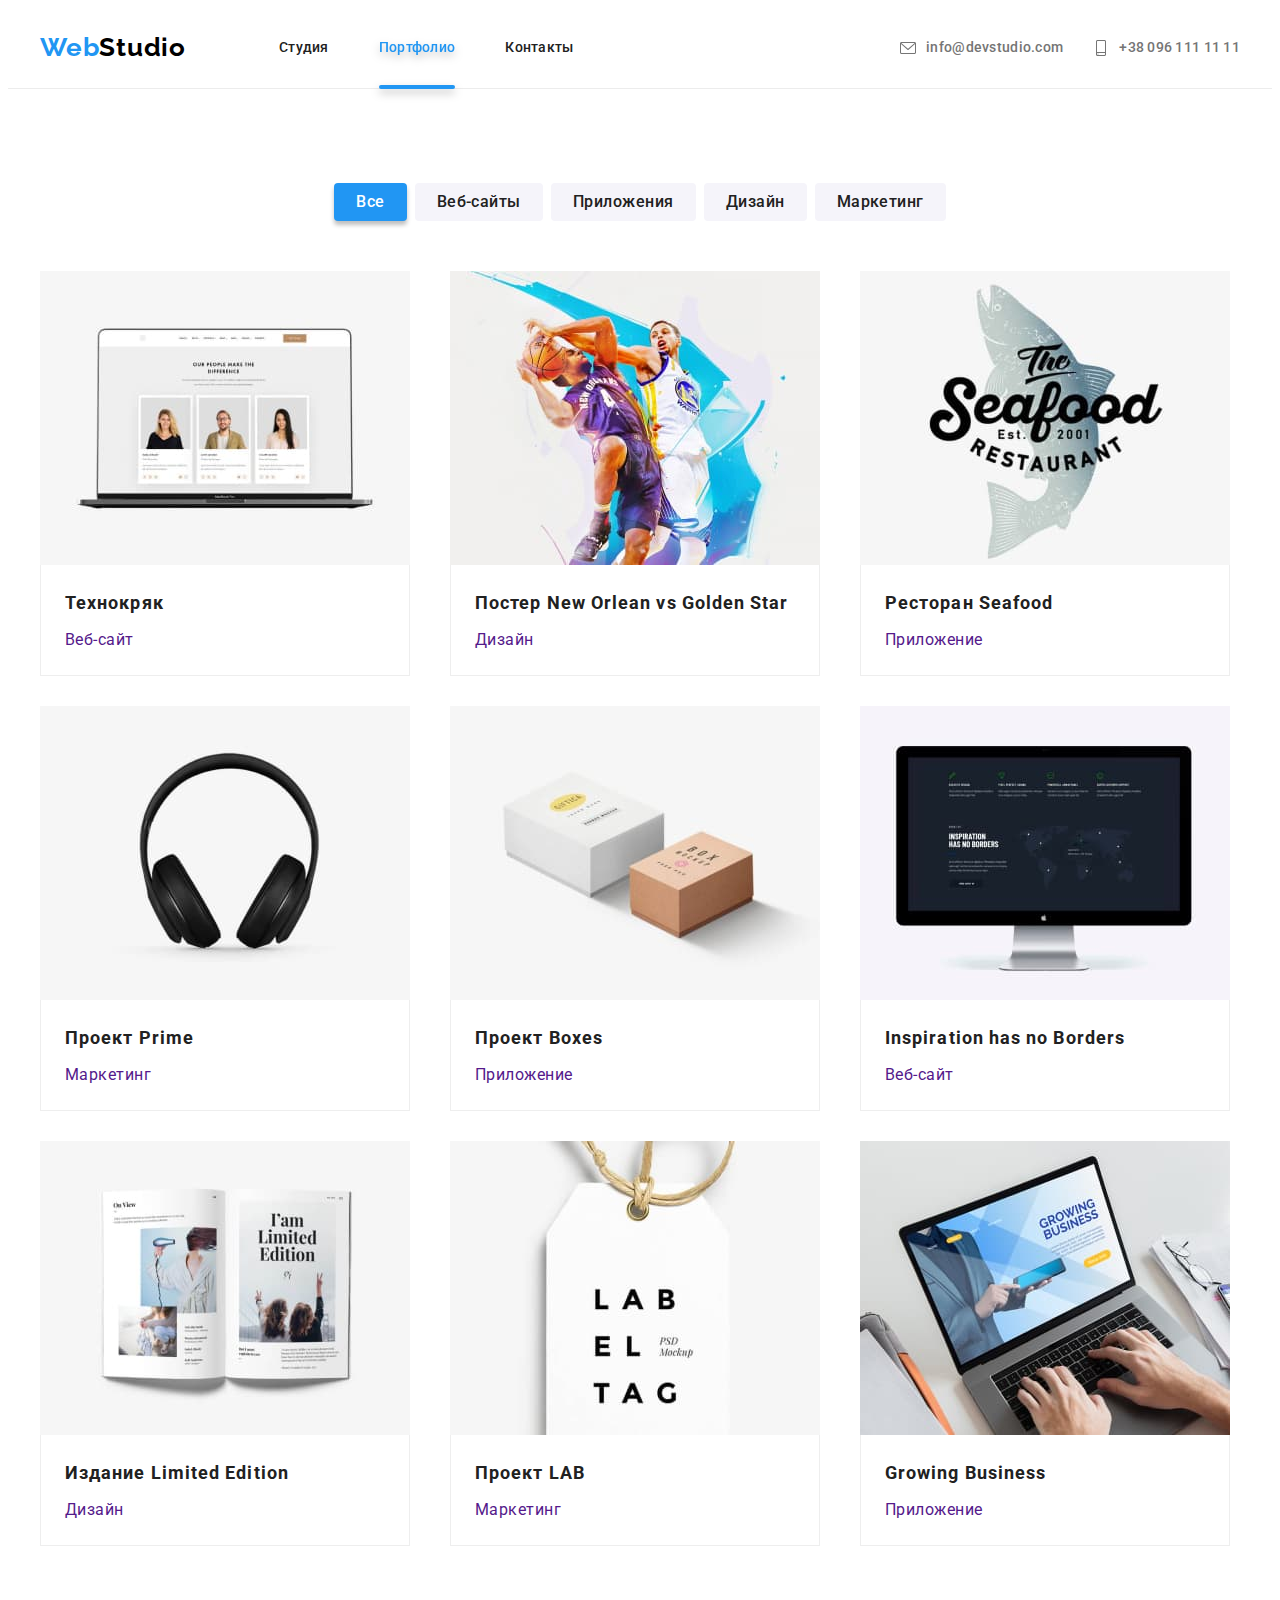
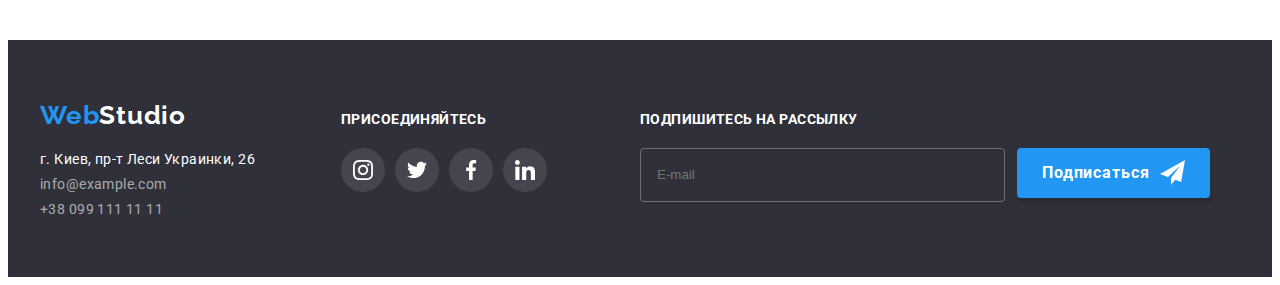
==== portfolio.html @ d012c8f7 "hw8 ver2" ====
<!DOCTYPE html>
<html lang="ru">
  <head>
    <meta charset="UTF-8" />
    <meta name="viewport" content="width=device-width,initial-scale=1.0" />
    <title>Portfolio</title>
    <link rel="preconnect" href="https://fonts.googleapis.com" />
    <link rel="preconnect" href="https://fonts.gstatic.com" crossorigin />
    <link
      href="https://fonts.googleapis.com/css2?family=Raleway:wght@700&family=Roboto:wght@400;500;700;900&display=swap"
      rel="stylesheet"
    />

    <link
      rel="stylesheet"
      href="https://cdnjs.cloudflare.com/ajax/libs/modern-normalize/1.1.0/modern-normalize.min.css"
      integrity="sha512-wpPYUAdjBVSE4KJnH1VR1HeZfpl1ub8YT/NKx4PuQ5NmX2tKuGu6U/JRp5y+Y8XG2tV+wKQpNHVUX03MfMFn9Q=="
      crossorigin="anonymous"
      referrerpolicy="no-referrer"
    />
    <link rel="stylesheet" href="./css/main.min.css" />
  </head>
  <body>
    <!--Шапка-->
    <header class="header">
      <div class="container header__container">
        <nav class="header__nav">
          <a class="logo-name logo-name__header" href="./index.html">
            <span class="logo-web">Web</span>Studio</a
          >
          <ul class="header__nav list">
            <li class="header-menu__item">
              <a href="./index.html" class="link connect-item__all">Студия </a>
            </li>
            <li class="header-menu__item">
              <a href="./portfolio.html" class="link connect-item__all current"
                >Портфолио</a
              >
            </li>
            <li class="header-menu__item">
              <a href="" class="link connect-item__all">Контакты</a>
            </li>
          </ul>
        </nav>
        <ul class="header-contact__link list">
          <li class="connect-item">
            <a href="mailto:info@devstudio.com" class="link connect-item__all"
              ><svg width="16px" height="16px" class="icon-picture">
                <use href="./images/icons.svg#icon-cont_envelope"></use>
              </svg>
              info@devstudio.com</a
            >
          </li>
          <li class="connect-item">
            <a href="tel:+380961111111" class="link connect-item__all">
              <svg width="16px" height="16px" class="icon-picture">
                <use href="./images/icons.svg#icon-cont_smartphone"></use>
              </svg>
              +38 096 111 11 11</a
            >
          </li>
        </ul>
      </div>
    </header>
    <main>
      <!-- Секция портфолио -->
      <section class="section-portfolio">
        <div class="container">
          <h1 class="visually-hidden">Портфолио</h1>
          <ul class="list menu-partfolio">
            <li class="item-filtr">
              <button type="button" class="button button-filtr active">
                Все
              </button>
            </li>
            <li class="item-filtr">
              <button type="button" class="button button-filtr">
                Веб-сайты
              </button>
            </li>
            <li class="item-filtr">
              <button type="button" class="button button-filtr">
                Приложения
              </button>
            </li>
            <li class="item-filtr">
              <button type="button" class="button button-filtr">Дизайн</button>
            </li>
            <li class="item-filtr">
              <button type="button" class="button button-filtr">
                Маркетинг
              </button>
            </li>
          </ul>
          <ul class="portfolio-list list">
            <li class="item-portfolio">
              <a href="" class="portfolio-project-item link">
                <div class="image-portfolio">
                  <div class="overlay-box">
                    <p class="overlay-box-text">
                      Технокряк это современная площадка распространения
                      коронавируса. Компании используют эту платформу для
                      цифрового шпионажа и атак на защищённые сервера
                      конкурентов.
                    </p>
                  </div>
                  <img
                    class="image-item"
                    src="./images/port-01.jpg"
                    alt="Ноутбук"
                    width="370"
                  />
                </div>
                <div class="portfolio-item-descrip">
                  <h2 class="title">Технокряк</h2>
                  <p class="portfolio-list-text">Веб-сайт</p>
                </div>
              </a>
            </li>
            <li class="item-portfolio">
              <a href="" class="portfolio-project-item link">
                <div class="image-portfolio">
                  <div class="overlay-box">
                    <p class="overlay-box-text">
                      Технокряк это современная площадка распространения
                      коронавируса. Компании используют эту платформу для
                      цифрового шпионажа и атак на защищённые сервера
                      конкурентов.
                    </p>
                  </div>
                  <img
                    class="image-item"
                    src="./images/port-02.jpg"
                    alt="Баскетболисты"
                    width="370"
                  />
                </div>
                <div class="portfolio-item-descrip">
                  <h2 class="title">Постер New Orlean vs Golden Star</h2>
                  <p class="portfolio-list-text">Дизайн</p>
                </div></a
              >
            </li>

            <li class="item-portfolio">
              <a href="" class="portfolio-project-item link"
                ><div class="image-portfolio">
                  <div class="overlay-box">
                    <p class="overlay-box-text">
                      Технокряк это современная площадка распространения
                      коронавируса. Компании используют эту платформу для
                      цифрового шпионажа и атак на защищённые сервера
                      конкурентов.
                    </p>
                  </div>
                  <img
                    class="image-item"
                    src="./images/port-03.jpg"
                    alt="Лого ресторана"
                    width="370"
                  />
                </div>
                <div class="portfolio-item-descrip">
                  <h2 class="title">Ресторан Seafood</h2>
                  <p class="portfolio-list-text">Приложение</p>
                </div></a
              >
            </li>
            <li class="item-portfolio">
              <a href="" class="portfolio-project-item link"
                ><div class="image-portfolio">
                  <div class="overlay-box">
                    <p class="overlay-box-text">
                      Технокряк это современная площадка распространения
                      коронавируса. Компании используют эту платформу для
                      цифрового шпионажа и атак на защищённые сервера
                      конкурентов.
                    </p>
                  </div>
                  <img
                    class="image-item"
                    src="./images/port-04.jpg"
                    alt="Наушники"
                    width="370"
                  />
                </div>
                <div class="portfolio-item-descrip">
                  <h2 class="title">Проект Prime</h2>
                  <p class="portfolio-list-text">Маркетинг</p>
                </div></a
              >
            </li>
            <li class="item-portfolio">
              <a href="" class="portfolio-project-item link">
                <div class="image-portfolio">
                  <div class="overlay-box">
                    <p class="overlay-box-text">
                      Технокряк это современная площадка распространения
                      коронавируса. Компании используют эту платформу для
                      цифрового шпионажа и атак на защищённые сервера
                      конкурентов.
                    </p>
                  </div>
                  <img
                    class="image-item"
                    src="./images/port-05.jpg"
                    alt="Коробки"
                    width="370"
                  />
                </div>
                <div class="portfolio-item-descrip">
                  <h2 class="title">Проект Boxes</h2>
                  <p class="portfolio-list-text">Приложение</p>
                </div></a
              >
            </li>
            <li class="item-portfolio">
              <a href="" class="portfolio-project-item link">
                <div class="image-portfolio">
                  <div class="overlay-box">
                    <p class="overlay-box-text">
                      Технокряк это современная площадка распространения
                      коронавируса. Компании используют эту платформу для
                      цифрового шпионажа и атак на защищённые сервера
                      конкурентов.
                    </p>
                  </div>
                  <img
                    class="image-item"
                    src="./images/port-06.jpg"
                    alt="Монитор"
                    width="370"
                  />
                </div>
                <div class="portfolio-item-descrip">
                  <h2 class="title">Inspiration has no Borders</h2>
                  <p class="portfolio-list-text">Веб-сайт</p>
                </div></a
              >
            </li>
            <li class="item-portfolio">
              <a href="" class="portfolio-project-item link">
                <div class="image-portfolio">
                  <div class="overlay-box">
                    <p class="overlay-box-text">
                      Технокряк это современная площадка распространения
                      коронавируса. Компании используют эту платформу для
                      цифрового шпионажа и атак на защищённые сервера
                      конкурентов.
                    </p>
                  </div>
                  <img
                    class="image-item"
                    src="./images/port-07.jpg"
                    alt="Развернутая книга"
                    width="370"
                  />
                </div>
                <div class="portfolio-item-descrip">
                  <h2 class="title">Издание Limited Edition</h2>
                  <p class="portfolio-list-text">Дизайн</p>
                </div></a
              >
            </li>
            <li class="item-portfolio">
              <a href="" class="portfolio-project-item link">
                <div class="image-portfolio">
                  <div class="overlay-box">
                    <p class="overlay-box-text">
                      Технокряк это современная площадка распространения
                      коронавируса. Компании используют эту платформу для
                      цифрового шпионажа и атак на защищённые сервера
                      конкурентов.
                    </p>
                  </div>
                  <img
                    class="image-item"
                    src="./images/port-08.jpg"
                    alt="Бирка"
                    width="370"
                  />
                </div>
                <div class="portfolio-item-descrip">
                  <h2 class="title">Проект LAB</h2>
                  <p class="portfolio-list-text">Маркетинг</p>
                </div></a
              >
            </li>
            <li class="item-portfolio">
              <a href="" class="portfolio-project-item link">
                <div class="image-portfolio">
                  <div class="overlay-box">
                    <p class="overlay-box-text">
                      Технокряк это современная площадка распространения
                      коронавируса. Компании используют эту платформу для
                      цифрового шпионажа и атак на защищённые сервера
                      конкурентов.
                    </p>
                  </div>
                  <img
                    class="image-item"
                    src="./images/port-09.jpg"
                    alt="Открытый ноутбук"
                    width="370"
                  />
                </div>
                <div class="portfolio-item-descrip">
                  <h2 class="title">Growing Business</h2>
                  <p class="portfolio-list-text">Приложение</p>
                </div></a
              >
            </li>
          </ul>
        </div>
      </section>
    </main>
    <!--Футер-->
    <footer class="footer">
      <div class="container container-bottom">
        <div class="bottom-left">
          <a class="logo-name logo-name__footer link" href="./index.html">
            <span class="logo-web">Web</span>Studio</a
          >
          <address class="footer-adress">
            <ul class="footer-list">
              <li class="item-contacts">г. Киев, пр-т Леси Украинки, 26</li>
              <li class="item-contacts">
                <a href="mailto:info@example.com" class="footer-link"
                  >info@example.com</a
                >
              </li>
              <li class="item-contacts">
                <a href="tel:+380991111111" class="footer-link"
                  >+38 099 111 11 11</a
                >
              </li>
            </ul>
          </address>
        </div>
        <div class="links">
          <p class="bottom-title">Присоединяйтесь</p>
          <ul class="bottom-icon-list">
            <li class="bottom-icon-list-item list">
              <a class="icon-link link" href="">
                <svg class="item-bottom icon" width="20px" height="20px">
                  <use href="./images/icons.svg#icon-s_instagram"></use>
                </svg>
              </a>
            </li>
            <li class="bottom-icon-list-item list">
              <a class="icon-link link" href="">
                <svg class="item-bottom icon" width="20px" height="20px">
                  <use href="./images/icons.svg#icon-s_twitter"></use>
                </svg>
              </a>
            </li>
            <li class="bottom-icon-list-item list">
              <a class="icon-link link" href="">
                <svg class="item-bottom icon" width="20px" height="20px">
                  <use href="./images/icons.svg#icon-s_facebook"></use>
                </svg>
              </a>
            </li>
            <li class="bottom-icon-list-item list">
              <a class="icon-link link" href="">
                <svg class="item-bottom icon" width="20px" height="20px">
                  <use href="./images/icons.svg#icon-s_linkedin"></use>
                </svg>
              </a>
            </li>
          </ul>
        </div>
        <div class="form-footer">
          <p class="bottom-title">Подпишитесь на рассылку</p>
          <form class="form-subscribe" action="#">
            <input
              type="email"
              class="input-subscribe"
              name="mail"
              placeholder="E-mail"
              required
            />
            <button type="submit" class="btn-subscribe">
              <span class="btn-name">Подписаться</span>
              <svg class="btn-subscribe-icon" width="25px" height="25px">
                <use
                  class="btn-svg-icon"
                  href="./images/icons.svg#icon-send"
                ></use>
              </svg>
            </button>
          </form>
        </div>
      </div>
    </footer>
  </body>
</html>
---- css/main.min.css ----
:root{--primary-text-color: #757575;--title-text-color: #212121;--accent-color: #2196f3;--primary-white-color: #ffffff;--primary-black-color: #000000;--footer-bcg-color: #2f303a;--footer-adr-color: rgba(255, 255, 255, 0.6);--secondary-bcg-color: #f5f4fa;--time-func: cubic-bezier(0.4, 0, 0.2, 1);--maine-font: 'Roboto', sans-serif;--secondary-font: 'Raleway', sans-serif}.visually-hidden{position:absolute;white-space:nowrap;width:1px;height:1px;overflow:hidden;border:0;padding:0;clip:rect(0 0 0 0);clip-path:inset(50%);margin:-1px}body{background-color:var(--primary-white-color);color:var(--primary-text-color);font-family:var(--maine-font)}p,h1,h2,h3,h4,h5,h6{margin:0}ul{margin:0;padding:0}.container{width:1200px;padding-left:15px;padding-right:15px;margin:0 auto}.list{list-style:none}.link{text-decoration:none}.section-title{color:var(--title-text-color);font-weight:700;font-size:36px;line-height:1.17;text-align:center;letter-spacing:0.03em;margin-bottom:50px}.social-list{display:flex;justify-content:center}.social-item{width:44px;height:44px;margin-right:10px}.social-item:last-child{margin-right:0}.social-link{width:100%;height:100%;border-radius:50%;display:flex;align-items:center;justify-content:center;transition:color 250ms var(--time-func),background-color 250ms var(--time-func)}.social-link:hover,.social-link:focus{background:var(--accent-color)}.social-icon{fill:#afb1b8}.social-link:hover .social-icon,.social-link:focus .social-icon{fill:var(--primary-white-color)}footer{background-color:var(--footer-bcg-color)}.footer{padding-top:60px;padding-bottom:60px}.container-bottom{display:flex;align-items:baseline}.item-contacts:not(:last-child){margin-bottom:9px}.item-contacts{transition:color 250ms var(--time-func)}.bottom-left{width:231px;margin-right:70px}.footer-list{list-style:none;color:var(--primary-white-color)}.footer-list .footer-link{color:var(--footer-adr-color);text-decoration:none;transition:color 250ms var(--time-func)}.footer-list :hover,.footer-list :focus{color:var(--accent-color)}.footer-adress{font-style:inherit;font-size:14px;letter-spacing:0.03em}.bottom-title{margin-top:0;margin-bottom:20px;font-weight:700;font-size:14px;line-height:1.14;letter-spacing:0.03em;text-transform:uppercase;color:var(--primary-white-color)}.bottom-icon-list{display:flex}.item-bottom{fill:var(--primary-white-color)}.bottom-icon-list-item{width:44px;height:44px}.bottom-icon-list-item .link:hover,.bottom-icon-list-item .link:focus{background-color:var(--accent-color)}.bottom-icon-list-item .link{fill:currentColor}.bottom-icon-list-item:not(:last-child){margin-right:10px}.icon-link{width:100%;height:100%;background-color:rgba(255,255,255,0.1);border-radius:50%;display:flex;align-items:center;justify-content:center;transition:color 250ms var(--time-func),background-color 250ms var(--time-func)}.form-footer{width:570px;height:86px;margin-left:93px}.form-subscribe{display:flex}.input-subscribe{padding-left:16px;position:relative;width:358px;height:50px;background-color:transparent;border:1px solid rgba(255,255,255,0.3);border-radius:4px;color:rgba(255,255,255,0.6)}.btn-subscribe{display:flex;align-items:center;justify-content:center;width:200px;height:50px;border:none;border-radius:4px;background-color:var(--accent-color);cursor:pointer;color:var(--primary-white-color);margin-left:12px;box-shadow:0px 4px 4px 0px #00000026}.btn-name{font-family:var(--maine-font);font-style:normal;font-weight:700;font-size:16px;line-height:1.87;letter-spacing:0.06em;margin-right:10px}.btn-svg-icon{fill:var(--primary-white-color)}.modal{position:absolute;padding:40px;top:50%;left:50%;transform:translate(-50%, -50%);transition:transform 250ms var(--time-func);width:528px;height:581px;background:var(--primary-white-color);box-shadow:0px 1px 3px rgba(0,0,0,0.12),0px 1px 1px rgba(0,0,0,0.14),0px 2px 1px rgba(0,0,0,0.2);border-radius:4px}.text-modal-form{font-family:var(--maine-font);font-style:normal;font-weight:700;font-size:20px;line-height:1.15;text-align:center;letter-spacing:0.03em;color:var(--title-text-color)}.form-modal{margin-top:12px;display:flex;flex-direction:column}.label-modal{margin-bottom:4px;font-family:var(--maine-font);font-style:normal;font-weight:normal;font-size:12px;line-height:1.166;letter-spacing:0.01em;color:var(--primary-text-color)}.input-modal{display:inline-grid;position:relative;margin-bottom:10px}.input-form{height:40px;padding-left:42px}.svg-modal{position:absolute;margin-left:12px;top:50%;transform:translateY(-50%);height:18px;width:18px;transition:fill 250ms var(--time-func)}.textarea-form{padding:12px 16px;height:120px;width:100%;font-family:var(--maine-font);margin-bottom:20px;font-style:normal;font-weight:normal;font-size:12px;line-height:1.166;letter-spacing:0.01em}.link-conditions{color:var(--accent-color)}.policy{margin-bottom:30px;text-align:center}.label-policy{font-family:var(--maine-font);font-style:normal;font-weight:normal;font-size:14px;line-height:1.71;letter-spacing:0.03em;color:var(--primary-text-color)}.label-policy::before{display:inline-block;content:'';vertical-align:middle;margin-right:8px;border:1px solid var(--primary-text-color);border-radius:4px;height:16px;width:15px;transition:background-color 250ms linear var(--time-func) transrorm 250ms linear var(--time-func)}.input-policy:focus+.label-policy::before{border:2px solid var(--accent-color)}.input-policy:checked+.label-policy::before{border:1px solid var(--accent-color);background-color:var(--accent-color);background-image:url(../images/icon_check.svg);background-size:cover;background-position:center;background-repeat:no-repeat}.input-form:placeholder-shown{border:1px solid rgba(33,33,33,0.2);border-radius:4px;transition:border-color 250ms var(--time-func)}.input-form:placeholder-shown:focus,.textarea-form:placeholder-shown:focus{outline:none;border:1px solid var(--accent-color);border-radius:4px}.textarea-form:placeholder-shown{border:1px solid rgba(33,33,33,0.2);border-radius:4px;resize:none;transition:border-color 250ms var(--time-func)}.input-form:focus+.svg-modal{fill:var(--accent-color)}.btn-form-link{color:var(--primary-white-color);border:none;padding:0;width:200px;height:50px;background:#188ce8;box-shadow:0px 4px 4px rgba(0,0,0,0.15);border-radius:4px;font-family:var(--maine-font);font-style:normal;font-weight:700;font-size:16px;line-height:1.88;letter-spacing:0.06em;cursor:pointer;display:block;margin:0 auto;transition:color 250ms var(--time-func),background-color 250ms var(--time-func),box-shadow 250ms var(--time-func)}.btn-close{position:absolute;top:8px;right:8px;display:flex;justify-content:center;align-items:center;padding:0;width:30px;height:30px;border-radius:50%;cursor:pointer;color:var(--title-text-color);background:var(--primary-white-color);border:1px solid rgba(0,0,0,0.1)}.btn-close:hover,.btn-close:focus>.close-icon{fill:var(--accent-color);transition:color 250ms linear var(--time-func) transrorm 250ms linear var(--time-func)}.backdrop{position:fixed;width:100vw;height:100vh;left:0;top:0;background-color:rgba(0,0,0,0.2);opacity:1;transition:opacity 250ms var(--time-func);z-index:2}.backdrop.is-hidden{opacity:0;pointer-events:none}.backdrop.is-hidden .modal{transform:translate(-50%, -50%) scale(1.1)}.header{border-bottom:1px solid #ececec}.header__nav{display:flex;align-items:center}.header__container{display:flex;align-items:center}.header-menu__item:not(:last-child){margin-right:50px}.header__nav{display:flex}.header__nav .link{color:var(--title-text-color);font-weight:500;font-size:14px;line-height:1.14;letter-spacing:0.02em;transition:color 250ms var(--time-func)}.header__nav .link:hover,.header__nav .link:focus{color:var(--accent-color)}.header__nav .link.current{color:var(--accent-color);transition:filter 250ms var(--time-func);filter:drop-shadow(0px 4px 4px rgba(0,0,0,0.25))}.current.link::after{position:absolute;content:'';width:100%;height:4px;bottom:-1px;left:0;background:var(--accent-color);border-radius:2px}.header-contact__link{list-style:none;display:flex;margin-left:auto}.header-contact__link .link{color:var(--title-text-color);font-weight:500;font-size:14px;line-height:1.14;letter-spacing:0.02em;color:var(--primary-text-color);transition:color 250ms var(--time-func)}.header-contact__link .link:hover,.header-contact__link .link:focus{color:var(--accent-color)}.connect-item:not(:last-child){margin-right:30px}.connect-item__all{display:block;align-items:center;padding-top:32px;padding-bottom:32px;display:flex;fill:currentColor}.icon-picture{margin-right:10px}.logo-name__header{text-decoration:none;color:var(--primary-black-color);margin-right:93px;padding-top:24px;padding-bottom:25px}.logo-name__footer{color:var(--primary-white-color);display:inline-block;margin-bottom:20px}.logo-name{font-family:var(--secondary-font);font-weight:700;font-size:26px;line-height:1.19;letter-spacing:0.03em;transition:color 250ms var(--time-func)}.logo-name:hover{color:var(--accent-color)}.logo-web{color:var(--accent-color)}.button-hero{display:block;margin:0 auto;padding:10px 32px}.button{cursor:pointer;border:none;border-radius:4px;color:var(--title-text-color);background-color:var(--secondary-bcg-color);font-family:inherit;font-weight:700;font-size:16px;line-height:1.87;letter-spacing:0.06em}.button:hover,.button:focus{background-color:var(--primary-white-color);color:var(--accent-color)}button.primary{background-color:var(--accent-color);color:var(--primary-white-color);transition:color 250ms var(--time-func),background-color 250ms var(--time-func)}button.secondery{background-color:var(--primary-white-color);color:var(--accent-color);transition:color 250ms var(--time-func),background-color 250ms var(--time-func)}.button-filtr{font-weight:500;font-size:16px;line-height:1.62;text-align:center;letter-spacing:0.03em;transition:color 250ms var(--time-func),background-color 250ms var(--time-func),box-shadow 250ms var(--time-func)}.button-filtr:hover,.button-filtr:focus{background-color:var(--accent-color);color:var(--primary-white-color);box-shadow:0px 4px 4px 0px #00000040}.button-filtr.active{background-color:var(--accent-color);color:var(--primary-white-color);box-shadow:0px 4px 4px 0px #00000040}.hero{background:var(--footer-bcg-color);padding-top:200px;padding-bottom:200px;max-width:1600px;height:600px;margin-left:auto;margin-right:auto;background-image:linear-gradient(rgba(47,48,58,0.4), rgba(47,48,58,0.4)),url(../images/hero.jpg);background-position:center;background-repeat:no-repeat;background-size:cover}.hero-title{color:var(--primary-white-color);font-weight:900;font-size:44px;line-height:1.36;text-align:center;letter-spacing:0.06em;text-transform:uppercase;width:696px;margin:0 auto;margin-bottom:30px}.list-team{display:flex;flex-wrap:wrap;margin-left:-30px;margin-bottom:-30px}.team-icon{background-color:var(--primary-white-color);width:calc(100% / 4 - 30px);margin-left:30px;margin-bottom:30px;box-shadow:0px 4px 4px 0px #00000040}.section-team{background-color:var(--secondary-bcg-color);padding-top:94px;padding-bottom:94px}.section-team .team-title{color:var(--title-text-color);font-weight:500;font-size:16px;line-height:1.19;text-align:center;letter-spacing:0.03em;margin-bottom:10px}.team-list-text{font-size:16px;line-height:1.19;text-align:center;letter-spacing:0.03em;margin-bottom:16px}.team-item-descrip{padding-top:30px;padding-bottom:30px}.section-clients{background-color:var(--primary-white-color);padding-top:94px;padding-bottom:94px}.clients-icon{fill:currentColor;transition:fill 250ms var(--time-func)}.list-clients{display:flex}.clients-icon-background{margin-right:30px}.clients-icon-background:last-child{margin-right:0pc}.item-box{color:#afb1b8;display:flex;height:92px;width:170px;border:1px solid #afb1b8;border-radius:4px;align-items:center;justify-content:center;transition:border-color 250ms var(--time-func)}.item-box:hover,.item-box:focus{border-color:var(--accent-color)}.item-box:focus .clients-icon,.item-box:hover .clients-icon{fill:var(--accent-color)}.thumb{position:relative}.text-doing{position:absolute;display:flex;justify-content:center;height:70px;width:100%;bottom:0;left:0;margin:auto;align-items:center;font-style:normal;font-weight:700;font-size:14px;line-height:1.14;text-align:center;letter-spacing:0.03em;text-transform:uppercase;background:rgba(47,48,58,0.8);color:var(--primary-white-color)}.section-doing{padding-bottom:94px}.list-doing{display:flex;flex-wrap:wrap;margin-left:-30px;margin-bottom:-30px}.list-doing-item{width:calc(100% / 3 - 30px);margin-left:30px;margin-bottom:30px}.section-features .features-title{color:var(--title-text-color);font-weight:700;font-size:14px;line-height:1.14;letter-spacing:0.03em;text-transform:uppercase;margin-bottom:10px}.features-text{font-size:14px;line-height:1.71;letter-spacing:0.03em}.section-features{padding-top:94px;padding-bottom:94px}.list-features{display:flex}.features-item{width:270px}.features-item:not(:last-child){margin-right:30px}.features-icon-background{display:flex;align-items:center;justify-content:center;height:120px;width:270px;margin-bottom:30px;background-color:var(--secondary-bcg-color);border-radius:4px}.portfolio-list .title{color:var(--title-text-color);font-weight:700;font-size:18px;line-height:2;letter-spacing:0.06em;margin-bottom:4px}.portfolio-list-text{font-size:16px;line-height:1.87;letter-spacing:0.03em}.menu-partfolio{display:flex;justify-content:center;margin-bottom:50px}.item-filtr:not(:last-child){margin-right:8px}.section-portfolio{padding-top:94px;padding-bottom:94px}.portfolio-item-descrip{padding-top:20px;padding-bottom:20px;padding-left:24px;padding-right:24px;border-bottom:1px solid #eeeeee;border-left:1px solid #eeeeee;border-right:1px solid #eeeeee}.portfolio-list{display:flex;flex-wrap:wrap;margin-left:-30px;margin-bottom:-30px}.item-portfolio{width:calc(100% / 3 - 30px);margin-left:30px;margin-bottom:30px}.item-portfolio:hover .overlay-box{transform:translateY(0%)}.portfolio-project-item:focus .overlay-box{transform:translateY(0%)}.portfolio-project-item{display:inline-block;transition:box-shadow 1000ms var(--time-func)}.portfolio-project-item:focus,.portfolio-project-item:hover{box-shadow:0px 4px 4px 0px #00000040}.image-portfolio{position:relative;overflow:hidden}.overlay-box{position:absolute;top:0;left:0;width:100%;height:100%;background:rgba(33,150,243,0.9);transform:translateY(101%);transition:transform 250ms var(--time-func)}.overlay-box-text{padding:63px 24px 63px 24px;margin:0;color:var(--primary-white-color);font-weight:400;font-size:18px;line-height:1.56}.image-item{display:block;max-width:100%;height:auto}.button-filtr{padding:6px 22px}
/*# sourceMappingURL=main.min.css.map */
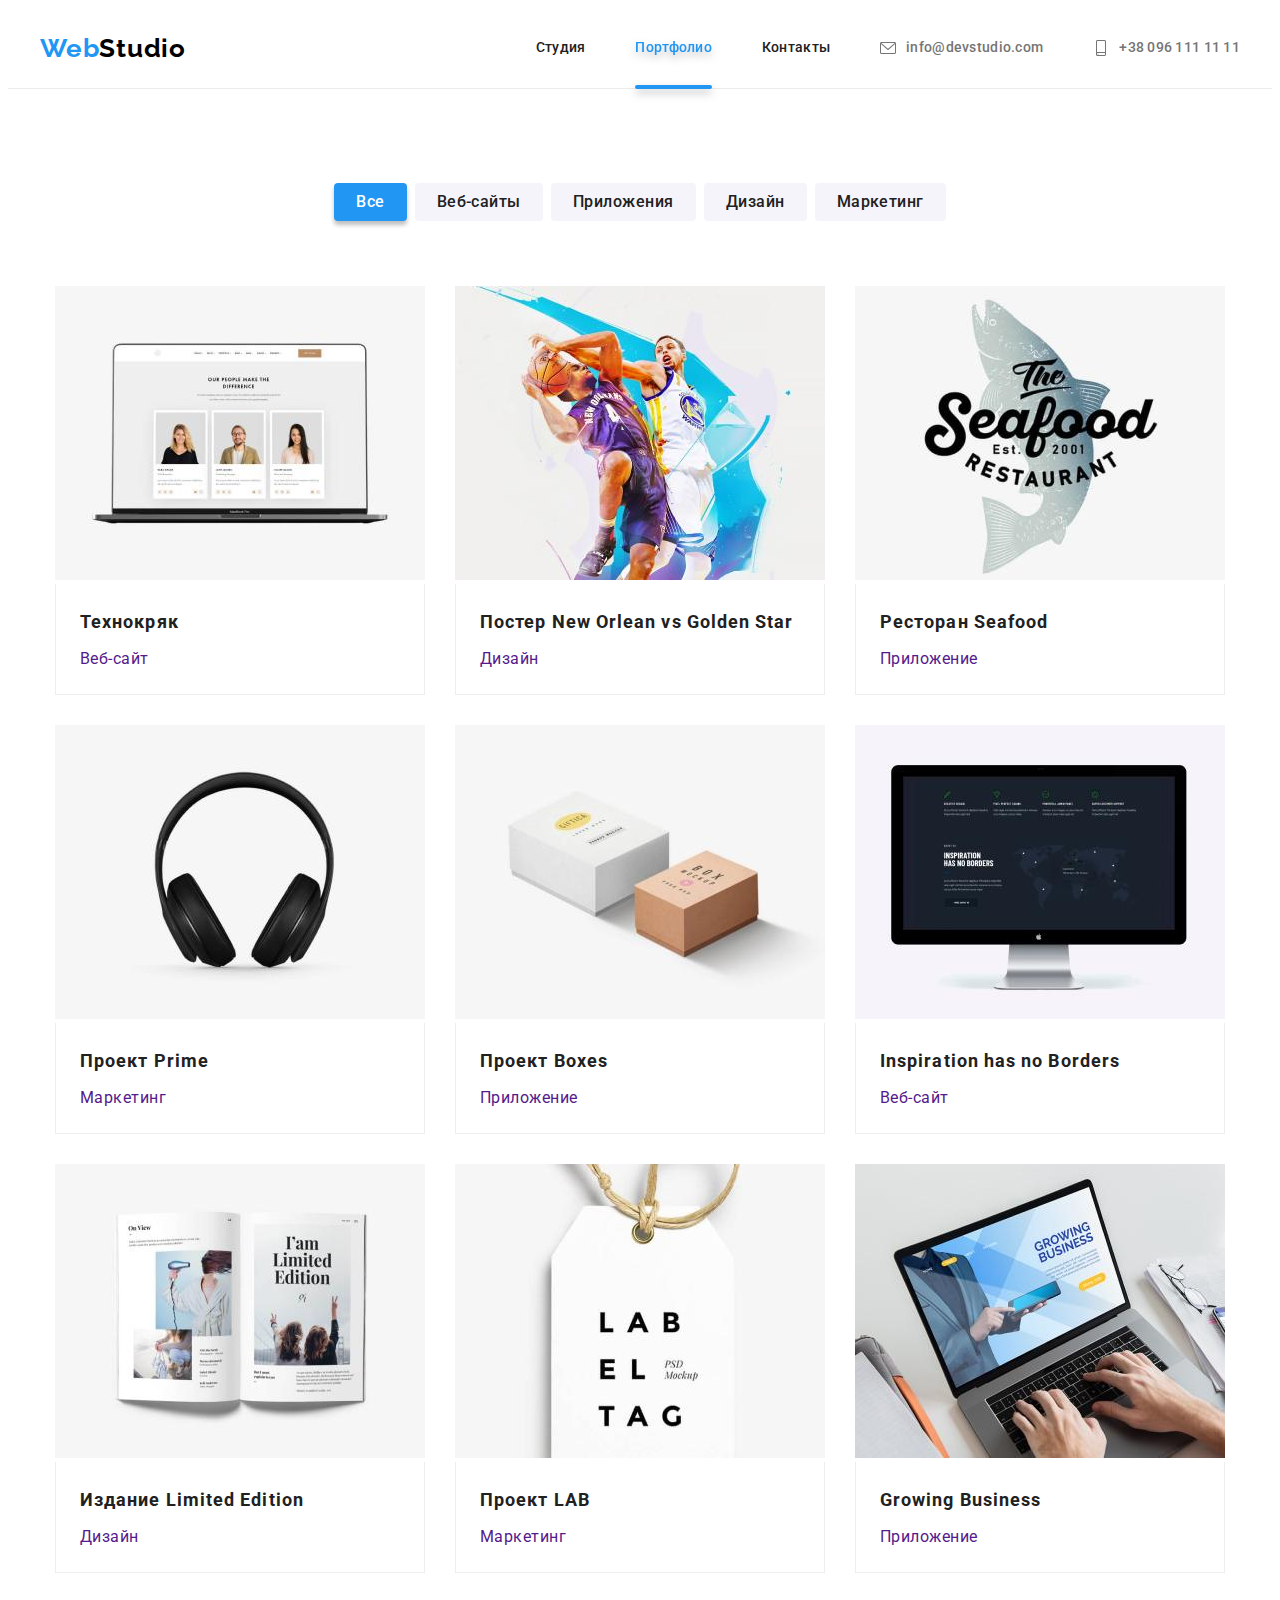
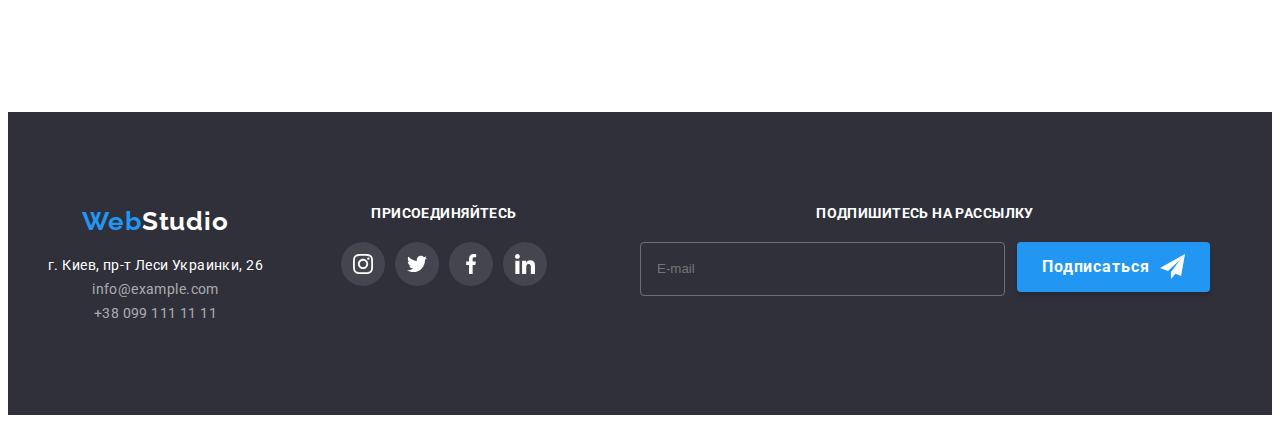
==== commit 7e169523: "hw8 ver 1" ====
--- a/portfolio.html
+++ b/portfolio.html
@@ -24,42 +24,89 @@
     <!--Шапка-->
     <header class="header">
       <div class="container header__container">
-        <nav class="header__nav">
-          <a class="logo-name logo-name__header" href="./index.html">
+        <div class="logo-mobmenu-block">
+          <a class="logo-name__header logo-name" href="./index.html">
             <span class="logo-web">Web</span>Studio</a
           >
-          <ul class="header__nav list">
-            <li class="header-menu__item">
-              <a href="./index.html" class="link connect-item__all">Студия </a>
-            </li>
-            <li class="header-menu__item">
-              <a href="./portfolio.html" class="link connect-item__all current"
-                >Портфолио</a
-              >
-            </li>
-            <li class="header-menu__item">
-              <a href="" class="link connect-item__all">Контакты</a>
+          <button
+            type="button"
+            class="menu"
+            aria-expanded="false"
+            aria-controls="menu-container"
+            data-menu-button
+          >
+            <svg
+              height="40"
+              width="40"
+              aria-label="Переключатель мобильного меню"
+            >
+              <use
+                class="icon-menu"
+                href="./images/icons.svg#icon-menu_40px-1"
+              ></use>
+              <use
+                class="icon-close"
+                href="./images/icons.svg#icon-close_40px"
+              ></use>
+            </svg>
+          </button>
+        </div>
+        <div class="navigation-menu" data-menu>
+          <nav class="header-nav__cont">
+            <ul class="header__nav list">
+              <li class="header-menu__item">
+                <a href="./index.html" class="link connect-item__all nav-link"
+                  >Студия
+                </a>
+              </li>
+              <li class="header-menu__item">
+                <a
+                  href="./portfolio.html"
+                  class="link connect-item__all nav-link current"
+                  >Портфолио</a
+                >
+              </li>
+              <li class="header-menu__item">
+                <a href="" class="link connect-item__all nav-link">Контакты</a>
+              </li>
+            </ul>
+          </nav>
+          <ul class="header-contact__link list">
+            <li class="connect-item">
+              <a href="mailto:info@devstudio.com" class="link connect-item__all"
+                ><svg width="16px" height="16px" class="icon-picture">
+                  <use href="./images/icons.svg#icon-cont_envelope"></use>
+                </svg>
+                info@devstudio.com</a
+              >
+            </li>
+            <li class="connect-item">
+              <a
+                href="tel:+380961111111"
+                class="connect-item-phone link connect-item__all"
+              >
+                <svg width="16px" height="16px" class="icon-picture">
+                  <use href="./images/icons.svg#icon-cont_smartphone"></use>
+                </svg>
+                +38 096 111 11 11</a
+              >
             </li>
           </ul>
-        </nav>
-        <ul class="header-contact__link list">
-          <li class="connect-item">
-            <a href="mailto:info@devstudio.com" class="link connect-item__all"
-              ><svg width="16px" height="16px" class="icon-picture">
-                <use href="./images/icons.svg#icon-cont_envelope"></use>
-              </svg>
-              info@devstudio.com</a
-            >
-          </li>
-          <li class="connect-item">
-            <a href="tel:+380961111111" class="link connect-item__all">
-              <svg width="16px" height="16px" class="icon-picture">
-                <use href="./images/icons.svg#icon-cont_smartphone"></use>
-              </svg>
-              +38 096 111 11 11</a
-            >
-          </li>
-        </ul>
+          <ul class="social-mobile-list list">
+            <li class="social-mobile-item">
+              <a class="social-mobile-link link" href="">Instagram</a>
+            </li>
+            <li class="social-mobile-item">
+              <a class="social-mobile-link link" href="">Twiter</a>
+            </li>
+            <li class="social-mobile-item">
+              <a class="social-mobile-link link" href="">Facebook</a>
+            </li>
+            <li class="social-mobile-item">
+              <a class="social-mobile-link link" href="">LinkedIn</a>
+            </li>
+          </ul>
+        </div>
       </div>
     </header>
     <main>
@@ -104,12 +151,45 @@
                       конкурентов.
                     </p>
                   </div>
-                  <img
+                  <picture>
+                    <source
+                      srcset="
+                        ./images/sample1/portfolio_sample1_d.jpg    1x,
+                        ./images/sample1/portfolio_sample1_d@2x.jpg 2x,
+                        ./images/sample1/portfolio_sample1_d.webp   1x
+                      "
+                      media="(min-width:1200px)"
+                      type="image/webp"
+                    />
+                    <source
+                      srcset="
+                        ./images/sample1/portfolio_sample1_t.jpg    1x,
+                        ./images/sample1/portfolio_sample1_t@2x.jpg 2x,
+                        ./images/sample1/portfolio_sample1_t.webp   1x
+                      "
+                      media="(min-width:768px)"
+                      type="image/webp"
+                    />
+                    <source
+                      srcset="
+                        ./images/sample1/portfolio_sample1_m.jpg    1x,
+                        ./images/sample1/portfolio_sample1_m@2x.jpg 2x,
+                        ./images/sample1/portfolio_sample1_m.webp   1x
+                      "
+                      media="(min-width:480px)"
+                      type="image/webp"
+                    />
+                    <img
+                      src="./images/sample1/portfolio_sample1_m.jpg"
+                      alt="ноутбук"
+                    />
+                  </picture>
+                  <!-- <img
                     class="image-item"
                     src="./images/port-01.jpg"
                     alt="Ноутбук"
                     width="370"
-                  />
+                  /> -->
                 </div>
                 <div class="portfolio-item-descrip">
                   <h2 class="title">Технокряк</h2>
@@ -128,12 +208,45 @@
                       конкурентов.
                     </p>
                   </div>
-                  <img
+                  <picture>
+                    <source
+                      srcset="
+                        ./images/sample2/portfolio_sample2_d.jpg    1x,
+                        ./images/sample2/portfolio_sample2_d@2x.jpg 2x,
+                        ./images/sample2/portfolio_sample2_d.webp   1x
+                      "
+                      media="(min-width:1200px)"
+                      type="image/webp"
+                    />
+                    <source
+                      srcset="
+                        ./images/sample2/portfolio_sample2_t.jpg    1x,
+                        ./images/sample2/portfolio_sample2_t@2x.jpg 2x,
+                        ./images/sample2/portfolio_sample2_t.webp   1x
+                      "
+                      media="(min-width:768px)"
+                      type="image/webp"
+                    />
+                    <source
+                      srcset="
+                        ./images/sample2/portfolio_sample2_m.jpg    1x,
+                        ./images/sample2/portfolio_sample2_m@2x.jpg 2x,
+                        ./images/sample2/portfolio_sample2_m.webp   1x
+                      "
+                      media="(min-width:480px)"
+                      type="image/webp"
+                    />
+                    <img
+                      src="./images/sample2/portfolio_sample2_m.jpg"
+                      alt="ноутбук"
+                    />
+                  </picture>
+                  <!-- <img
                     class="image-item"
                     src="./images/port-02.jpg"
                     alt="Баскетболисты"
                     width="370"
-                  />
+                  /> -->
                 </div>
                 <div class="portfolio-item-descrip">
                   <h2 class="title">Постер New Orlean vs Golden Star</h2>
@@ -153,12 +266,45 @@
                       конкурентов.
                     </p>
                   </div>
-                  <img
+                  <picture>
+                    <source
+                      srcset="
+                        ./images/sample3/portfolio_sample3_d.jpg    1x,
+                        ./images/sample3/portfolio_sample3_d@2x.jpg 2x,
+                        ./images/sample3/portfolio_sample3_d.webp   1x
+                      "
+                      media="(min-width:1200px)"
+                      type="image/webp"
+                    />
+                    <source
+                      srcset="
+                        ./images/sample3/portfolio_sample3_t.jpg    1x,
+                        ./images/sample3/portfolio_sample3_t@2x.jpg 2x,
+                        ./images/sample3/portfolio_sample3_t.webp   1x
+                      "
+                      media="(min-width:768px)"
+                      type="image/webp"
+                    />
+                    <source
+                      srcset="
+                        ./images/sample3/portfolio_sample3_m.jpg    1x,
+                        ./images/sample3/portfolio_sample3_m@2x.jpg 2x,
+                        ./images/sample3/portfolio_sample3_m.webp   1x
+                      "
+                      media="(min-width:480px)"
+                      type="image/webp"
+                    />
+                    <img
+                      src="./images/sample3/portfolio_sample3_m.jpg"
+                      alt="ноутбук"
+                    />
+                  </picture>
+                  <!-- <img
                     class="image-item"
                     src="./images/port-03.jpg"
                     alt="Лого ресторана"
                     width="370"
-                  />
+                  /> -->
                 </div>
                 <div class="portfolio-item-descrip">
                   <h2 class="title">Ресторан Seafood</h2>
@@ -177,12 +323,45 @@
                       конкурентов.
                     </p>
                   </div>
-                  <img
+                  <picture>
+                    <source
+                      srcset="
+                        ./images/sample4/portfolio_sample4_d.jpg    1x,
+                        ./images/sample4/portfolio_sample4_d@2x.jpg 2x,
+                        ./images/sample4/portfolio_sample4_d.webp   1x
+                      "
+                      media="(min-width:1200px)"
+                      type="image/webp"
+                    />
+                    <source
+                      srcset="
+                        ./images/sample4/portfolio_sample4_t.jpg    1x,
+                        ./images/sample4/portfolio_sample4_t@2x.jpg 2x,
+                        ./images/sample4/portfolio_sample4_t.webp   1x
+                      "
+                      media="(min-width:768px)"
+                      type="image/webp"
+                    />
+                    <source
+                      srcset="
+                        ./images/sample4/portfolio_sample4_m.jpg    1x,
+                        ./images/sample4/portfolio_sample4_m@2x.jpg 2x,
+                        ./images/sample4/portfolio_sample4_m.webp   1x
+                      "
+                      media="(min-width:480px)"
+                      type="image/webp"
+                    />
+                    <img
+                      src="./images/sample4/portfolio_sample4_m.jpg"
+                      alt="ноутбук"
+                    />
+                  </picture>
+                  <!-- <img
                     class="image-item"
                     src="./images/port-04.jpg"
                     alt="Наушники"
                     width="370"
-                  />
+                  /> -->
                 </div>
                 <div class="portfolio-item-descrip">
                   <h2 class="title">Проект Prime</h2>
@@ -201,12 +380,45 @@
                       конкурентов.
                     </p>
                   </div>
-                  <img
+                  <picture>
+                    <source
+                      srcset="
+                        ./images/sample5/portfolio_sample5_d.jpg    1x,
+                        ./images/sample5/portfolio_sample5_d@2x.jpg 2x,
+                        ./images/sample5/portfolio_sample5_d.webp   1x
+                      "
+                      media="(min-width:1200px)"
+                      type="image/webp"
+                    />
+                    <source
+                      srcset="
+                        ./images/sample5/portfolio_sample5_t.jpg    1x,
+                        ./images/sample5/portfolio_sample5_t@2x.jpg 2x,
+                        ./images/sample5/portfolio_sample5_t.webp   1x
+                      "
+                      media="(min-width:768px)"
+                      type="image/webp"
+                    />
+                    <source
+                      srcset="
+                        ./images/sample5/portfolio_sample5_m.jpg    1x,
+                        ./images/sample5/portfolio_sample5_m@2x.jpg 2x,
+                        ./images/sample5/portfolio_sample5_m.webp   1x
+                      "
+                      media="(min-width:480px)"
+                      type="image/webp"
+                    />
+                    <img
+                      src="./images/sample5/portfolio_sample5_m.jpg"
+                      alt="ноутбук"
+                    />
+                  </picture>
+                  <!-- <img
                     class="image-item"
                     src="./images/port-05.jpg"
                     alt="Коробки"
                     width="370"
-                  />
+                  /> -->
                 </div>
                 <div class="portfolio-item-descrip">
                   <h2 class="title">Проект Boxes</h2>
@@ -225,12 +437,45 @@
                       конкурентов.
                     </p>
                   </div>
-                  <img
+                  <picture>
+                    <source
+                      srcset="
+                        ./images/sample6/portfolio_sample6_d.jpg    1x,
+                        ./images/sample6/portfolio_sample6_d@2x.jpg 2x,
+                        ./images/sample6/portfolio_sample6_d.webp   1x
+                      "
+                      media="(min-width:1200px)"
+                      type="image/webp"
+                    />
+                    <source
+                      srcset="
+                        ./images/sample6/portfolio_sample6_t.jpg    1x,
+                        ./images/sample6/portfolio_sample6_t@2x.jpg 2x,
+                        ./images/sample6/portfolio_sample6_t.webp   1x
+                      "
+                      media="(min-width:768px)"
+                      type="image/webp"
+                    />
+                    <source
+                      srcset="
+                        ./images/sample6/portfolio_sample6_m.jpg    1x,
+                        ./images/sample6/portfolio_sample6_m@2x.jpg 2x,
+                        ./images/sample6/portfolio_sample6_m.webp   1x
+                      "
+                      media="(min-width:480px)"
+                      type="image/webp"
+                    />
+                    <img
+                      src="./images/sample6/portfolio_sample6_m.jpg"
+                      alt="ноутбук"
+                    />
+                  </picture>
+                  <!-- <img
                     class="image-item"
                     src="./images/port-06.jpg"
                     alt="Монитор"
                     width="370"
-                  />
+                  /> -->
                 </div>
                 <div class="portfolio-item-descrip">
                   <h2 class="title">Inspiration has no Borders</h2>
@@ -249,12 +494,45 @@
                       конкурентов.
                     </p>
                   </div>
-                  <img
+                  <picture>
+                    <source
+                      srcset="
+                        ./images/sample7/portfolio_sample7_d.jpg    1x,
+                        ./images/sample7/portfolio_sample7_d@2x.jpg 2x,
+                        ./images/sample7/portfolio_sample7_d.webp   1x
+                      "
+                      media="(min-width:1200px)"
+                      type="image/webp"
+                    />
+                    <source
+                      srcset="
+                        ./images/sample7/portfolio_sample7_t.jpg    1x,
+                        ./images/sample7/portfolio_sample7_t@2x.jpg 2x,
+                        ./images/sample7/portfolio_sample7_t.webp   1x
+                      "
+                      media="(min-width:768px)"
+                      type="image/webp"
+                    />
+                    <source
+                      srcset="
+                        ./images/sample7/portfolio_sample7_m.jpg    1x,
+                        ./images/sample7/portfolio_sample7_m@2x.jpg 2x,
+                        ./images/sample7/portfolio_sample7_m.webp   1x
+                      "
+                      media="(min-width:480px)"
+                      type="image/webp"
+                    />
+                    <img
+                      src="./images/sample7/portfolio_sample7_m.jpg"
+                      alt="ноутбук"
+                    />
+                  </picture>
+                  <!-- <img
                     class="image-item"
                     src="./images/port-07.jpg"
                     alt="Развернутая книга"
                     width="370"
-                  />
+                  /> -->
                 </div>
                 <div class="portfolio-item-descrip">
                   <h2 class="title">Издание Limited Edition</h2>
@@ -273,12 +551,45 @@
                       конкурентов.
                     </p>
                   </div>
-                  <img
+                  <picture>
+                    <source
+                      srcset="
+                        ./images/sample8/portfolio_sample8_d.jpg    1x,
+                        ./images/sample8/portfolio_sample8_d@2x.jpg 2x,
+                        ./images/sample8/portfolio_sample8_d.webp   1x
+                      "
+                      media="(min-width:1200px)"
+                      type="image/webp"
+                    />
+                    <source
+                      srcset="
+                        ./images/sample8/portfolio_sample8_t.jpg    1x,
+                        ./images/sample8/portfolio_sample8_t@2x.jpg 2x,
+                        ./images/sample8/portfolio_sample8_t.webp   1x
+                      "
+                      media="(min-width:768px)"
+                      type="image/webp"
+                    />
+                    <source
+                      srcset="
+                        ./images/sample8/portfolio_sample8_m.jpg    1x,
+                        ./images/sample8/portfolio_sample8_m@2x.jpg 2x,
+                        ./images/sample8/portfolio_sample8_m.webp   1x
+                      "
+                      media="(min-width:480px)"
+                      type="image/webp"
+                    />
+                    <img
+                      src="./images/sample8/portfolio_sample8_m.jpg"
+                      alt="ноутбук"
+                    />
+                  </picture>
+                  <!-- <img
                     class="image-item"
                     src="./images/port-08.jpg"
                     alt="Бирка"
                     width="370"
-                  />
+                  /> -->
                 </div>
                 <div class="portfolio-item-descrip">
                   <h2 class="title">Проект LAB</h2>
@@ -297,12 +608,45 @@
                       конкурентов.
                     </p>
                   </div>
-                  <img
+                  <picture>
+                    <source
+                      srcset="
+                        ./images/sample9/portfolio_sample9_d.jpg    1x,
+                        ./images/sample9/portfolio_sample9_d@2x.jpg 2x,
+                        ./images/sample9/portfolio_sample9_d.webp   1x
+                      "
+                      media="(min-width:1200px)"
+                      type="image/webp"
+                    />
+                    <source
+                      srcset="
+                        ./images/sample9/portfolio_sample9_t.jpg    1x,
+                        ./images/sample9/portfolio_sample9_t@2x.jpg 2x,
+                        ./images/sample9/portfolio_sample9_t.webp   1x
+                      "
+                      media="(min-width:768px)"
+                      type="image/webp"
+                    />
+                    <source
+                      srcset="
+                        ./images/sample9/portfolio_sample9_m.jpg    1x,
+                        ./images/sample9/portfolio_sample9_m@2x.jpg 2x,
+                        ./images/sample9/portfolio_sample9_m.webp   1x
+                      "
+                      media="(min-width:480px)"
+                      type="image/webp"
+                    />
+                    <img
+                      src="./images/sample9/portfolio_sample9_m.jpg"
+                      alt="ноутбук"
+                    />
+                  </picture>
+                  <!-- <img
                     class="image-item"
                     src="./images/port-09.jpg"
                     alt="Открытый ноутбук"
                     width="370"
-                  />
+                  /> -->
                 </div>
                 <div class="portfolio-item-descrip">
                   <h2 class="title">Growing Business</h2>
@@ -317,59 +661,62 @@
     <!--Футер-->
     <footer class="footer">
       <div class="container container-bottom">
-        <div class="bottom-left">
-          <a class="logo-name logo-name__footer link" href="./index.html">
-            <span class="logo-web">Web</span>Studio</a
-          >
-          <address class="footer-adress">
-            <ul class="footer-list">
-              <li class="item-contacts">г. Киев, пр-т Леси Украинки, 26</li>
-              <li class="item-contacts">
-                <a href="mailto:info@example.com" class="footer-link"
-                  >info@example.com</a
-                >
+        <div class="contact-social-wraper">
+          <div class="bottom-left">
+            <a class="logo-name__footer link logo-name" href="./index.html">
+              <span class="logo-web">Web</span>Studio</a
+            >
+            <address class="footer-adress">
+              <ul class="footer-list">
+                <li class="item-contacts">г. Киев, пр-т Леси Украинки, 26</li>
+                <li class="item-contacts">
+                  <a href="mailto:info@example.com" class="footer-link"
+                    >info@example.com</a
+                  >
+                </li>
+                <li class="item-contacts">
+                  <a href="tel:+380991111111" class="footer-link"
+                    >+38 099 111 11 11</a
+                  >
+                </li>
+              </ul>
+            </address>
+          </div>
+          <div class="links">
+            <p class="bottom-title">Присоединяйтесь</p>
+            <ul class="bottom-icon-list">
+              <li class="bottom-icon-list-item list">
+                <a class="icon-link link" href="">
+                  <svg class="item-bottom icon" width="20px" height="20px">
+                    <use href="./images/icons.svg#icon-s_instagram"></use>
+                  </svg>
+                </a>
               </li>
-              <li class="item-contacts">
-                <a href="tel:+380991111111" class="footer-link"
-                  >+38 099 111 11 11</a
-                >
+              <li class="bottom-icon-list-item list">
+                <a class="icon-link link" href="">
+                  <svg class="item-bottom icon" width="20px" height="20px">
+                    <use href="./images/icons.svg#icon-s_twitter"></use>
+                  </svg>
+                </a>
+              </li>
+              <li class="bottom-icon-list-item list">
+                <a class="icon-link link" href="">
+                  <svg class="item-bottom icon" width="20px" height="20px">
+                    <use href="./images/icons.svg#icon-s_facebook"></use>
+                  </svg>
+                </a>
+              </li>
+              <li class="bottom-icon-list-item list">
+                <a class="icon-link link" href="">
+                  <svg class="item-bottom icon" width="20px" height="20px">
+                    <use href="./images/icons.svg#icon-s_linkedin"></use>
+                  </svg>
+                </a>
               </li>
             </ul>
-          </address>
+          </div>
         </div>
-        <div class="links">
-          <p class="bottom-title">Присоединяйтесь</p>
-          <ul class="bottom-icon-list">
-            <li class="bottom-icon-list-item list">
-              <a class="icon-link link" href="">
-                <svg class="item-bottom icon" width="20px" height="20px">
-                  <use href="./images/icons.svg#icon-s_instagram"></use>
-                </svg>
-              </a>
-            </li>
-            <li class="bottom-icon-list-item list">
-              <a class="icon-link link" href="">
-                <svg class="item-bottom icon" width="20px" height="20px">
-                  <use href="./images/icons.svg#icon-s_twitter"></use>
-                </svg>
-              </a>
-            </li>
-            <li class="bottom-icon-list-item list">
-              <a class="icon-link link" href="">
-                <svg class="item-bottom icon" width="20px" height="20px">
-                  <use href="./images/icons.svg#icon-s_facebook"></use>
-                </svg>
-              </a>
-            </li>
-            <li class="bottom-icon-list-item list">
-              <a class="icon-link link" href="">
-                <svg class="item-bottom icon" width="20px" height="20px">
-                  <use href="./images/icons.svg#icon-s_linkedin"></use>
-                </svg>
-              </a>
-            </li>
-          </ul>
-        </div>
+
         <div class="form-footer">
           <p class="bottom-title">Подпишитесь на рассылку</p>
           <form class="form-subscribe" action="#">
@@ -393,5 +740,6 @@
         </div>
       </div>
     </footer>
+    <script src="./js/mobile-menu.js"></script>
   </body>
 </html>
--- a/css/main.min.css
+++ b/css/main.min.css
@@ -1,2 +1,2 @@
-:root{--primary-text-color: #757575;--title-text-color: #212121;--accent-color: #2196f3;--primary-white-color: #ffffff;--primary-black-color: #000000;--footer-bcg-color: #2f303a;--footer-adr-color: rgba(255, 255, 255, 0.6);--secondary-bcg-color: #f5f4fa;--time-func: cubic-bezier(0.4, 0, 0.2, 1);--maine-font: 'Roboto', sans-serif;--secondary-font: 'Raleway', sans-serif}.visually-hidden{position:absolute;white-space:nowrap;width:1px;height:1px;overflow:hidden;border:0;padding:0;clip:rect(0 0 0 0);clip-path:inset(50%);margin:-1px}body{background-color:var(--primary-white-color);color:var(--primary-text-color);font-family:var(--maine-font)}p,h1,h2,h3,h4,h5,h6{margin:0}ul{margin:0;padding:0}.container{width:1200px;padding-left:15px;padding-right:15px;margin:0 auto}.list{list-style:none}.link{text-decoration:none}.section-title{color:var(--title-text-color);font-weight:700;font-size:36px;line-height:1.17;text-align:center;letter-spacing:0.03em;margin-bottom:50px}.social-list{display:flex;justify-content:center}.social-item{width:44px;height:44px;margin-right:10px}.social-item:last-child{margin-right:0}.social-link{width:100%;height:100%;border-radius:50%;display:flex;align-items:center;justify-content:center;transition:color 250ms var(--time-func),background-color 250ms var(--time-func)}.social-link:hover,.social-link:focus{background:var(--accent-color)}.social-icon{fill:#afb1b8}.social-link:hover .social-icon,.social-link:focus .social-icon{fill:var(--primary-white-color)}footer{background-color:var(--footer-bcg-color)}.footer{padding-top:60px;padding-bottom:60px}.container-bottom{display:flex;align-items:baseline}.item-contacts:not(:last-child){margin-bottom:9px}.item-contacts{transition:color 250ms var(--time-func)}.bottom-left{width:231px;margin-right:70px}.footer-list{list-style:none;color:var(--primary-white-color)}.footer-list .footer-link{color:var(--footer-adr-color);text-decoration:none;transition:color 250ms var(--time-func)}.footer-list :hover,.footer-list :focus{color:var(--accent-color)}.footer-adress{font-style:inherit;font-size:14px;letter-spacing:0.03em}.bottom-title{margin-top:0;margin-bottom:20px;font-weight:700;font-size:14px;line-height:1.14;letter-spacing:0.03em;text-transform:uppercase;color:var(--primary-white-color)}.bottom-icon-list{display:flex}.item-bottom{fill:var(--primary-white-color)}.bottom-icon-list-item{width:44px;height:44px}.bottom-icon-list-item .link:hover,.bottom-icon-list-item .link:focus{background-color:var(--accent-color)}.bottom-icon-list-item .link{fill:currentColor}.bottom-icon-list-item:not(:last-child){margin-right:10px}.icon-link{width:100%;height:100%;background-color:rgba(255,255,255,0.1);border-radius:50%;display:flex;align-items:center;justify-content:center;transition:color 250ms var(--time-func),background-color 250ms var(--time-func)}.form-footer{width:570px;height:86px;margin-left:93px}.form-subscribe{display:flex}.input-subscribe{padding-left:16px;position:relative;width:358px;height:50px;background-color:transparent;border:1px solid rgba(255,255,255,0.3);border-radius:4px;color:rgba(255,255,255,0.6)}.btn-subscribe{display:flex;align-items:center;justify-content:center;width:200px;height:50px;border:none;border-radius:4px;background-color:var(--accent-color);cursor:pointer;color:var(--primary-white-color);margin-left:12px;box-shadow:0px 4px 4px 0px #00000026}.btn-name{font-family:var(--maine-font);font-style:normal;font-weight:700;font-size:16px;line-height:1.87;letter-spacing:0.06em;margin-right:10px}.btn-svg-icon{fill:var(--primary-white-color)}.modal{position:absolute;padding:40px;top:50%;left:50%;transform:translate(-50%, -50%);transition:transform 250ms var(--time-func);width:528px;height:581px;background:var(--primary-white-color);box-shadow:0px 1px 3px rgba(0,0,0,0.12),0px 1px 1px rgba(0,0,0,0.14),0px 2px 1px rgba(0,0,0,0.2);border-radius:4px}.text-modal-form{font-family:var(--maine-font);font-style:normal;font-weight:700;font-size:20px;line-height:1.15;text-align:center;letter-spacing:0.03em;color:var(--title-text-color)}.form-modal{margin-top:12px;display:flex;flex-direction:column}.label-modal{margin-bottom:4px;font-family:var(--maine-font);font-style:normal;font-weight:normal;font-size:12px;line-height:1.166;letter-spacing:0.01em;color:var(--primary-text-color)}.input-modal{display:inline-grid;position:relative;margin-bottom:10px}.input-form{height:40px;padding-left:42px}.svg-modal{position:absolute;margin-left:12px;top:50%;transform:translateY(-50%);height:18px;width:18px;transition:fill 250ms var(--time-func)}.textarea-form{padding:12px 16px;height:120px;width:100%;font-family:var(--maine-font);margin-bottom:20px;font-style:normal;font-weight:normal;font-size:12px;line-height:1.166;letter-spacing:0.01em}.link-conditions{color:var(--accent-color)}.policy{margin-bottom:30px;text-align:center}.label-policy{font-family:var(--maine-font);font-style:normal;font-weight:normal;font-size:14px;line-height:1.71;letter-spacing:0.03em;color:var(--primary-text-color)}.label-policy::before{display:inline-block;content:'';vertical-align:middle;margin-right:8px;border:1px solid var(--primary-text-color);border-radius:4px;height:16px;width:15px;transition:background-color 250ms linear var(--time-func) transrorm 250ms linear var(--time-func)}.input-policy:focus+.label-policy::before{border:2px solid var(--accent-color)}.input-policy:checked+.label-policy::before{border:1px solid var(--accent-color);background-color:var(--accent-color);background-image:url(../images/icon_check.svg);background-size:cover;background-position:center;background-repeat:no-repeat}.input-form:placeholder-shown{border:1px solid rgba(33,33,33,0.2);border-radius:4px;transition:border-color 250ms var(--time-func)}.input-form:placeholder-shown:focus,.textarea-form:placeholder-shown:focus{outline:none;border:1px solid var(--accent-color);border-radius:4px}.textarea-form:placeholder-shown{border:1px solid rgba(33,33,33,0.2);border-radius:4px;resize:none;transition:border-color 250ms var(--time-func)}.input-form:focus+.svg-modal{fill:var(--accent-color)}.btn-form-link{color:var(--primary-white-color);border:none;padding:0;width:200px;height:50px;background:#188ce8;box-shadow:0px 4px 4px rgba(0,0,0,0.15);border-radius:4px;font-family:var(--maine-font);font-style:normal;font-weight:700;font-size:16px;line-height:1.88;letter-spacing:0.06em;cursor:pointer;display:block;margin:0 auto;transition:color 250ms var(--time-func),background-color 250ms var(--time-func),box-shadow 250ms var(--time-func)}.btn-close{position:absolute;top:8px;right:8px;display:flex;justify-content:center;align-items:center;padding:0;width:30px;height:30px;border-radius:50%;cursor:pointer;color:var(--title-text-color);background:var(--primary-white-color);border:1px solid rgba(0,0,0,0.1)}.btn-close:hover,.btn-close:focus>.close-icon{fill:var(--accent-color);transition:color 250ms linear var(--time-func) transrorm 250ms linear var(--time-func)}.backdrop{position:fixed;width:100vw;height:100vh;left:0;top:0;background-color:rgba(0,0,0,0.2);opacity:1;transition:opacity 250ms var(--time-func);z-index:2}.backdrop.is-hidden{opacity:0;pointer-events:none}.backdrop.is-hidden .modal{transform:translate(-50%, -50%) scale(1.1)}.header{border-bottom:1px solid #ececec}.header__nav{display:flex;align-items:center}.header__container{display:flex;align-items:center}.header-menu__item:not(:last-child){margin-right:50px}.header__nav{display:flex}.header__nav .link{color:var(--title-text-color);font-weight:500;font-size:14px;line-height:1.14;letter-spacing:0.02em;transition:color 250ms var(--time-func)}.header__nav .link:hover,.header__nav .link:focus{color:var(--accent-color)}.header__nav .link.current{color:var(--accent-color);transition:filter 250ms var(--time-func);filter:drop-shadow(0px 4px 4px rgba(0,0,0,0.25))}.current.link::after{position:absolute;content:'';width:100%;height:4px;bottom:-1px;left:0;background:var(--accent-color);border-radius:2px}.header-contact__link{list-style:none;display:flex;margin-left:auto}.header-contact__link .link{color:var(--title-text-color);font-weight:500;font-size:14px;line-height:1.14;letter-spacing:0.02em;color:var(--primary-text-color);transition:color 250ms var(--time-func)}.header-contact__link .link:hover,.header-contact__link .link:focus{color:var(--accent-color)}.connect-item:not(:last-child){margin-right:30px}.connect-item__all{display:block;align-items:center;padding-top:32px;padding-bottom:32px;display:flex;fill:currentColor}.icon-picture{margin-right:10px}.logo-name__header{text-decoration:none;color:var(--primary-black-color);margin-right:93px;padding-top:24px;padding-bottom:25px}.logo-name__footer{color:var(--primary-white-color);display:inline-block;margin-bottom:20px}.logo-name{font-family:var(--secondary-font);font-weight:700;font-size:26px;line-height:1.19;letter-spacing:0.03em;transition:color 250ms var(--time-func)}.logo-name:hover{color:var(--accent-color)}.logo-web{color:var(--accent-color)}.button-hero{display:block;margin:0 auto;padding:10px 32px}.button{cursor:pointer;border:none;border-radius:4px;color:var(--title-text-color);background-color:var(--secondary-bcg-color);font-family:inherit;font-weight:700;font-size:16px;line-height:1.87;letter-spacing:0.06em}.button:hover,.button:focus{background-color:var(--primary-white-color);color:var(--accent-color)}button.primary{background-color:var(--accent-color);color:var(--primary-white-color);transition:color 250ms var(--time-func),background-color 250ms var(--time-func)}button.secondery{background-color:var(--primary-white-color);color:var(--accent-color);transition:color 250ms var(--time-func),background-color 250ms var(--time-func)}.button-filtr{font-weight:500;font-size:16px;line-height:1.62;text-align:center;letter-spacing:0.03em;transition:color 250ms var(--time-func),background-color 250ms var(--time-func),box-shadow 250ms var(--time-func)}.button-filtr:hover,.button-filtr:focus{background-color:var(--accent-color);color:var(--primary-white-color);box-shadow:0px 4px 4px 0px #00000040}.button-filtr.active{background-color:var(--accent-color);color:var(--primary-white-color);box-shadow:0px 4px 4px 0px #00000040}.hero{background:var(--footer-bcg-color);padding-top:200px;padding-bottom:200px;max-width:1600px;height:600px;margin-left:auto;margin-right:auto;background-image:linear-gradient(rgba(47,48,58,0.4), rgba(47,48,58,0.4)),url(../images/hero.jpg);background-position:center;background-repeat:no-repeat;background-size:cover}.hero-title{color:var(--primary-white-color);font-weight:900;font-size:44px;line-height:1.36;text-align:center;letter-spacing:0.06em;text-transform:uppercase;width:696px;margin:0 auto;margin-bottom:30px}.list-team{display:flex;flex-wrap:wrap;margin-left:-30px;margin-bottom:-30px}.team-icon{background-color:var(--primary-white-color);width:calc(100% / 4 - 30px);margin-left:30px;margin-bottom:30px;box-shadow:0px 4px 4px 0px #00000040}.section-team{background-color:var(--secondary-bcg-color);padding-top:94px;padding-bottom:94px}.section-team .team-title{color:var(--title-text-color);font-weight:500;font-size:16px;line-height:1.19;text-align:center;letter-spacing:0.03em;margin-bottom:10px}.team-list-text{font-size:16px;line-height:1.19;text-align:center;letter-spacing:0.03em;margin-bottom:16px}.team-item-descrip{padding-top:30px;padding-bottom:30px}.section-clients{background-color:var(--primary-white-color);padding-top:94px;padding-bottom:94px}.clients-icon{fill:currentColor;transition:fill 250ms var(--time-func)}.list-clients{display:flex}.clients-icon-background{margin-right:30px}.clients-icon-background:last-child{margin-right:0pc}.item-box{color:#afb1b8;display:flex;height:92px;width:170px;border:1px solid #afb1b8;border-radius:4px;align-items:center;justify-content:center;transition:border-color 250ms var(--time-func)}.item-box:hover,.item-box:focus{border-color:var(--accent-color)}.item-box:focus .clients-icon,.item-box:hover .clients-icon{fill:var(--accent-color)}.thumb{position:relative}.text-doing{position:absolute;display:flex;justify-content:center;height:70px;width:100%;bottom:0;left:0;margin:auto;align-items:center;font-style:normal;font-weight:700;font-size:14px;line-height:1.14;text-align:center;letter-spacing:0.03em;text-transform:uppercase;background:rgba(47,48,58,0.8);color:var(--primary-white-color)}.section-doing{padding-bottom:94px}.list-doing{display:flex;flex-wrap:wrap;margin-left:-30px;margin-bottom:-30px}.list-doing-item{width:calc(100% / 3 - 30px);margin-left:30px;margin-bottom:30px}.section-features .features-title{color:var(--title-text-color);font-weight:700;font-size:14px;line-height:1.14;letter-spacing:0.03em;text-transform:uppercase;margin-bottom:10px}.features-text{font-size:14px;line-height:1.71;letter-spacing:0.03em}.section-features{padding-top:94px;padding-bottom:94px}.list-features{display:flex}.features-item{width:270px}.features-item:not(:last-child){margin-right:30px}.features-icon-background{display:flex;align-items:center;justify-content:center;height:120px;width:270px;margin-bottom:30px;background-color:var(--secondary-bcg-color);border-radius:4px}.portfolio-list .title{color:var(--title-text-color);font-weight:700;font-size:18px;line-height:2;letter-spacing:0.06em;margin-bottom:4px}.portfolio-list-text{font-size:16px;line-height:1.87;letter-spacing:0.03em}.menu-partfolio{display:flex;justify-content:center;margin-bottom:50px}.item-filtr:not(:last-child){margin-right:8px}.section-portfolio{padding-top:94px;padding-bottom:94px}.portfolio-item-descrip{padding-top:20px;padding-bottom:20px;padding-left:24px;padding-right:24px;border-bottom:1px solid #eeeeee;border-left:1px solid #eeeeee;border-right:1px solid #eeeeee}.portfolio-list{display:flex;flex-wrap:wrap;margin-left:-30px;margin-bottom:-30px}.item-portfolio{width:calc(100% / 3 - 30px);margin-left:30px;margin-bottom:30px}.item-portfolio:hover .overlay-box{transform:translateY(0%)}.portfolio-project-item:focus .overlay-box{transform:translateY(0%)}.portfolio-project-item{display:inline-block;transition:box-shadow 1000ms var(--time-func)}.portfolio-project-item:focus,.portfolio-project-item:hover{box-shadow:0px 4px 4px 0px #00000040}.image-portfolio{position:relative;overflow:hidden}.overlay-box{position:absolute;top:0;left:0;width:100%;height:100%;background:rgba(33,150,243,0.9);transform:translateY(101%);transition:transform 250ms var(--time-func)}.overlay-box-text{padding:63px 24px 63px 24px;margin:0;color:var(--primary-white-color);font-weight:400;font-size:18px;line-height:1.56}.image-item{display:block;max-width:100%;height:auto}.button-filtr{padding:6px 22px}
+:root{--primary-text-color: #757575;--title-text-color: #212121;--accent-color: #2196f3;--primary-white-color: #ffffff;--primary-black-color: #000000;--footer-bcg-color: #2f303a;--footer-adr-color: rgba(255, 255, 255, 0.6);--secondary-bcg-color: #f5f4fa;--time-func: cubic-bezier(0.4, 0, 0.2, 1);--maine-font: 'Roboto', sans-serif;--secondary-font: 'Raleway', sans-serif}.visually-hidden{position:absolute;white-space:nowrap;width:1px;height:1px;overflow:hidden;border:0;padding:0;clip:rect(0 0 0 0);clip-path:inset(50%);margin:-1px}.social-list{display:flex;justify-content:center}.social-item{width:44px;height:44px;margin-right:10px}.social-item:last-child{margin-right:0}.social-link{width:100%;height:100%;border-radius:50%;display:flex;align-items:center;justify-content:center;transition:color 250ms var(--time-func),background-color 250ms var(--time-func)}.social-link:hover,.social-link:focus{background:var(--accent-color)}.social-icon{fill:#afb1b8}.social-link:hover .social-icon,.social-link:focus .social-icon{fill:var(--primary-white-color)}body{background-color:var(--primary-white-color);color:var(--primary-text-color);font-family:var(--maine-font)}p,h1,h2,h3,h4,h5,h6{margin:0}ul{margin:0;padding:0}.container{padding:0 15px;margin:0 auto}@media screen and (min-width: 480px){.container{width:480px}}@media screen and (min-width: 768px){.container{width:768px}}@media screen and (min-width: 1200px){.container{width:1200px}}.list{list-style:none}.link{text-decoration:none}.section-title{color:var(--title-text-color);font-weight:700;font-size:28px;line-height:1.18;text-align:center;letter-spacing:0.03em;margin-bottom:30px}@media screen and (min-width: 1200px){.section-title{margin-bottom:50px;font-size:36px;line-height:1.17}}.footer{flex-direction:column;padding:60px 0;background-color:var(--footer-bcg-color);margin:0 auto;text-align:center}@media screen and (min-width: 1200px){.footer{padding:94px 0}}@media screen and (min-width: 1200px){.container-bottom{display:flex}}.item-contacts:not(:last-child){margin-bottom:9px}.item-contacts{transition:color 250ms var(--time-func)}.bottom-left{text-align:center}@media screen and (min-width: 768px){.bottom-left{margin-right:165px}}@media screen and (min-width: 1200px){.bottom-left{width:231px;margin-right:70px}}.footer-list{list-style:none;color:var(--primary-white-color)}.footer-list .footer-link{color:var(--footer-adr-color);text-decoration:none;transition:color 250ms var(--time-func)}.footer-list :hover,.footer-list :focus{color:var(--accent-color)}.footer-adress{margin-top:20px;margin-bottom:60px;font-style:inherit;font-size:14px;letter-spacing:0.03em}.footer-adress :not(:last-child){margin-bottom:8px}@media screen and (min-width: 1200px){.footer-adress{margin-top:0;margin-bottom:0}}@media screen and (max-width: 767px){.links{margin-top:20px;margin-bottom:60px;text-align:center}}@media screen and (min-width: 768px){.contact-social-wraper{display:flex;justify-content:center}}.bottom-title{margin-top:0;margin-bottom:20px;font-weight:700;font-size:14px;line-height:1.14;letter-spacing:0.03em;text-transform:uppercase;color:var(--primary-white-color)}.bottom-icon-list{display:flex;justify-content:center}.item-bottom{fill:var(--primary-white-color)}.bottom-icon-list-item{width:44px;height:44px}.bottom-icon-list-item .link:hover,.bottom-icon-list-item .link:focus{background-color:var(--accent-color)}.bottom-icon-list-item .link{fill:currentColor}.bottom-icon-list-item:not(:last-child){margin-right:10px}.icon-link{width:100%;height:100%;background-color:rgba(255,255,255,0.1);border-radius:50%;display:flex;align-items:center;justify-content:center;transition:color 250ms var(--time-func),background-color 250ms var(--time-func)}.form-footer{text-align:center}@media screen and (min-width: 1200px){.form-footer{width:570px;height:86px;margin-left:93px}}@media screen and (max-width: 1199px){.form-subscribe{display:flex;flex-direction:column;align-items:center}}@media screen and (min-width: 1200px){.form-subscribe{display:flex}}.input-subscribe{margin-bottom:20px;padding-left:16px;position:relative;width:358px;height:50px;background-color:transparent;border:1px solid rgba(255,255,255,0.3);border-radius:4px;color:rgba(255,255,255,0.6)}.btn-subscribe{display:flex;align-items:center;justify-content:center;width:200px;height:50px;border:none;border-radius:4px;background-color:var(--accent-color);cursor:pointer;color:var(--primary-white-color);margin-left:12px;box-shadow:0px 4px 4px 0px #00000026}.btn-name{font-family:var(--maine-font);font-style:normal;font-weight:700;font-size:16px;line-height:1.87;letter-spacing:0.06em;margin-right:10px}.btn-svg-icon{fill:var(--primary-white-color)}.modal{position:absolute;padding:40px;z-index:102;top:67%;left:50%;transform:translate(-50%, -50%);transition:transform 250ms var(--time-func);width:450px;height:609px;background:var(--primary-white-color);box-shadow:0px 1px 3px rgba(0,0,0,0.12),0px 1px 1px rgba(0,0,0,0.14),0px 2px 1px rgba(0,0,0,0.2);border-radius:4px}@media screen and (min-width: 1200px){.modal{width:528px;height:581px;top:50%}}.text-modal-form{font-family:var(--maine-font);font-style:normal;font-weight:700;font-size:20px;line-height:1.15;text-align:center;letter-spacing:0.03em;color:var(--title-text-color)}.form-modal{margin-top:12px;display:flex;flex-direction:column}.label-modal{margin-bottom:4px;font-family:var(--maine-font);font-style:normal;font-weight:normal;font-size:12px;line-height:1.166;letter-spacing:0.01em;color:var(--primary-text-color)}.input-modal{display:inline-grid;position:relative;margin-bottom:10px}.input-form{height:40px;padding-left:42px}.svg-modal{position:absolute;margin-left:12px;top:50%;transform:translateY(-50%);height:18px;width:18px;transition:fill 250ms var(--time-func)}.textarea-form{padding:12px 16px;height:120px;width:100%;font-family:var(--maine-font);margin-bottom:20px;font-style:normal;font-weight:normal;font-size:12px;line-height:1.166;letter-spacing:0.01em}.link-conditions{color:var(--accent-color)}.policy{margin-bottom:30px;text-align:center}.label-policy{font-family:var(--maine-font);font-style:normal;font-weight:normal;font-size:14px;line-height:1.71;letter-spacing:0.03em;color:var(--primary-text-color)}.label-policy::before{display:inline-block;content:'';vertical-align:middle;margin-right:8px;border:1px solid var(--primary-text-color);border-radius:4px;height:16px;width:15px;transition:background-color 250ms linear var(--time-func) transrorm 250ms linear var(--time-func)}.input-policy:focus+.label-policy::before{border:2px solid var(--accent-color)}.input-policy:checked+.label-policy::before{border:1px solid var(--accent-color);background-color:var(--accent-color);background-image:url(../images/icon_check.svg);background-size:cover;background-position:center;background-repeat:no-repeat}.input-form:placeholder-shown{border:1px solid rgba(33,33,33,0.2);border-radius:4px;transition:border-color 250ms var(--time-func)}.input-form:placeholder-shown:focus,.textarea-form:placeholder-shown:focus{outline:none;border:1px solid var(--accent-color);border-radius:4px}.textarea-form:placeholder-shown{border:1px solid rgba(33,33,33,0.2);border-radius:4px;resize:none;transition:border-color 250ms var(--time-func)}.input-form:focus+.svg-modal{fill:var(--accent-color)}.btn-form-link{color:var(--primary-white-color);border:none;padding:0;width:200px;height:50px;background:#188ce8;box-shadow:0px 4px 4px rgba(0,0,0,0.15);border-radius:4px;font-family:var(--maine-font);font-style:normal;font-weight:700;font-size:16px;line-height:1.88;letter-spacing:0.06em;cursor:pointer;display:block;margin:0 auto;transition:color 250ms var(--time-func),background-color 250ms var(--time-func),box-shadow 250ms var(--time-func)}.btn-close{position:absolute;top:8px;right:8px;display:flex;justify-content:center;align-items:center;padding:0;width:30px;height:30px;border-radius:50%;cursor:pointer;color:var(--title-text-color);background:var(--primary-white-color);border:1px solid rgba(0,0,0,0.1)}.btn-close:hover,.btn-close:focus>.close-icon{fill:var(--accent-color);transition:color 250ms linear var(--time-func) transrorm 250ms linear var(--time-func)}.backdrop{position:fixed;width:100vw;height:100vh;overflow-y:scroll;left:0;top:0;background-color:rgba(0,0,0,0.2);opacity:1;transition:opacity 250ms var(--time-func);z-index:2}.backdrop.is-hidden{opacity:0;pointer-events:none}.backdrop.is-hidden .modal{transform:translate(-50%, -50%) scale(1.1)}.logo-name__header{text-decoration:none;color:var(--primary-black-color)}@media screen and (min-width: 768px) and (max-width: 1199px){.logo-name__header{margin-right:88px}}.logo-name__footer{color:var(--primary-white-color);display:inline-block}@media screen and (min-width: 1200px){.logo-name__footer{margin-bottom:20px}}.logo-name{font-family:var(--secondary-font);font-weight:700;font-size:24px;line-height:1.17;letter-spacing:0.03em;transition:color 250ms var(--time-func)}.logo-name:hover{color:var(--accent-color)}@media screen and (min-width: 1200px){.logo-name{font-size:26px;line-height:1.19}}.logo-web{color:var(--accent-color)}.logo-mobmenu-block{position:relative;display:flex;align-items:center;justify-content:space-between}.menu{position:absolute;right:0;z-index:100;display:inline-flex;margin:0;padding:0;border:none;background-color:transparent;cursor:pointer;outline:none}.menu:hover .icon-close,.menu:hover .icon-menu .menu:focus .icon-close,.menu:focus .icon-menu{fill:var(--accent-color)}@media screen and (min-width: 768px){.menu{display:none}}.menu .icon-close{display:none}.menu.is-open .icon-close{display:block}.menu.is-open .icon-menu{display:none}@media screen and (max-width: 767px){.navigation-menu{display:none;z-index:10;padding:48px 40px;background-color:#fff;position:absolute;content:'';text-align:center;display:none;width:100%;top:0;left:0}.navigation-menu.navigation-menu.is-open{display:block}}@media screen and (min-width: 768px){.navigation-menu{display:flex;align-items:center}}.button-hero{display:block;margin:0 auto;padding:10px 32px}.button{cursor:pointer;border:none;border-radius:4px;color:var(--title-text-color);background-color:var(--secondary-bcg-color);font-family:inherit;font-weight:700;font-size:16px;line-height:1.87;letter-spacing:0.06em}.button:hover,.button:focus{background-color:var(--primary-white-color);color:var(--accent-color)}button.primary{background-color:var(--accent-color);color:var(--primary-white-color);transition:color 250ms var(--time-func),background-color 250ms var(--time-func)}button.secondery{background-color:var(--primary-white-color);color:var(--accent-color);transition:color 250ms var(--time-func),background-color 250ms var(--time-func)}.button-filtr{font-weight:500;font-size:16px;line-height:1.62;text-align:center;letter-spacing:0.03em;transition:color 250ms var(--time-func),background-color 250ms var(--time-func),box-shadow 250ms var(--time-func)}.button-filtr:hover,.button-filtr:focus{background-color:var(--accent-color);color:var(--primary-white-color);box-shadow:0px 4px 4px 0px #00000040}.button-filtr.active{background-color:var(--accent-color);color:var(--primary-white-color);box-shadow:0px 4px 4px 0px #00000040}.hero{background:var(--footer-bcg-color);padding:118px 0;max-width:480px;height:400px;margin-left:auto;margin-right:auto;background-image:linear-gradient(rgba(47,48,58,0.4), rgba(47,48,58,0.4)),url("../../images/hero/hero_img_m.jpg");background-position:center;background-repeat:no-repeat;background-size:cover}@media (min-device-pixel-ratio: 2), (min-resolution: 192dpi), (min-resolution: 2dppx){.hero{background-image:linear-gradient(rgba(47,48,58,0.4), rgba(47,48,58,0.4)),url("../../images/hero/hero_img_m@2x.jpg")}}@media screen and (min-width: 768px){.hero{background-image:linear-gradient(rgba(47,48,58,0.4), rgba(47,48,58,0.4)),url("../../images/hero/hero_img_t.jpg");max-width:768px;height:400px}}@media screen and (min-width: 768px) and (min-device-pixel-ratio: 2), screen and (min-width: 768px) and (min-resolution: 192dpi), screen and (min-width: 768px) and (min-resolution: 2dppx){.hero{background-image:linear-gradient(rgba(47,48,58,0.4), rgba(47,48,58,0.4)),url("../../images/hero/hero_img_t@2x.jpg")}}@media screen and (min-width: 1200px){.hero{background-image:linear-gradient(rgba(47,48,58,0.4), rgba(47,48,58,0.4)),url("../../images/hero/hero_img_d.jpg");max-width:1600px;height:600px;padding:200px 0}}@media screen and (min-width: 1200px) and (min-device-pixel-ratio: 2), screen and (min-width: 1200px) and (min-resolution: 192dpi), screen and (min-width: 1200px) and (min-resolution: 2dppx){.hero{background-image:linear-gradient(rgba(47,48,58,0.4), rgba(47,48,58,0.4)),url("../../images/hero/hero_img_d@2x.jpg")}}.hero-title{text-transform:uppercase;text-align:center;color:var(--primary-white-color);font-style:normal;font-weight:900;font-size:26px;line-height:1.6153;margin-bottom:30px;letter-spacing:0.06em}@media screen and (min-width: 1200px){.hero-title{font-size:44px;line-height:1.364}}.list-team{display:flex;flex-direction:column;align-items:center}@media screen and (min-width: 768px){.list-team{flex-direction:row;flex-wrap:wrap;margin:-15px}}@media screen and (min-width: 1200px){.list-team{flex-wrap:wrap;margin-left:-30px;margin-bottom:-30px}}.team-icon{display:flex;flex-direction:column;margin:15px;background-color:var(--primary-white-color);width:450px;box-shadow:0px 4px 4px 0px #00000040}@media screen and (min-width: 768px){.team-icon{width:354px}}@media screen and (min-width: 1200px){.team-icon{width:calc(100% / 4 - 30px);margin:0;margin-left:30px;margin-bottom:30px}}.section-team{background-color:var(--secondary-bcg-color);padding:60px 0}.section-team .team-title{color:var(--title-text-color);font-weight:500;font-size:16px;line-height:1.19;text-align:center;letter-spacing:0.03em;margin-bottom:10px}.team-list-text{font-size:16px;line-height:1.19;text-align:center;letter-spacing:0.03em;margin-bottom:16px}.team-item-descrip{padding-top:30px;padding-bottom:30px}.section-clients{background-color:var(--primary-white-color);padding:60px 0}@media screen and (min-width: 1200px){.section-clients{padding-top:94px;padding-bottom:94px}}.clients-icon{fill:currentColor;transition:fill 250ms var(--time-func)}.list-clients{display:flex;flex-wrap:wrap;justify-content:center;margin:-15px}.clients-icon-background{margin:15px;width:calc((100% - 2 * 30px) / 2)}@media screen and (min-width: 768px){.clients-icon-background{width:calc((100% - 3 * 30px) / 3)}}@media screen and (min-width: 768px){.clients-icon-background{margin-right:30px}}@media screen and (min-width: 1200px){.clients-icon-background{width:calc((100% - 6 * 30px) / 6);margin-right:15px}}.item-box{color:#afb1b8;display:flex;height:92px;width:100%;border:1px solid #afb1b8;border-radius:4px;align-items:center;justify-content:center;transition:border-color 250ms var(--time-func)}.item-box:hover,.item-box:focus{border-color:var(--accent-color)}@media screen and (min-width: 768px){.item-box{width:100%}}@media screen and (min-width: 1200px){.item-box{height:92px;width:170px}}.item-box:focus .clients-icon,.item-box:hover .clients-icon{fill:var(--accent-color)}.thumb{position:relative}.text-doing{position:absolute;display:flex;justify-content:center;height:70px;width:100%;bottom:0;left:0;margin:auto;align-items:center;font-style:normal;font-weight:700;font-size:14px;line-height:1.14;text-align:center;letter-spacing:0.03em;text-transform:uppercase;background:rgba(47,48,58,0.8);color:var(--primary-white-color)}.section-doing{padding-bottom:94px;display:none}@media screen and (min-width: 1200px){.section-doing{display:block}}.list-doing{display:flex;flex-wrap:wrap;margin-left:-30px;margin-bottom:-30px}.list-doing-item{width:calc(100% / 3 - 30px);margin-left:30px;margin-bottom:30px}.section-features .features-title{color:var(--title-text-color);font-weight:700;font-size:14px;line-height:1.14;letter-spacing:0.03em;text-transform:uppercase;margin-bottom:10px}.features-text{font-size:14px;line-height:1.71;letter-spacing:0.03em}.section-features{padding:60px 0;min-width:320px;margin:0 auto}.list-features{display:flex;flex-direction:column;align-items:center}@media screen and (min-width: 768px){.list-features{flex-direction:row;flex-wrap:wrap}}.features-item{margin-bottom:30px}@media screen and (min-width: 768px){.features-item{width:354px}.features-item:nth-child(odd){margin-right:30px}}@media screen and (min-width: 1200px){.features-item{width:270px}.features-item:not(:last-child){margin-right:30px}}.features-icon-background{display:flex;align-items:center;justify-content:center;height:120px;width:100%;margin-bottom:30px;background-color:var(--secondary-bcg-color);border-radius:4px}.portfolio-list .title{color:var(--title-text-color);font-weight:700;font-size:18px;line-height:2;letter-spacing:0.06em;margin-bottom:4px}.portfolio-list-text{font-size:16px;line-height:1.87;letter-spacing:0.03em}.menu-partfolio{display:flex;flex-wrap:wrap;margin-bottom:25px}@media screen and (min-width: 768px){.menu-partfolio{justify-content:center;margin-bottom:30px}}@media screen and (min-width: 1200px){.menu-partfolio{margin-bottom:50px}}.item-filtr:not(:last-child){margin-right:8px}.item-filtr:not(:last-child) :nth-child(-n+3){margin-bottom:15 px}.section-portfolio{padding-top:60px}@media screen and (min-width: 1200px){.section-portfolio{padding-top:94px;padding-bottom:94px}}.portfolio-item-descrip{padding-top:20px;padding-bottom:20px;padding-left:24px;padding-right:24px;border-bottom:1px solid #eeeeee;border-left:1px solid #eeeeee;border-right:1px solid #eeeeee}@media screen and (min-width: 768px){.portfolio-list{display:flex;flex-wrap:wrap}}@media screen and (min-width: 1200px){.portfolio-list{margin-bottom:-30px;padding-bottom:60px}}.item-portfolio{width:calc(100% / 1 - 30px);margin-bottom:30px}.item-portfolio:hover .overlay-box{transform:translateY(0%)}@media screen and (min-width: 768px){.item-portfolio{width:calc(100% / 2 - 30px);margin:15px}}@media screen and (min-width: 1200px){.item-portfolio{width:calc(100% / 3 - 30px)}}.portfolio-project-item:focus .overlay-box{transform:translateY(0%)}.portfolio-project-item{display:inline-block;transition:box-shadow 1000ms var(--time-func)}.portfolio-project-item:focus,.portfolio-project-item:hover{box-shadow:0px 4px 4px 0px #00000040}.image-portfolio{position:relative;overflow:hidden}.overlay-box{position:absolute;top:0;left:0;width:100%;height:100%;background:rgba(33,150,243,0.9);transform:translateY(101%);transition:transform 250ms var(--time-func)}.overlay-box-text{padding:63px 24px 63px 24px;margin:0;color:var(--primary-white-color);font-weight:400;font-size:18px;line-height:1.56}.image-item{display:block;max-width:100%;height:auto}.button-filtr{padding:6px 22px;margin-bottom:15px}@media screen and (min-width: 768px){.button-filtr{margin-bottom:0}}.header{border-bottom:1px solid #ececec;position:relative}@media screen and (max-width: 767px){.header{padding:16px 0}}.header-nav__cont{display:flex;align-items:center}.header-menu__item:not(:last-child){margin-bottom:32px}@media screen and (min-width: 768px){.header-menu__item:not(:last-child){margin-right:50px;margin-bottom:0px}}@media screen and (min-width: 768px){.header__container{display:flex;align-items:center}}@media screen and (min-width: 1200px){.header__container{display:flex;justify-content:space-between}}.connect-item{margin-bottom:32px}@media screen and (min-width: 768px){.connect-item{margin-bottom:0px}}@media screen and (min-width: 768px){.nav-link{padding-top:32px;padding-bottom:32px}}@media screen and (min-width: 768px){.connect-item:not(:last-child){margin-bottom:10px}}@media screen and (min-width: 1200px){.connect-item:not(:last-child){margin-right:50px;margin-bottom:0}}@media screen and (min-width: 768px){.header__nav{display:flex}}.header__nav .link{font-size:40px;color:var(--title-text-color);font-weight:500;line-height:1.18;letter-spacing:0.02em;transition:color 250ms var(--time-func)}@media screen and (min-width: 768px){.header__nav .link{font-size:14px;line-height:1.14}}.header__nav .link:hover,.header__nav .link:focus{color:var(--accent-color)}.header__nav .link.current{color:var(--accent-color);transition:filter 250ms var(--time-func)}@media screen and (min-width: 768px){.header__nav .link.current{filter:drop-shadow(0px 4px 4px rgba(0,0,0,0.25))}}@media screen and (min-width: 768px){.current.link::after{position:absolute;content:'';width:100%;height:4px;bottom:-1px;left:0;background:var(--accent-color);border-radius:2px}}.header-contact__link{list-style:none;display:flex;flex-direction:column-reverse;margin-left:auto;margin-top:306px}@media screen and (min-width: 768px){.header-contact__link{flex-direction:column;font-size:14px;line-height:1.14;margin-top:0px;margin-left:50px}}@media screen and (min-width: 1200px){.header-contact__link{display:flex;flex-direction:row}}.header-contact__link .link{color:var(--title-text-color);font-weight:500;font-size:28px;line-height:1.18;letter-spacing:0.02em;color:var(--primary-text-color);transition:color 250ms var(--time-func)}@media screen and (min-width: 768px){.header-contact__link .link{font-size:14px;line-height:1.14}}.header-contact__link .link:hover,.header-contact__link .link:focus{color:var(--accent-color);font-size:40px}@media screen and (min-width: 768px){.header-contact__link .link:hover,.header-contact__link .link:focus{font-size:14px;line-height:1.14}}.connect-item__all{display:block;align-items:center;display:flex;fill:currentColor}.icon-picture{display:none;margin-right:10px}@media screen and (min-width: 768px){.icon-picture{display:block}}.social-mobile-list{margin-top:32px;display:flex}@media screen and (min-width: 768px){.social-mobile-list{display:none}}.social-mobile-link{font-family:Roboto;font-style:normal;font-weight:500;font-size:18px;line-height:1.22;letter-spacing:0.02em;color:var(--accent-color)}.social-mobile-item:not(:last-child){margin-right:10px;padding-right:10px;border-right:1px solid rgba(33,33,33,0.2)}
 /*# sourceMappingURL=main.min.css.map */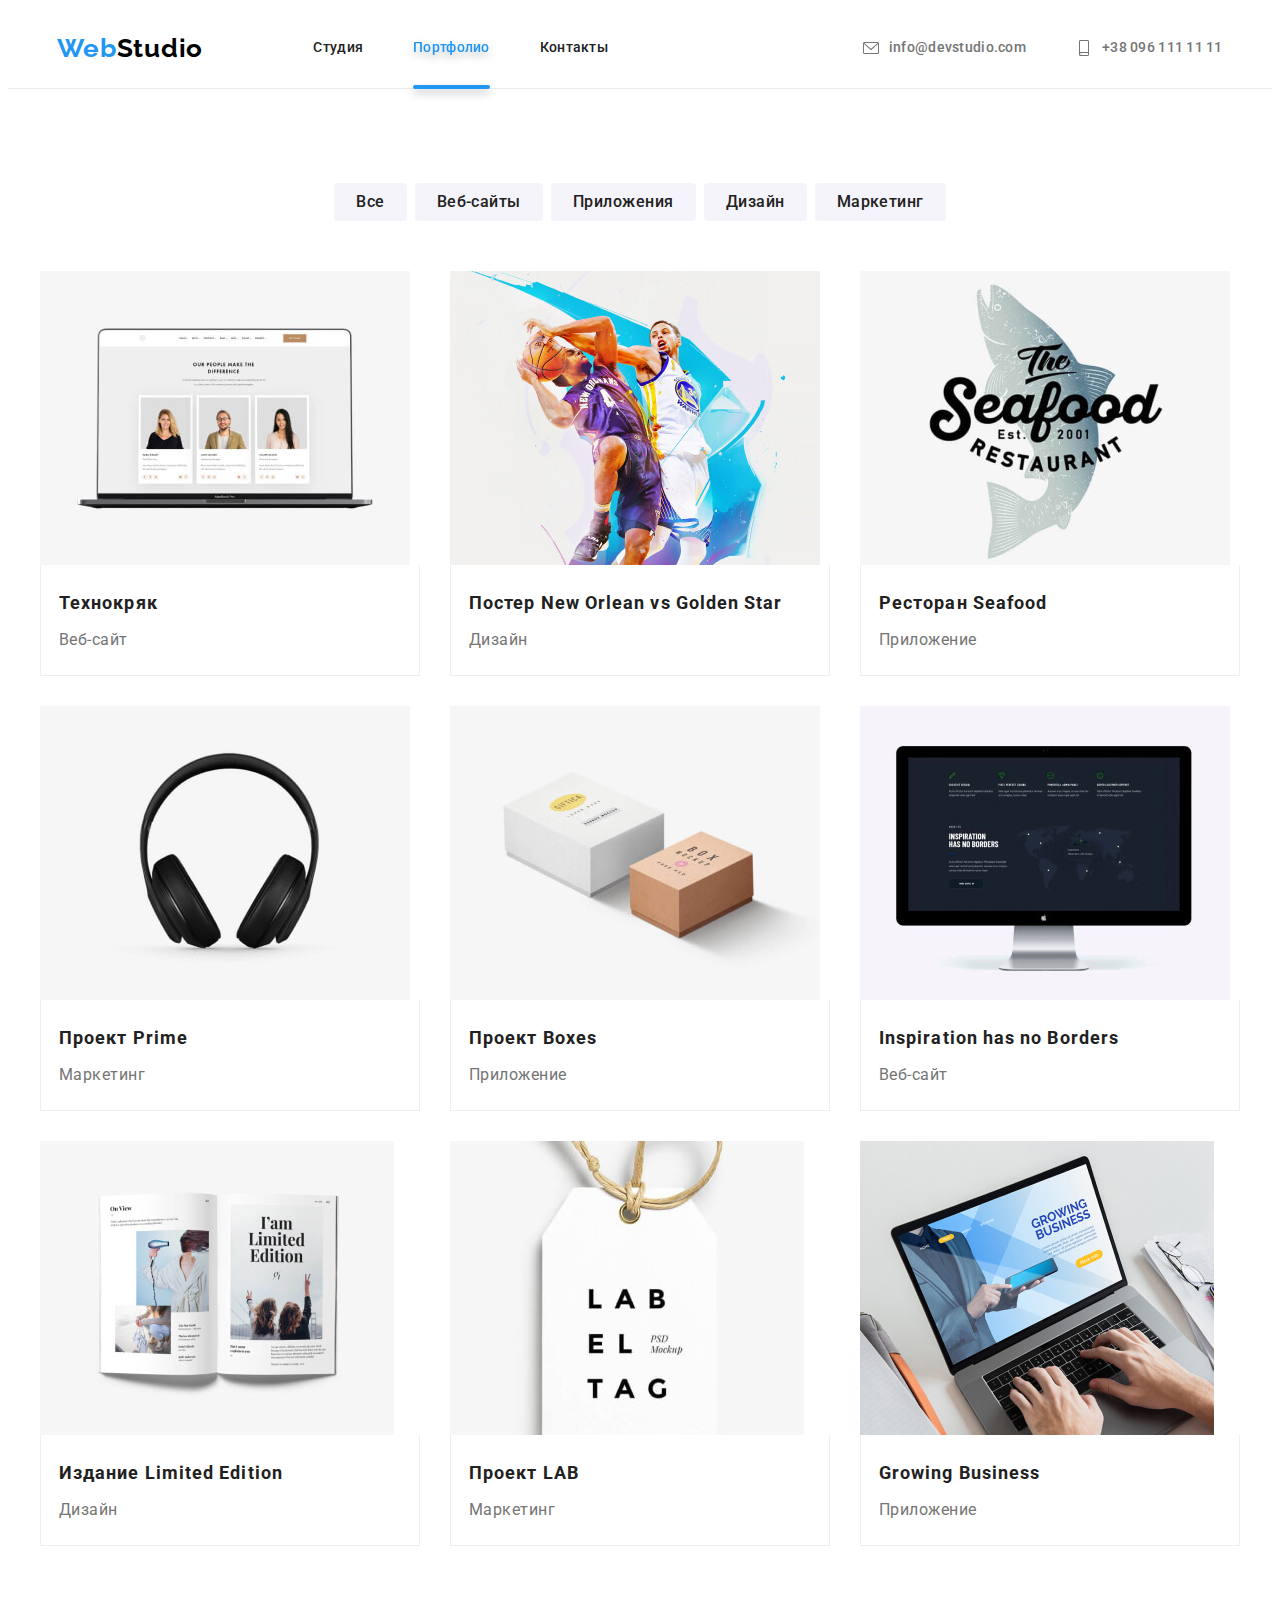
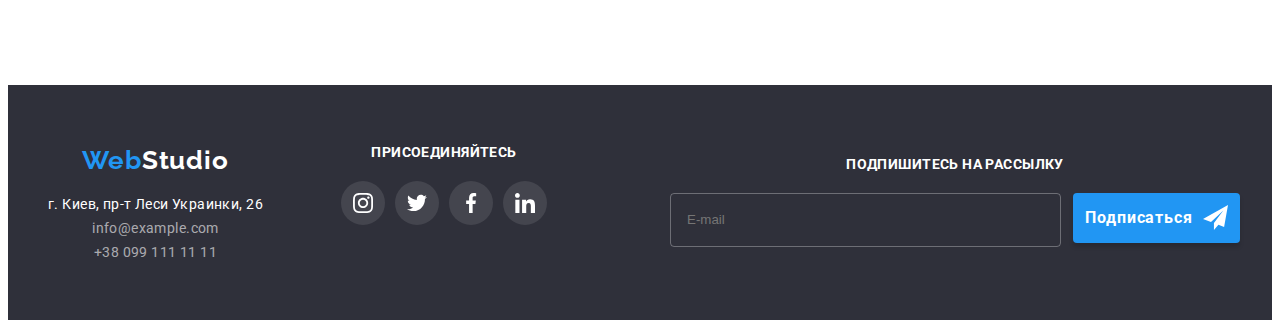
==== commit 3e2c5cdc: "добавляет финальный результат" ====
--- a/portfolio.html
+++ b/portfolio.html
@@ -116,9 +116,7 @@
           <h1 class="visually-hidden">Портфолио</h1>
           <ul class="list menu-partfolio">
             <li class="item-filtr">
-              <button type="button" class="button button-filtr active">
-                Все
-              </button>
+              <button type="button" class="button button-filtr">Все</button>
             </li>
             <li class="item-filtr">
               <button type="button" class="button button-filtr">
@@ -148,48 +146,42 @@
                       Технокряк это современная площадка распространения
                       коронавируса. Компании используют эту платформу для
                       цифрового шпионажа и атак на защищённые сервера
-                      конкурентов.
-                    </p>
-                  </div>
-                  <picture>
-                    <source
-                      srcset="
-                        ./images/sample1/portfolio_sample1_d.jpg    1x,
-                        ./images/sample1/portfolio_sample1_d@2x.jpg 2x,
-                        ./images/sample1/portfolio_sample1_d.webp   1x
+                      конкурентов. Технокряк это современная площадка
+                      распространения коронавируса. Компании используют эту
+                      платформу для цифрового шпионажа и атак на защищённые
+                      сервера конкурентов.
+                    </p>
+                  </div>
+                  <picture>
+                    <source
+                      srcset="
+                        ./images/works/works-1-desktop.jpg    1x,
+                        ./images/works/works-1-desktop@2x.jpg 2x,
+                        ./images/works/works-1-desktop.webp   1x
                       "
                       media="(min-width:1200px)"
                       type="image/webp"
                     />
                     <source
                       srcset="
-                        ./images/sample1/portfolio_sample1_t.jpg    1x,
-                        ./images/sample1/portfolio_sample1_t@2x.jpg 2x,
-                        ./images/sample1/portfolio_sample1_t.webp   1x
-                      "
-                      media="(min-width:768px)"
-                      type="image/webp"
-                    />
-                    <source
-                      srcset="
-                        ./images/sample1/portfolio_sample1_m.jpg    1x,
-                        ./images/sample1/portfolio_sample1_m@2x.jpg 2x,
-                        ./images/sample1/portfolio_sample1_m.webp   1x
-                      "
-                      media="(min-width:480px)"
-                      type="image/webp"
-                    />
-                    <img
-                      src="./images/sample1/portfolio_sample1_m.jpg"
-                      alt="ноутбук"
-                    />
-                  </picture>
-                  <!-- <img
-                    class="image-item"
-                    src="./images/port-01.jpg"
-                    alt="Ноутбук"
-                    width="370"
-                  /> -->
+                        ./images/works/works-1-tablet.jpg    1x,
+                        ./images/works/works-1-tablet@2x.jpg 2x,
+                        ./images/works/works-1-tablet.webp   1x
+                      "
+                      media="(min-width:768px)"
+                      type="image/webp"
+                    />
+                    <source
+                      srcset="
+                        ./images/works/works-1.jpg    1x,
+                        ./images/works/works-1@2x.jpg 2x,
+                        ./images/works/works-1.webp   1x
+                      "
+                      media="(min-width:480px)"
+                      type="image/webp"
+                    />
+                    <img src="./images/works/works-1.jpg" alt="ноутбук" />
+                  </picture>
                 </div>
                 <div class="portfolio-item-descrip">
                   <h2 class="title">Технокряк</h2>
@@ -211,42 +203,33 @@
                   <picture>
                     <source
                       srcset="
-                        ./images/sample2/portfolio_sample2_d.jpg    1x,
-                        ./images/sample2/portfolio_sample2_d@2x.jpg 2x,
-                        ./images/sample2/portfolio_sample2_d.webp   1x
+                        ./images/works/works-2-desktop.jpg    1x,
+                        ./images/works/works-2-desktop@2x.jpg 2x,
+                        ./images/works/works-2-desktop.webp   1x
                       "
                       media="(min-width:1200px)"
                       type="image/webp"
                     />
                     <source
                       srcset="
-                        ./images/sample2/portfolio_sample2_t.jpg    1x,
-                        ./images/sample2/portfolio_sample2_t@2x.jpg 2x,
-                        ./images/sample2/portfolio_sample2_t.webp   1x
-                      "
-                      media="(min-width:768px)"
-                      type="image/webp"
-                    />
-                    <source
-                      srcset="
-                        ./images/sample2/portfolio_sample2_m.jpg    1x,
-                        ./images/sample2/portfolio_sample2_m@2x.jpg 2x,
-                        ./images/sample2/portfolio_sample2_m.webp   1x
-                      "
-                      media="(min-width:480px)"
-                      type="image/webp"
-                    />
-                    <img
-                      src="./images/sample2/portfolio_sample2_m.jpg"
-                      alt="ноутбук"
-                    />
-                  </picture>
-                  <!-- <img
-                    class="image-item"
-                    src="./images/port-02.jpg"
-                    alt="Баскетболисты"
-                    width="370"
-                  /> -->
+                        ./images/works/works-2-tablet.jpg    1x,
+                        ./images/works/works-2-tablet@2x.jpg 2x,
+                        ./images/works/works-2-tablet.webp   1x
+                      "
+                      media="(min-width:768px)"
+                      type="image/webp"
+                    />
+                    <source
+                      srcset="
+                        ./images/works/works-2.jpg    1x,
+                        ./images/works/works-2@2x.jpg 2x,
+                        ./images/works/works-2.webp   1x
+                      "
+                      media="(min-width:480px)"
+                      type="image/webp"
+                    />
+                    <img src="./images/works/works-2.jpg" alt="ноутбук" />
+                  </picture>
                 </div>
                 <div class="portfolio-item-descrip">
                   <h2 class="title">Постер New Orlean vs Golden Star</h2>
@@ -269,42 +252,33 @@
                   <picture>
                     <source
                       srcset="
-                        ./images/sample3/portfolio_sample3_d.jpg    1x,
-                        ./images/sample3/portfolio_sample3_d@2x.jpg 2x,
-                        ./images/sample3/portfolio_sample3_d.webp   1x
+                        ./images/works/works-3-desktop.jpg    1x,
+                        ./images/works/works-3-desktop@2x.jpg 2x,
+                        ./images/works/works-3-desktop.webp   1x
                       "
                       media="(min-width:1200px)"
                       type="image/webp"
                     />
                     <source
                       srcset="
-                        ./images/sample3/portfolio_sample3_t.jpg    1x,
-                        ./images/sample3/portfolio_sample3_t@2x.jpg 2x,
-                        ./images/sample3/portfolio_sample3_t.webp   1x
-                      "
-                      media="(min-width:768px)"
-                      type="image/webp"
-                    />
-                    <source
-                      srcset="
-                        ./images/sample3/portfolio_sample3_m.jpg    1x,
-                        ./images/sample3/portfolio_sample3_m@2x.jpg 2x,
-                        ./images/sample3/portfolio_sample3_m.webp   1x
-                      "
-                      media="(min-width:480px)"
-                      type="image/webp"
-                    />
-                    <img
-                      src="./images/sample3/portfolio_sample3_m.jpg"
-                      alt="ноутбук"
-                    />
-                  </picture>
-                  <!-- <img
-                    class="image-item"
-                    src="./images/port-03.jpg"
-                    alt="Лого ресторана"
-                    width="370"
-                  /> -->
+                        ./images/works/works-3-tablet.jpg    1x,
+                        ./images/works/works-3-tablet@2x.jpg 2x,
+                        ./images/works/works-3-tablet.webp   1x
+                      "
+                      media="(min-width:768px)"
+                      type="image/webp"
+                    />
+                    <source
+                      srcset="
+                        ./images/works/works-3.jpg    1x,
+                        ./images/works/works-3@2x.jpg 2x,
+                        ./images/works/works-3.webp   1x
+                      "
+                      media="(min-width:480px)"
+                      type="image/webp"
+                    />
+                    <img src="./images/works/works-3.jpg" alt="ноутбук" />
+                  </picture>
                 </div>
                 <div class="portfolio-item-descrip">
                   <h2 class="title">Ресторан Seafood</h2>
@@ -326,42 +300,33 @@
                   <picture>
                     <source
                       srcset="
-                        ./images/sample4/portfolio_sample4_d.jpg    1x,
-                        ./images/sample4/portfolio_sample4_d@2x.jpg 2x,
-                        ./images/sample4/portfolio_sample4_d.webp   1x
+                        ./images/works/works-4-desktop.jpg    1x,
+                        ./images/works/works-4-desktop@2x.jpg 2x,
+                        ./images/works/works-4-desktop.webp   1x
                       "
                       media="(min-width:1200px)"
                       type="image/webp"
                     />
                     <source
                       srcset="
-                        ./images/sample4/portfolio_sample4_t.jpg    1x,
-                        ./images/sample4/portfolio_sample4_t@2x.jpg 2x,
-                        ./images/sample4/portfolio_sample4_t.webp   1x
-                      "
-                      media="(min-width:768px)"
-                      type="image/webp"
-                    />
-                    <source
-                      srcset="
-                        ./images/sample4/portfolio_sample4_m.jpg    1x,
-                        ./images/sample4/portfolio_sample4_m@2x.jpg 2x,
-                        ./images/sample4/portfolio_sample4_m.webp   1x
-                      "
-                      media="(min-width:480px)"
-                      type="image/webp"
-                    />
-                    <img
-                      src="./images/sample4/portfolio_sample4_m.jpg"
-                      alt="ноутбук"
-                    />
-                  </picture>
-                  <!-- <img
-                    class="image-item"
-                    src="./images/port-04.jpg"
-                    alt="Наушники"
-                    width="370"
-                  /> -->
+                        ./images/works/works-4-tablet.jpg    1x,
+                        ./images/works/works-4-tablet@2x.jpg 2x,
+                        ./images/works/works-4-tablet.webp   1x
+                      "
+                      media="(min-width:768px)"
+                      type="image/webp"
+                    />
+                    <source
+                      srcset="
+                        ./images/works/works-4.jpg    1x,
+                        ./images/works/works-4@2x.jpg 2x,
+                        ./images/works/works-4.webp   1x
+                      "
+                      media="(min-width:480px)"
+                      type="image/webp"
+                    />
+                    <img src="./images/works/works-4.jpg" alt="ноутбук" />
+                  </picture>
                 </div>
                 <div class="portfolio-item-descrip">
                   <h2 class="title">Проект Prime</h2>
@@ -383,42 +348,33 @@
                   <picture>
                     <source
                       srcset="
-                        ./images/sample5/portfolio_sample5_d.jpg    1x,
-                        ./images/sample5/portfolio_sample5_d@2x.jpg 2x,
-                        ./images/sample5/portfolio_sample5_d.webp   1x
+                        ./images/works/works-5-desktop.jpg    1x,
+                        ./images/works/works-5-desktop@2x.jpg 2x,
+                        ./images/works/works-5-desktop.webp   1x
                       "
                       media="(min-width:1200px)"
                       type="image/webp"
                     />
                     <source
                       srcset="
-                        ./images/sample5/portfolio_sample5_t.jpg    1x,
-                        ./images/sample5/portfolio_sample5_t@2x.jpg 2x,
-                        ./images/sample5/portfolio_sample5_t.webp   1x
-                      "
-                      media="(min-width:768px)"
-                      type="image/webp"
-                    />
-                    <source
-                      srcset="
-                        ./images/sample5/portfolio_sample5_m.jpg    1x,
-                        ./images/sample5/portfolio_sample5_m@2x.jpg 2x,
-                        ./images/sample5/portfolio_sample5_m.webp   1x
-                      "
-                      media="(min-width:480px)"
-                      type="image/webp"
-                    />
-                    <img
-                      src="./images/sample5/portfolio_sample5_m.jpg"
-                      alt="ноутбук"
-                    />
-                  </picture>
-                  <!-- <img
-                    class="image-item"
-                    src="./images/port-05.jpg"
-                    alt="Коробки"
-                    width="370"
-                  /> -->
+                        ./images/works/works-5-tablet.jpg    1x,
+                        ./images/works/works-5-tablet@2x.jpg 2x,
+                        ./images/works/works-5-tablet.webp   1x
+                      "
+                      media="(min-width:768px)"
+                      type="image/webp"
+                    />
+                    <source
+                      srcset="
+                        ./images/works/works-5.jpg    1x,
+                        ./images/works/works-5@2x.jpg 2x,
+                        ./images/works/works-5.webp   1x
+                      "
+                      media="(min-width:480px)"
+                      type="image/webp"
+                    />
+                    <img src="./images/works/works-5.jpg" alt="ноутбук" />
+                  </picture>
                 </div>
                 <div class="portfolio-item-descrip">
                   <h2 class="title">Проект Boxes</h2>
@@ -440,42 +396,33 @@
                   <picture>
                     <source
                       srcset="
-                        ./images/sample6/portfolio_sample6_d.jpg    1x,
-                        ./images/sample6/portfolio_sample6_d@2x.jpg 2x,
-                        ./images/sample6/portfolio_sample6_d.webp   1x
+                        ./images/works/works-6-desktop.jpg    1x,
+                        ./images/works/works-6-desktop@2x.jpg 2x,
+                        ./images/works/works-6-desktop.webp   1x
                       "
                       media="(min-width:1200px)"
                       type="image/webp"
                     />
                     <source
                       srcset="
-                        ./images/sample6/portfolio_sample6_t.jpg    1x,
-                        ./images/sample6/portfolio_sample6_t@2x.jpg 2x,
-                        ./images/sample6/portfolio_sample6_t.webp   1x
-                      "
-                      media="(min-width:768px)"
-                      type="image/webp"
-                    />
-                    <source
-                      srcset="
-                        ./images/sample6/portfolio_sample6_m.jpg    1x,
-                        ./images/sample6/portfolio_sample6_m@2x.jpg 2x,
-                        ./images/sample6/portfolio_sample6_m.webp   1x
-                      "
-                      media="(min-width:480px)"
-                      type="image/webp"
-                    />
-                    <img
-                      src="./images/sample6/portfolio_sample6_m.jpg"
-                      alt="ноутбук"
-                    />
-                  </picture>
-                  <!-- <img
-                    class="image-item"
-                    src="./images/port-06.jpg"
-                    alt="Монитор"
-                    width="370"
-                  /> -->
+                        ./images/works/works-6-tablet.jpg    1x,
+                        ./images/works/works-6-tablet@2x.jpg 2x,
+                        ./images/works/works-6-tablet.webp   1x
+                      "
+                      media="(min-width:768px)"
+                      type="image/webp"
+                    />
+                    <source
+                      srcset="
+                        ./images/works/works-6.jpg    1x,
+                        ./images/works/works-6@2x.jpg 2x,
+                        ./images/works/works-6.webp   1x
+                      "
+                      media="(min-width:480px)"
+                      type="image/webp"
+                    />
+                    <img src="./images/works/works-6.jpg" alt="Монитор" />
+                  </picture>
                 </div>
                 <div class="portfolio-item-descrip">
                   <h2 class="title">Inspiration has no Borders</h2>
@@ -497,42 +444,27 @@
                   <picture>
                     <source
                       srcset="
-                        ./images/sample7/portfolio_sample7_d.jpg    1x,
-                        ./images/sample7/portfolio_sample7_d@2x.jpg 2x,
-                        ./images/sample7/portfolio_sample7_d.webp   1x
-                      "
-                      media="(min-width:1200px)"
-                      type="image/webp"
-                    />
-                    <source
-                      srcset="
-                        ./images/sample7/portfolio_sample7_t.jpg    1x,
-                        ./images/sample7/portfolio_sample7_t@2x.jpg 2x,
-                        ./images/sample7/portfolio_sample7_t.webp   1x
-                      "
-                      media="(min-width:768px)"
-                      type="image/webp"
-                    />
-                    <source
-                      srcset="
-                        ./images/sample7/portfolio_sample7_m.jpg    1x,
-                        ./images/sample7/portfolio_sample7_m@2x.jpg 2x,
-                        ./images/sample7/portfolio_sample7_m.webp   1x
+                        ./images/works/works-7-tablet.jpg    1x,
+                        ./images/works/works-7-tablet@2x.jpg 2x,
+                        ./images/works/works-7-tablet.webp   1x
+                      "
+                      media="(min-width:768px)"
+                      type="image/webp"
+                    />
+                    <source
+                      srcset="
+                        ./images/works/works-7.jpg    1x,
+                        ./images/works/works-7@2x.jpg 2x,
+                        ./images/works/works-7.webp   1x
                       "
                       media="(min-width:480px)"
                       type="image/webp"
                     />
                     <img
-                      src="./images/sample7/portfolio_sample7_m.jpg"
-                      alt="ноутбук"
-                    />
-                  </picture>
-                  <!-- <img
-                    class="image-item"
-                    src="./images/port-07.jpg"
-                    alt="Развернутая книга"
-                    width="370"
-                  /> -->
+                      src="./images/works/works-7.jpg"
+                      alt="Развернутая книга"
+                    />
+                  </picture>
                 </div>
                 <div class="portfolio-item-descrip">
                   <h2 class="title">Издание Limited Edition</h2>
@@ -554,42 +486,24 @@
                   <picture>
                     <source
                       srcset="
-                        ./images/sample8/portfolio_sample8_d.jpg    1x,
-                        ./images/sample8/portfolio_sample8_d@2x.jpg 2x,
-                        ./images/sample8/portfolio_sample8_d.webp   1x
-                      "
-                      media="(min-width:1200px)"
-                      type="image/webp"
-                    />
-                    <source
-                      srcset="
-                        ./images/sample8/portfolio_sample8_t.jpg    1x,
-                        ./images/sample8/portfolio_sample8_t@2x.jpg 2x,
-                        ./images/sample8/portfolio_sample8_t.webp   1x
-                      "
-                      media="(min-width:768px)"
-                      type="image/webp"
-                    />
-                    <source
-                      srcset="
-                        ./images/sample8/portfolio_sample8_m.jpg    1x,
-                        ./images/sample8/portfolio_sample8_m@2x.jpg 2x,
-                        ./images/sample8/portfolio_sample8_m.webp   1x
-                      "
-                      media="(min-width:480px)"
-                      type="image/webp"
-                    />
-                    <img
-                      src="./images/sample8/portfolio_sample8_m.jpg"
-                      alt="ноутбук"
-                    />
-                  </picture>
-                  <!-- <img
-                    class="image-item"
-                    src="./images/port-08.jpg"
-                    alt="Бирка"
-                    width="370"
-                  /> -->
+                        ./images/works/works-8-tablet.jpg    1x,
+                        ./images/works/works-8-tablet@2x.jpg 2x,
+                        ./images/works/works-8-tablet.webp   1x
+                      "
+                      media="(min-width:768px)"
+                      type="image/webp"
+                    />
+                    <source
+                      srcset="
+                        ./images/works/works-8.jpg    1x,
+                        ./images/works/works-8@2x.jpg 2x,
+                        ./images/works/works-8.webp   1x
+                      "
+                      media="(min-width:480px)"
+                      type="image/webp"
+                    />
+                    <img src="./images/works/works-8.jpg" alt="Бирка" />
+                  </picture>
                 </div>
                 <div class="portfolio-item-descrip">
                   <h2 class="title">Проект LAB</h2>
@@ -611,42 +525,27 @@
                   <picture>
                     <source
                       srcset="
-                        ./images/sample9/portfolio_sample9_d.jpg    1x,
-                        ./images/sample9/portfolio_sample9_d@2x.jpg 2x,
-                        ./images/sample9/portfolio_sample9_d.webp   1x
-                      "
-                      media="(min-width:1200px)"
-                      type="image/webp"
-                    />
-                    <source
-                      srcset="
-                        ./images/sample9/portfolio_sample9_t.jpg    1x,
-                        ./images/sample9/portfolio_sample9_t@2x.jpg 2x,
-                        ./images/sample9/portfolio_sample9_t.webp   1x
-                      "
-                      media="(min-width:768px)"
-                      type="image/webp"
-                    />
-                    <source
-                      srcset="
-                        ./images/sample9/portfolio_sample9_m.jpg    1x,
-                        ./images/sample9/portfolio_sample9_m@2x.jpg 2x,
-                        ./images/sample9/portfolio_sample9_m.webp   1x
+                        ./images/works/works-9-tablet.jpg    1x,
+                        ./images/works/works-9-tablet@2x.jpg 2x,
+                        ./images/works/works-9-tablet.webp   1x
+                      "
+                      media="(min-width:768px)"
+                      type="image/webp"
+                    />
+                    <source
+                      srcset="
+                        ./images/works/works-9.jpg    1x,
+                        ./images/works/works-9@2x.jpg 2x,
+                        ./images/works/works-9.webp   1x
                       "
                       media="(min-width:480px)"
                       type="image/webp"
                     />
                     <img
-                      src="./images/sample9/portfolio_sample9_m.jpg"
-                      alt="ноутбук"
-                    />
-                  </picture>
-                  <!-- <img
-                    class="image-item"
-                    src="./images/port-09.jpg"
-                    alt="Открытый ноутбук"
-                    width="370"
-                  /> -->
+                      src="./images/works/works-9.jpg"
+                      alt="Открытый ноутбук"
+                    />
+                  </picture>
                 </div>
                 <div class="portfolio-item-descrip">
                   <h2 class="title">Growing Business</h2>
--- a/css/main.min.css
+++ b/css/main.min.css
@@ -1,2 +1,2 @@
-:root{--primary-text-color: #757575;--title-text-color: #212121;--accent-color: #2196f3;--primary-white-color: #ffffff;--primary-black-color: #000000;--footer-bcg-color: #2f303a;--footer-adr-color: rgba(255, 255, 255, 0.6);--secondary-bcg-color: #f5f4fa;--time-func: cubic-bezier(0.4, 0, 0.2, 1);--maine-font: 'Roboto', sans-serif;--secondary-font: 'Raleway', sans-serif}.visually-hidden{position:absolute;white-space:nowrap;width:1px;height:1px;overflow:hidden;border:0;padding:0;clip:rect(0 0 0 0);clip-path:inset(50%);margin:-1px}.social-list{display:flex;justify-content:center}.social-item{width:44px;height:44px;margin-right:10px}.social-item:last-child{margin-right:0}.social-link{width:100%;height:100%;border-radius:50%;display:flex;align-items:center;justify-content:center;transition:color 250ms var(--time-func),background-color 250ms var(--time-func)}.social-link:hover,.social-link:focus{background:var(--accent-color)}.social-icon{fill:#afb1b8}.social-link:hover .social-icon,.social-link:focus .social-icon{fill:var(--primary-white-color)}body{background-color:var(--primary-white-color);color:var(--primary-text-color);font-family:var(--maine-font)}p,h1,h2,h3,h4,h5,h6{margin:0}ul{margin:0;padding:0}.container{padding:0 15px;margin:0 auto}@media screen and (min-width: 480px){.container{width:480px}}@media screen and (min-width: 768px){.container{width:768px}}@media screen and (min-width: 1200px){.container{width:1200px}}.list{list-style:none}.link{text-decoration:none}.section-title{color:var(--title-text-color);font-weight:700;font-size:28px;line-height:1.18;text-align:center;letter-spacing:0.03em;margin-bottom:30px}@media screen and (min-width: 1200px){.section-title{margin-bottom:50px;font-size:36px;line-height:1.17}}.footer{flex-direction:column;padding:60px 0;background-color:var(--footer-bcg-color);margin:0 auto;text-align:center}@media screen and (min-width: 1200px){.footer{padding:94px 0}}@media screen and (min-width: 1200px){.container-bottom{display:flex}}.item-contacts:not(:last-child){margin-bottom:9px}.item-contacts{transition:color 250ms var(--time-func)}.bottom-left{text-align:center}@media screen and (min-width: 768px){.bottom-left{margin-right:165px}}@media screen and (min-width: 1200px){.bottom-left{width:231px;margin-right:70px}}.footer-list{list-style:none;color:var(--primary-white-color)}.footer-list .footer-link{color:var(--footer-adr-color);text-decoration:none;transition:color 250ms var(--time-func)}.footer-list :hover,.footer-list :focus{color:var(--accent-color)}.footer-adress{margin-top:20px;margin-bottom:60px;font-style:inherit;font-size:14px;letter-spacing:0.03em}.footer-adress :not(:last-child){margin-bottom:8px}@media screen and (min-width: 1200px){.footer-adress{margin-top:0;margin-bottom:0}}@media screen and (max-width: 767px){.links{margin-top:20px;margin-bottom:60px;text-align:center}}@media screen and (min-width: 768px){.contact-social-wraper{display:flex;justify-content:center}}.bottom-title{margin-top:0;margin-bottom:20px;font-weight:700;font-size:14px;line-height:1.14;letter-spacing:0.03em;text-transform:uppercase;color:var(--primary-white-color)}.bottom-icon-list{display:flex;justify-content:center}.item-bottom{fill:var(--primary-white-color)}.bottom-icon-list-item{width:44px;height:44px}.bottom-icon-list-item .link:hover,.bottom-icon-list-item .link:focus{background-color:var(--accent-color)}.bottom-icon-list-item .link{fill:currentColor}.bottom-icon-list-item:not(:last-child){margin-right:10px}.icon-link{width:100%;height:100%;background-color:rgba(255,255,255,0.1);border-radius:50%;display:flex;align-items:center;justify-content:center;transition:color 250ms var(--time-func),background-color 250ms var(--time-func)}.form-footer{text-align:center}@media screen and (min-width: 1200px){.form-footer{width:570px;height:86px;margin-left:93px}}@media screen and (max-width: 1199px){.form-subscribe{display:flex;flex-direction:column;align-items:center}}@media screen and (min-width: 1200px){.form-subscribe{display:flex}}.input-subscribe{margin-bottom:20px;padding-left:16px;position:relative;width:358px;height:50px;background-color:transparent;border:1px solid rgba(255,255,255,0.3);border-radius:4px;color:rgba(255,255,255,0.6)}.btn-subscribe{display:flex;align-items:center;justify-content:center;width:200px;height:50px;border:none;border-radius:4px;background-color:var(--accent-color);cursor:pointer;color:var(--primary-white-color);margin-left:12px;box-shadow:0px 4px 4px 0px #00000026}.btn-name{font-family:var(--maine-font);font-style:normal;font-weight:700;font-size:16px;line-height:1.87;letter-spacing:0.06em;margin-right:10px}.btn-svg-icon{fill:var(--primary-white-color)}.modal{position:absolute;padding:40px;z-index:102;top:67%;left:50%;transform:translate(-50%, -50%);transition:transform 250ms var(--time-func);width:450px;height:609px;background:var(--primary-white-color);box-shadow:0px 1px 3px rgba(0,0,0,0.12),0px 1px 1px rgba(0,0,0,0.14),0px 2px 1px rgba(0,0,0,0.2);border-radius:4px}@media screen and (min-width: 1200px){.modal{width:528px;height:581px;top:50%}}.text-modal-form{font-family:var(--maine-font);font-style:normal;font-weight:700;font-size:20px;line-height:1.15;text-align:center;letter-spacing:0.03em;color:var(--title-text-color)}.form-modal{margin-top:12px;display:flex;flex-direction:column}.label-modal{margin-bottom:4px;font-family:var(--maine-font);font-style:normal;font-weight:normal;font-size:12px;line-height:1.166;letter-spacing:0.01em;color:var(--primary-text-color)}.input-modal{display:inline-grid;position:relative;margin-bottom:10px}.input-form{height:40px;padding-left:42px}.svg-modal{position:absolute;margin-left:12px;top:50%;transform:translateY(-50%);height:18px;width:18px;transition:fill 250ms var(--time-func)}.textarea-form{padding:12px 16px;height:120px;width:100%;font-family:var(--maine-font);margin-bottom:20px;font-style:normal;font-weight:normal;font-size:12px;line-height:1.166;letter-spacing:0.01em}.link-conditions{color:var(--accent-color)}.policy{margin-bottom:30px;text-align:center}.label-policy{font-family:var(--maine-font);font-style:normal;font-weight:normal;font-size:14px;line-height:1.71;letter-spacing:0.03em;color:var(--primary-text-color)}.label-policy::before{display:inline-block;content:'';vertical-align:middle;margin-right:8px;border:1px solid var(--primary-text-color);border-radius:4px;height:16px;width:15px;transition:background-color 250ms linear var(--time-func) transrorm 250ms linear var(--time-func)}.input-policy:focus+.label-policy::before{border:2px solid var(--accent-color)}.input-policy:checked+.label-policy::before{border:1px solid var(--accent-color);background-color:var(--accent-color);background-image:url(../images/icon_check.svg);background-size:cover;background-position:center;background-repeat:no-repeat}.input-form:placeholder-shown{border:1px solid rgba(33,33,33,0.2);border-radius:4px;transition:border-color 250ms var(--time-func)}.input-form:placeholder-shown:focus,.textarea-form:placeholder-shown:focus{outline:none;border:1px solid var(--accent-color);border-radius:4px}.textarea-form:placeholder-shown{border:1px solid rgba(33,33,33,0.2);border-radius:4px;resize:none;transition:border-color 250ms var(--time-func)}.input-form:focus+.svg-modal{fill:var(--accent-color)}.btn-form-link{color:var(--primary-white-color);border:none;padding:0;width:200px;height:50px;background:#188ce8;box-shadow:0px 4px 4px rgba(0,0,0,0.15);border-radius:4px;font-family:var(--maine-font);font-style:normal;font-weight:700;font-size:16px;line-height:1.88;letter-spacing:0.06em;cursor:pointer;display:block;margin:0 auto;transition:color 250ms var(--time-func),background-color 250ms var(--time-func),box-shadow 250ms var(--time-func)}.btn-close{position:absolute;top:8px;right:8px;display:flex;justify-content:center;align-items:center;padding:0;width:30px;height:30px;border-radius:50%;cursor:pointer;color:var(--title-text-color);background:var(--primary-white-color);border:1px solid rgba(0,0,0,0.1)}.btn-close:hover,.btn-close:focus>.close-icon{fill:var(--accent-color);transition:color 250ms linear var(--time-func) transrorm 250ms linear var(--time-func)}.backdrop{position:fixed;width:100vw;height:100vh;overflow-y:scroll;left:0;top:0;background-color:rgba(0,0,0,0.2);opacity:1;transition:opacity 250ms var(--time-func);z-index:2}.backdrop.is-hidden{opacity:0;pointer-events:none}.backdrop.is-hidden .modal{transform:translate(-50%, -50%) scale(1.1)}.logo-name__header{text-decoration:none;color:var(--primary-black-color)}@media screen and (min-width: 768px) and (max-width: 1199px){.logo-name__header{margin-right:88px}}.logo-name__footer{color:var(--primary-white-color);display:inline-block}@media screen and (min-width: 1200px){.logo-name__footer{margin-bottom:20px}}.logo-name{font-family:var(--secondary-font);font-weight:700;font-size:24px;line-height:1.17;letter-spacing:0.03em;transition:color 250ms var(--time-func)}.logo-name:hover{color:var(--accent-color)}@media screen and (min-width: 1200px){.logo-name{font-size:26px;line-height:1.19}}.logo-web{color:var(--accent-color)}.logo-mobmenu-block{position:relative;display:flex;align-items:center;justify-content:space-between}.menu{position:absolute;right:0;z-index:100;display:inline-flex;margin:0;padding:0;border:none;background-color:transparent;cursor:pointer;outline:none}.menu:hover .icon-close,.menu:hover .icon-menu .menu:focus .icon-close,.menu:focus .icon-menu{fill:var(--accent-color)}@media screen and (min-width: 768px){.menu{display:none}}.menu .icon-close{display:none}.menu.is-open .icon-close{display:block}.menu.is-open .icon-menu{display:none}@media screen and (max-width: 767px){.navigation-menu{display:none;z-index:10;padding:48px 40px;background-color:#fff;position:absolute;content:'';text-align:center;display:none;width:100%;top:0;left:0}.navigation-menu.navigation-menu.is-open{display:block}}@media screen and (min-width: 768px){.navigation-menu{display:flex;align-items:center}}.button-hero{display:block;margin:0 auto;padding:10px 32px}.button{cursor:pointer;border:none;border-radius:4px;color:var(--title-text-color);background-color:var(--secondary-bcg-color);font-family:inherit;font-weight:700;font-size:16px;line-height:1.87;letter-spacing:0.06em}.button:hover,.button:focus{background-color:var(--primary-white-color);color:var(--accent-color)}button.primary{background-color:var(--accent-color);color:var(--primary-white-color);transition:color 250ms var(--time-func),background-color 250ms var(--time-func)}button.secondery{background-color:var(--primary-white-color);color:var(--accent-color);transition:color 250ms var(--time-func),background-color 250ms var(--time-func)}.button-filtr{font-weight:500;font-size:16px;line-height:1.62;text-align:center;letter-spacing:0.03em;transition:color 250ms var(--time-func),background-color 250ms var(--time-func),box-shadow 250ms var(--time-func)}.button-filtr:hover,.button-filtr:focus{background-color:var(--accent-color);color:var(--primary-white-color);box-shadow:0px 4px 4px 0px #00000040}.button-filtr.active{background-color:var(--accent-color);color:var(--primary-white-color);box-shadow:0px 4px 4px 0px #00000040}.hero{background:var(--footer-bcg-color);padding:118px 0;max-width:480px;height:400px;margin-left:auto;margin-right:auto;background-image:linear-gradient(rgba(47,48,58,0.4), rgba(47,48,58,0.4)),url("../../images/hero/hero_img_m.jpg");background-position:center;background-repeat:no-repeat;background-size:cover}@media (min-device-pixel-ratio: 2), (min-resolution: 192dpi), (min-resolution: 2dppx){.hero{background-image:linear-gradient(rgba(47,48,58,0.4), rgba(47,48,58,0.4)),url("../../images/hero/hero_img_m@2x.jpg")}}@media screen and (min-width: 768px){.hero{background-image:linear-gradient(rgba(47,48,58,0.4), rgba(47,48,58,0.4)),url("../../images/hero/hero_img_t.jpg");max-width:768px;height:400px}}@media screen and (min-width: 768px) and (min-device-pixel-ratio: 2), screen and (min-width: 768px) and (min-resolution: 192dpi), screen and (min-width: 768px) and (min-resolution: 2dppx){.hero{background-image:linear-gradient(rgba(47,48,58,0.4), rgba(47,48,58,0.4)),url("../../images/hero/hero_img_t@2x.jpg")}}@media screen and (min-width: 1200px){.hero{background-image:linear-gradient(rgba(47,48,58,0.4), rgba(47,48,58,0.4)),url("../../images/hero/hero_img_d.jpg");max-width:1600px;height:600px;padding:200px 0}}@media screen and (min-width: 1200px) and (min-device-pixel-ratio: 2), screen and (min-width: 1200px) and (min-resolution: 192dpi), screen and (min-width: 1200px) and (min-resolution: 2dppx){.hero{background-image:linear-gradient(rgba(47,48,58,0.4), rgba(47,48,58,0.4)),url("../../images/hero/hero_img_d@2x.jpg")}}.hero-title{text-transform:uppercase;text-align:center;color:var(--primary-white-color);font-style:normal;font-weight:900;font-size:26px;line-height:1.6153;margin-bottom:30px;letter-spacing:0.06em}@media screen and (min-width: 1200px){.hero-title{font-size:44px;line-height:1.364}}.list-team{display:flex;flex-direction:column;align-items:center}@media screen and (min-width: 768px){.list-team{flex-direction:row;flex-wrap:wrap;margin:-15px}}@media screen and (min-width: 1200px){.list-team{flex-wrap:wrap;margin-left:-30px;margin-bottom:-30px}}.team-icon{display:flex;flex-direction:column;margin:15px;background-color:var(--primary-white-color);width:450px;box-shadow:0px 4px 4px 0px #00000040}@media screen and (min-width: 768px){.team-icon{width:354px}}@media screen and (min-width: 1200px){.team-icon{width:calc(100% / 4 - 30px);margin:0;margin-left:30px;margin-bottom:30px}}.section-team{background-color:var(--secondary-bcg-color);padding:60px 0}.section-team .team-title{color:var(--title-text-color);font-weight:500;font-size:16px;line-height:1.19;text-align:center;letter-spacing:0.03em;margin-bottom:10px}.team-list-text{font-size:16px;line-height:1.19;text-align:center;letter-spacing:0.03em;margin-bottom:16px}.team-item-descrip{padding-top:30px;padding-bottom:30px}.section-clients{background-color:var(--primary-white-color);padding:60px 0}@media screen and (min-width: 1200px){.section-clients{padding-top:94px;padding-bottom:94px}}.clients-icon{fill:currentColor;transition:fill 250ms var(--time-func)}.list-clients{display:flex;flex-wrap:wrap;justify-content:center;margin:-15px}.clients-icon-background{margin:15px;width:calc((100% - 2 * 30px) / 2)}@media screen and (min-width: 768px){.clients-icon-background{width:calc((100% - 3 * 30px) / 3)}}@media screen and (min-width: 768px){.clients-icon-background{margin-right:30px}}@media screen and (min-width: 1200px){.clients-icon-background{width:calc((100% - 6 * 30px) / 6);margin-right:15px}}.item-box{color:#afb1b8;display:flex;height:92px;width:100%;border:1px solid #afb1b8;border-radius:4px;align-items:center;justify-content:center;transition:border-color 250ms var(--time-func)}.item-box:hover,.item-box:focus{border-color:var(--accent-color)}@media screen and (min-width: 768px){.item-box{width:100%}}@media screen and (min-width: 1200px){.item-box{height:92px;width:170px}}.item-box:focus .clients-icon,.item-box:hover .clients-icon{fill:var(--accent-color)}.thumb{position:relative}.text-doing{position:absolute;display:flex;justify-content:center;height:70px;width:100%;bottom:0;left:0;margin:auto;align-items:center;font-style:normal;font-weight:700;font-size:14px;line-height:1.14;text-align:center;letter-spacing:0.03em;text-transform:uppercase;background:rgba(47,48,58,0.8);color:var(--primary-white-color)}.section-doing{padding-bottom:94px;display:none}@media screen and (min-width: 1200px){.section-doing{display:block}}.list-doing{display:flex;flex-wrap:wrap;margin-left:-30px;margin-bottom:-30px}.list-doing-item{width:calc(100% / 3 - 30px);margin-left:30px;margin-bottom:30px}.section-features .features-title{color:var(--title-text-color);font-weight:700;font-size:14px;line-height:1.14;letter-spacing:0.03em;text-transform:uppercase;margin-bottom:10px}.features-text{font-size:14px;line-height:1.71;letter-spacing:0.03em}.section-features{padding:60px 0;min-width:320px;margin:0 auto}.list-features{display:flex;flex-direction:column;align-items:center}@media screen and (min-width: 768px){.list-features{flex-direction:row;flex-wrap:wrap}}.features-item{margin-bottom:30px}@media screen and (min-width: 768px){.features-item{width:354px}.features-item:nth-child(odd){margin-right:30px}}@media screen and (min-width: 1200px){.features-item{width:270px}.features-item:not(:last-child){margin-right:30px}}.features-icon-background{display:flex;align-items:center;justify-content:center;height:120px;width:100%;margin-bottom:30px;background-color:var(--secondary-bcg-color);border-radius:4px}.portfolio-list .title{color:var(--title-text-color);font-weight:700;font-size:18px;line-height:2;letter-spacing:0.06em;margin-bottom:4px}.portfolio-list-text{font-size:16px;line-height:1.87;letter-spacing:0.03em}.menu-partfolio{display:flex;flex-wrap:wrap;margin-bottom:25px}@media screen and (min-width: 768px){.menu-partfolio{justify-content:center;margin-bottom:30px}}@media screen and (min-width: 1200px){.menu-partfolio{margin-bottom:50px}}.item-filtr:not(:last-child){margin-right:8px}.item-filtr:not(:last-child) :nth-child(-n+3){margin-bottom:15 px}.section-portfolio{padding-top:60px}@media screen and (min-width: 1200px){.section-portfolio{padding-top:94px;padding-bottom:94px}}.portfolio-item-descrip{padding-top:20px;padding-bottom:20px;padding-left:24px;padding-right:24px;border-bottom:1px solid #eeeeee;border-left:1px solid #eeeeee;border-right:1px solid #eeeeee}@media screen and (min-width: 768px){.portfolio-list{display:flex;flex-wrap:wrap}}@media screen and (min-width: 1200px){.portfolio-list{margin-bottom:-30px;padding-bottom:60px}}.item-portfolio{width:calc(100% / 1 - 30px);margin-bottom:30px}.item-portfolio:hover .overlay-box{transform:translateY(0%)}@media screen and (min-width: 768px){.item-portfolio{width:calc(100% / 2 - 30px);margin:15px}}@media screen and (min-width: 1200px){.item-portfolio{width:calc(100% / 3 - 30px)}}.portfolio-project-item:focus .overlay-box{transform:translateY(0%)}.portfolio-project-item{display:inline-block;transition:box-shadow 1000ms var(--time-func)}.portfolio-project-item:focus,.portfolio-project-item:hover{box-shadow:0px 4px 4px 0px #00000040}.image-portfolio{position:relative;overflow:hidden}.overlay-box{position:absolute;top:0;left:0;width:100%;height:100%;background:rgba(33,150,243,0.9);transform:translateY(101%);transition:transform 250ms var(--time-func)}.overlay-box-text{padding:63px 24px 63px 24px;margin:0;color:var(--primary-white-color);font-weight:400;font-size:18px;line-height:1.56}.image-item{display:block;max-width:100%;height:auto}.button-filtr{padding:6px 22px;margin-bottom:15px}@media screen and (min-width: 768px){.button-filtr{margin-bottom:0}}.header{border-bottom:1px solid #ececec;position:relative}@media screen and (max-width: 767px){.header{padding:16px 0}}.header-nav__cont{display:flex;align-items:center}.header-menu__item:not(:last-child){margin-bottom:32px}@media screen and (min-width: 768px){.header-menu__item:not(:last-child){margin-right:50px;margin-bottom:0px}}@media screen and (min-width: 768px){.header__container{display:flex;align-items:center}}@media screen and (min-width: 1200px){.header__container{display:flex;justify-content:space-between}}.connect-item{margin-bottom:32px}@media screen and (min-width: 768px){.connect-item{margin-bottom:0px}}@media screen and (min-width: 768px){.nav-link{padding-top:32px;padding-bottom:32px}}@media screen and (min-width: 768px){.connect-item:not(:last-child){margin-bottom:10px}}@media screen and (min-width: 1200px){.connect-item:not(:last-child){margin-right:50px;margin-bottom:0}}@media screen and (min-width: 768px){.header__nav{display:flex}}.header__nav .link{font-size:40px;color:var(--title-text-color);font-weight:500;line-height:1.18;letter-spacing:0.02em;transition:color 250ms var(--time-func)}@media screen and (min-width: 768px){.header__nav .link{font-size:14px;line-height:1.14}}.header__nav .link:hover,.header__nav .link:focus{color:var(--accent-color)}.header__nav .link.current{color:var(--accent-color);transition:filter 250ms var(--time-func)}@media screen and (min-width: 768px){.header__nav .link.current{filter:drop-shadow(0px 4px 4px rgba(0,0,0,0.25))}}@media screen and (min-width: 768px){.current.link::after{position:absolute;content:'';width:100%;height:4px;bottom:-1px;left:0;background:var(--accent-color);border-radius:2px}}.header-contact__link{list-style:none;display:flex;flex-direction:column-reverse;margin-left:auto;margin-top:306px}@media screen and (min-width: 768px){.header-contact__link{flex-direction:column;font-size:14px;line-height:1.14;margin-top:0px;margin-left:50px}}@media screen and (min-width: 1200px){.header-contact__link{display:flex;flex-direction:row}}.header-contact__link .link{color:var(--title-text-color);font-weight:500;font-size:28px;line-height:1.18;letter-spacing:0.02em;color:var(--primary-text-color);transition:color 250ms var(--time-func)}@media screen and (min-width: 768px){.header-contact__link .link{font-size:14px;line-height:1.14}}.header-contact__link .link:hover,.header-contact__link .link:focus{color:var(--accent-color);font-size:40px}@media screen and (min-width: 768px){.header-contact__link .link:hover,.header-contact__link .link:focus{font-size:14px;line-height:1.14}}.connect-item__all{display:block;align-items:center;display:flex;fill:currentColor}.icon-picture{display:none;margin-right:10px}@media screen and (min-width: 768px){.icon-picture{display:block}}.social-mobile-list{margin-top:32px;display:flex}@media screen and (min-width: 768px){.social-mobile-list{display:none}}.social-mobile-link{font-family:Roboto;font-style:normal;font-weight:500;font-size:18px;line-height:1.22;letter-spacing:0.02em;color:var(--accent-color)}.social-mobile-item:not(:last-child){margin-right:10px;padding-right:10px;border-right:1px solid rgba(33,33,33,0.2)}
+:root{--primary-text-color: #757575;--title-text-color: #212121;--accent-color: #2196f3;--primary-white-color: #ffffff;--primary-black-color: #000000;--footer-bcg-color: #2f303a;--footer-adr-color: rgba(255, 255, 255, 0.6);--secondary-bcg-color: #f5f4fa;--time-func: cubic-bezier(0.4, 0, 0.2, 1);--maine-font: 'Roboto', sans-serif;--secondary-font: 'Raleway', sans-serif}.visually-hidden{position:absolute;white-space:nowrap;width:1px;height:1px;overflow:hidden;border:0;padding:0;clip:rect(0 0 0 0);clip-path:inset(50%);margin:-1px}.social-list{display:flex;justify-content:center}.social-item{width:44px;height:44px;margin-right:10px}.social-item:last-child{margin-right:0}.social-link{width:100%;height:100%;border-radius:50%;display:flex;align-items:center;justify-content:center;transition:color 250ms var(--time-func),background-color 250ms var(--time-func)}.social-link:hover,.social-link:focus{background:var(--accent-color)}.social-icon{fill:#afb1b8}.social-link:hover .social-icon,.social-link:focus .social-icon{fill:var(--primary-white-color)}body{background-color:var(--primary-white-color);color:var(--primary-text-color);font-family:var(--maine-font)}img{display:block;max-width:100%;height:auto}p,h1,h2,h3,h4,h5,h6{margin:0}ul{margin:0;padding:0}.container{padding:0 15px;margin:0 auto;min-width:320px}@media screen and (max-width: 479px){.container{max-width:480px}}@media screen and (min-width: 480px){.container{width:480px}}@media screen and (min-width: 768px){.container{width:768px}}@media screen and (min-width: 1200px){.container{width:1200px}}.list{list-style:none}.link{text-decoration:none}.section-title{color:var(--title-text-color);font-weight:700;font-size:28px;line-height:1.18;text-align:center;letter-spacing:0.03em;margin-bottom:30px}@media screen and (min-width: 1200px){.section-title{margin-bottom:50px;font-size:36px;line-height:1.17}}.footer{flex-direction:column;padding:60px 0;background-color:var(--footer-bcg-color);margin:0 auto;text-align:center}@media screen and (min-width: 1200px){.container-bottom{display:flex;justify-content:space-between;align-items:baseline}}.item-contacts:not(:last-child){margin-bottom:9px}.item-contacts{transition:color 250ms var(--time-func)}.bottom-left{text-align:center}@media screen and (min-width: 768px){.bottom-left{margin-right:165px}}@media screen and (min-width: 1200px){.bottom-left{width:231px;margin-right:70px}}.footer-list{list-style:none;color:var(--primary-white-color)}.footer-list .footer-link{color:var(--footer-adr-color);text-decoration:none;transition:color 250ms var(--time-func)}.footer-list :hover,.footer-list :focus{color:var(--accent-color)}.footer-adress{margin-top:20px;margin-bottom:60px;font-style:inherit;font-size:14px;letter-spacing:0.03em}.footer-adress :not(:last-child){margin-bottom:8px}@media screen and (min-width: 1200px){.footer-adress{margin-top:0;margin-bottom:0}}@media screen and (max-width: 767px){.links{margin-bottom:60px;text-align:center}}@media screen and (min-width: 768px){.contact-social-wraper{display:flex;justify-content:center}}.bottom-title{margin-top:0;margin-bottom:20px;font-weight:700;font-size:14px;line-height:1.14;letter-spacing:0.03em;text-transform:uppercase;color:var(--primary-white-color)}.bottom-icon-list{display:flex;justify-content:center}.item-bottom{fill:var(--primary-white-color)}.bottom-icon-list-item{width:44px;height:44px}.bottom-icon-list-item .link:hover,.bottom-icon-list-item .link:focus{background-color:var(--accent-color)}.bottom-icon-list-item .link{fill:currentColor}.bottom-icon-list-item:not(:last-child){margin-right:10px}.icon-link{width:100%;height:100%;background-color:rgba(255,255,255,0.1);border-radius:50%;display:flex;align-items:center;justify-content:center;transition:color 250ms var(--time-func),background-color 250ms var(--time-func)}.form-footer{text-align:center}@media screen and (min-width: 1200px){.form-footer{width:570px;height:86px;margin-left:93px}}@media screen and (max-width: 1199px){.form-subscribe{display:flex;flex-direction:column;align-items:center}}@media screen and (min-width: 1200px){.form-subscribe{display:flex}}.input-subscribe{margin-bottom:20px;padding-left:16px;position:relative;width:100%;height:50px;background-color:transparent;border:1px solid rgba(255,255,255,0.3);border-radius:4px;color:rgba(255,255,255,0.6)}@media screen and (min-width: 768px){.input-subscribe{width:450px}}@media screen and (min-width: 1200px){.input-subscribe{margin-bottom:0}}.btn-subscribe{display:flex;align-items:center;justify-content:center;width:200px;height:50px;border:none;border-radius:4px;background-color:var(--accent-color);cursor:pointer;color:var(--primary-white-color);margin-left:12px;box-shadow:0px 4px 4px 0px #00000026}.btn-name{font-family:var(--maine-font);font-style:normal;font-weight:700;font-size:16px;line-height:1.87;letter-spacing:0.06em;margin-right:10px}.btn-svg-icon{fill:var(--primary-white-color)}.modal{position:relative;margin:0 auto;padding:40px;width:100%;background-color:var(--primary-white-color);box-shadow:0px 1px 3px rgba(0,0,0,0.12),0px 1px 1px rgba(0,0,0,0.14),0px 2px 1px rgba(0,0,0,0.2);border-radius:4px}@media screen and (min-width: 480px){.modal{max-width:450px}}@media screen and (min-width: 1200px){.modal{position:absolute;z-index:102;max-width:528px;top:50%;left:50%;transform:translate(-50%, -50%) scale(1);transition:transform 250ms var(--time-func)}}.text-modal-form{font-family:var(--maine-font);font-style:normal;font-weight:700;font-size:20px;line-height:1.15;text-align:center;letter-spacing:0.03em;color:var(--title-text-color)}.form-modal{margin-top:12px;display:flex;flex-direction:column}.label-modal{margin-bottom:4px;font-family:var(--maine-font);font-style:normal;font-weight:normal;font-size:12px;line-height:1.166;letter-spacing:0.01em;color:var(--primary-text-color)}.input-modal{display:inline-grid;position:relative;margin-bottom:10px}.input-form{height:40px;padding-left:42px}.svg-modal{position:absolute;margin-left:12px;top:50%;transform:translateY(-50%);height:18px;width:18px;transition:fill 250ms var(--time-func)}.textarea-form{padding:12px 16px;height:120px;width:100%;font-family:var(--maine-font);margin-bottom:20px;font-style:normal;font-weight:normal;font-size:12px;line-height:1.166;letter-spacing:0.01em}.link-conditions{color:var(--accent-color)}.policy{margin-bottom:30px;text-align:center}.label-policy{font-family:var(--maine-font);font-style:normal;font-weight:normal;font-size:14px;line-height:1.71;letter-spacing:0.03em;color:var(--primary-text-color)}.label-policy::before{display:inline-block;content:'';vertical-align:middle;margin-right:8px;border:1px solid var(--primary-text-color);border-radius:4px;height:16px;width:15px;transition:background-color 250ms linear var(--time-func) transrorm 250ms linear var(--time-func)}.input-policy:focus+.label-policy::before{border:2px solid var(--accent-color)}.input-policy:checked+.label-policy::before{border:1px solid var(--accent-color);background-color:var(--accent-color);background-image:url(../images/icon_check.svg);background-size:cover;background-position:center;background-repeat:no-repeat}.input-form:placeholder-shown{border:1px solid rgba(33,33,33,0.2);border-radius:4px;transition:border-color 250ms var(--time-func)}.input-form:placeholder-shown:focus,.textarea-form:placeholder-shown:focus{outline:none;border:1px solid var(--accent-color);border-radius:4px}.textarea-form:placeholder-shown{border:1px solid rgba(33,33,33,0.2);border-radius:4px;resize:none;transition:border-color 250ms var(--time-func)}.input-form:focus+.svg-modal{fill:var(--accent-color)}.btn-form-link{color:var(--primary-white-color);border:none;padding:0;width:200px;height:50px;background:#188ce8;box-shadow:0px 4px 4px rgba(0,0,0,0.15);border-radius:4px;font-family:var(--maine-font);font-style:normal;font-weight:700;font-size:16px;line-height:1.88;letter-spacing:0.06em;cursor:pointer;display:block;margin:0 auto;transition:color 250ms var(--time-func),background-color 250ms var(--time-func),box-shadow 250ms var(--time-func)}.btn-close{position:absolute;top:8px;right:8px;display:flex;justify-content:center;align-items:center;padding:0;width:30px;height:30px;border-radius:50%;cursor:pointer;color:var(--title-text-color);background:var(--primary-white-color);border:1px solid rgba(0,0,0,0.1)}.btn-close:hover,.btn-close:focus>.close-icon{fill:var(--accent-color);transition:color 250ms linear var(--time-func) transrorm 250ms linear var(--time-func)}.backdrop{position:fixed;width:100vw;height:100vh;overflow-y:scroll;left:0;top:0;padding:94px 15px;background-color:rgba(0,0,0,0.2);opacity:1;transition:opacity 250ms var(--time-func);z-index:2}.backdrop.is-hidden{opacity:0;pointer-events:none}.backdrop.is-hidden .modal{transform:translate(-50%, -50%) scale(1.1)}.logo-name__header{text-decoration:none;color:var(--primary-black-color)}@media screen and (min-width: 768px) and (max-width: 1199px){.logo-name__header{margin-right:88px}}.logo-name__footer{color:var(--primary-white-color);display:inline-block}@media screen and (min-width: 1200px){.logo-name__footer{margin-bottom:20px}}.logo-name{font-family:var(--secondary-font);font-weight:700;font-size:24px;line-height:1.17;letter-spacing:0.03em;transition:color 250ms var(--time-func)}.logo-name:hover{color:var(--accent-color)}@media screen and (min-width: 1200px){.logo-name{font-size:26px;line-height:1.19}}.logo-web{color:var(--accent-color)}.logo-mobmenu-block{position:relative;display:flex;align-items:center}@media screen and (min-width: 1200px){.logo-mobmenu-block{margin-right:93px}}.menu{position:absolute;right:0;z-index:100;display:inline-flex;margin:0;padding:0;border:none;background-color:transparent;cursor:pointer;outline:none}.menu:hover .icon-close,.menu:hover .icon-menu .menu:focus .icon-close,.menu:focus .icon-menu{fill:var(--accent-color)}@media screen and (min-width: 768px){.menu{display:none}}.menu .icon-close{display:none}.menu.is-open .icon-close{display:block}.menu.is-open .icon-menu{display:none}.menu.is-open{position:fixed;right:10px}@media screen and (max-width: 767px){.navigation-menu{position:fixed;display:flex;flex-direction:column;transform:translateX(100%);transition:transform 250ms var(--time-func);z-index:10;padding:48px 40px;background-color:#fff;text-align:center;width:100vw;height:100vh;top:0;left:0}.navigation-menu.navigation-menu.is-open{transform:translateX(0%);overflow-y:auto}}@media screen and (min-width: 768px){.navigation-menu{display:flex;align-items:center}}.button-hero{display:block;margin:0 auto;padding:10px 32px}.button{cursor:pointer;border:none;border-radius:4px;color:var(--title-text-color);background-color:var(--secondary-bcg-color);font-family:inherit;font-weight:700;font-size:16px;line-height:1.87;letter-spacing:0.06em}.button:hover,.button:focus{background-color:var(--primary-white-color);color:var(--accent-color)}button.primary{background-color:var(--accent-color);color:var(--primary-white-color);transition:color 250ms var(--time-func),background-color 250ms var(--time-func)}button.secondery{background-color:var(--primary-white-color);color:var(--accent-color);transition:color 250ms var(--time-func),background-color 250ms var(--time-func)}.button-filtr{font-weight:500;font-size:16px;line-height:1.62;text-align:center;letter-spacing:0.03em;transition:color 250ms var(--time-func),background-color 250ms var(--time-func),box-shadow 250ms var(--time-func)}.button-filtr:hover,.button-filtr:focus{background-color:var(--accent-color);color:var(--primary-white-color);box-shadow:0px 4px 4px 0px #00000040}.button-filtr.active{background-color:var(--accent-color);color:var(--primary-white-color);box-shadow:0px 4px 4px 0px #00000040}.hero{background:var(--footer-bcg-color);padding:118px 0;min-height:400px;height:100%;margin-left:auto;margin-right:auto;background-image:linear-gradient(rgba(47,48,58,0.4), rgba(47,48,58,0.4)),url("../images/hero/hero.jpg");background-position:center;background-repeat:no-repeat;background-size:cover}@media (min-device-pixel-ratio: 2), (min-resolution: 192dpi), (min-resolution: 2dppx){.hero{background-image:linear-gradient(rgba(47,48,58,0.4), rgba(47,48,58,0.4)),url("../images/hero/hero2x.jpg")}}@media screen and (min-width: 481px){.hero{background-image:linear-gradient(rgba(47,48,58,0.4), rgba(47,48,58,0.4)),url("../images/hero/hero-tablet.jpg");max-width:768px;height:100%}}@media screen and (min-width: 481px) and (min-device-pixel-ratio: 2), screen and (min-width: 481px) and (min-resolution: 192dpi), screen and (min-width: 481px) and (min-resolution: 2dppx){.hero{background-image:linear-gradient(rgba(47,48,58,0.4), rgba(47,48,58,0.4)),url("../images/hero/hero-tablet2x.jpg")}}@media screen and (min-width: 769px){.hero{background-image:linear-gradient(rgba(47,48,58,0.4), rgba(47,48,58,0.4)),url("../images/hero/hero-desktop.jpg");max-width:1600px;height:100%;padding:200px 0}}@media screen and (min-width: 769px) and (min-device-pixel-ratio: 2), screen and (min-width: 769px) and (min-resolution: 192dpi), screen and (min-width: 769px) and (min-resolution: 2dppx){.hero{background-image:linear-gradient(rgba(47,48,58,0.4), rgba(47,48,58,0.4)),url("../images/hero/hero-desktop2x.jpg")}}.hero-title{text-transform:uppercase;text-align:center;color:var(--primary-white-color);font-style:normal;font-weight:900;font-size:20px;line-height:1.6153;margin-bottom:30px;letter-spacing:0.06em}@media screen and (min-width: 480px){.hero-title{font-size:26px;line-height:1.6153}}@media screen and (min-width: 1200px){.hero-title{font-size:44px;line-height:1.364}}.list-team{display:flex;flex-direction:column;align-items:center}@media screen and (min-width: 768px){.list-team{flex-direction:row;flex-wrap:wrap;margin:-15px}}@media screen and (min-width: 1200px){.list-team{flex-wrap:wrap;margin-left:-30px;margin-bottom:-30px}}.team-icon{display:flex;flex-direction:column;margin:15px;background-color:var(--primary-white-color);max-width:calc(100% / 1 - 30px);box-shadow:0px 4px 4px 0px #00000040}@media screen and (min-width: 768px){.team-icon{max-width:calc(100% / 2 - 30px)}}@media screen and (min-width: 1200px){.team-icon{max-width:calc(100% / 4 - 30px);margin:0;margin-left:30px;margin-bottom:30px}}.section-team{background-color:var(--secondary-bcg-color);padding:60px 0}.section-team .team-title{color:var(--title-text-color);font-weight:500;font-size:16px;line-height:1.19;text-align:center;letter-spacing:0.03em;margin-bottom:10px}@media screen and (min-width: 1200px){.section-team{padding:94px 0}}.team-list-text{font-size:16px;line-height:1.19;text-align:center;letter-spacing:0.03em;margin-bottom:16px}.team-item-descrip{padding:30px 32px}.section-clients{background-color:var(--primary-white-color);padding:60px 0}@media screen and (min-width: 1200px){.section-clients{padding-top:94px;padding-bottom:94px}}.clients-icon{fill:currentColor;transition:fill 250ms var(--time-func)}.list-clients{display:flex;flex-wrap:wrap;justify-content:center;margin:-15px}.clients-icon-background{margin:15px;width:calc((100% - 2 * 30px) / 2)}@media screen and (min-width: 768px){.clients-icon-background{width:calc((100% - 3 * 30px) / 3)}}@media screen and (min-width: 768px){.clients-icon-background{margin-right:30px}}@media screen and (min-width: 1200px){.clients-icon-background{width:calc((100% - 6 * 30px) / 6);margin-right:15px}}.item-box{color:#afb1b8;display:flex;height:92px;width:100%;border:1px solid #afb1b8;border-radius:4px;align-items:center;justify-content:center;transition:border-color 250ms var(--time-func)}.item-box:hover,.item-box:focus{border-color:var(--accent-color)}@media screen and (min-width: 768px){.item-box{width:100%}}@media screen and (min-width: 1200px){.item-box{height:92px;width:170px}}.item-box:focus .clients-icon,.item-box:hover .clients-icon{fill:var(--accent-color)}.thumb{position:relative}.text-doing{position:absolute;display:flex;justify-content:center;height:70px;width:100%;bottom:0;left:0;margin:auto;align-items:center;font-style:normal;font-weight:700;font-size:14px;line-height:1.14;text-align:center;letter-spacing:0.03em;text-transform:uppercase;background:rgba(47,48,58,0.8);color:var(--primary-white-color)}.section-doing{padding-bottom:94px;display:none}@media screen and (min-width: 1200px){.section-doing{display:block}}.list-doing{display:flex;flex-wrap:wrap;margin-left:-30px;margin-bottom:-30px}.list-doing-item{width:calc(100% / 3 - 30px);margin-left:30px;margin-bottom:30px}.section-features .features-title{color:var(--title-text-color);font-weight:700;font-size:14px;line-height:1.14;letter-spacing:0.03em;text-transform:uppercase;margin-bottom:10px}@media screen and (max-width: 767px){.section-features .features-title{text-align:center}}.features-text{font-size:14px;line-height:1.71;letter-spacing:0.03em}.section-features{padding:60px 0;margin:0 auto}@media screen and (min-width: 1200px){.section-features{padding-top:94px;padding-bottom:94px}}@media screen and (min-width: 768px){.list-features{display:flex;flex-wrap:wrap;margin:-15px}}@media screen and (max-width: 767px){.features-item:not(:last-child){margin-bottom:30px}}@media screen and (min-width: 768px){.features-item{max-width:calc(100% / 2 - 30px);margin:15px}}@media screen and (min-width: 1200px){.features-item{max-width:calc(100% / 4 - 30px)}}.features-icon-background{display:flex;align-items:center;justify-content:center;height:120px;margin-bottom:30px;background-color:var(--secondary-bcg-color);border-radius:4px}.portfolio-list .title{color:var(--title-text-color);font-weight:700;font-size:18px;line-height:2;letter-spacing:0.06em;margin-bottom:4px}.portfolio-list-text{font-size:16px;color:var(--primary-text-color);line-height:1.87;letter-spacing:0.03em}.menu-partfolio{display:flex;flex-wrap:wrap;margin-bottom:25px}@media screen and (min-width: 768px){.menu-partfolio{justify-content:center;margin-bottom:30px}}@media screen and (min-width: 1200px){.menu-partfolio{margin-bottom:50px}}@media screen and (max-width: 767px){.item-filtr{margin-right:8px}.item-filtr:not(:nth-last-child(-n+2)){margin-bottom:15px}}@media screen and (min-width: 768px){.item-filtr:not(:last-child){margin-right:8px}}.section-portfolio{padding-top:60px;padding-bottom:60px}@media screen and (min-width: 1200px){.section-portfolio{padding-top:94px;padding-bottom:94px}}.portfolio-item-descrip{flex-grow:1;padding:20px 18px;border-bottom:1px solid #eeeeee;border-left:1px solid #eeeeee;border-right:1px solid #eeeeee}@media screen and (min-width: 768px){.portfolio-list{margin:-15px;display:flex;flex-wrap:wrap}}@media screen and (min-width: 1200px){.portfolio-list{margin-bottom:-30px;padding-bottom:60px}}.item-portfolio:not(:last-child){margin-bottom:30px}.item-portfolio:hover .overlay-box{transform:translateY(0%)}@media screen and (min-width: 768px){.item-portfolio{margin:15px}.item-portfolio:not(:last-child){margin-bottom:15px}}@media screen and (min-width: 1200px){.item-portfolio{width:calc(100% / 3 - 30px)}}.portfolio-project-item:focus .overlay-box{transform:translateY(0%)}.portfolio-project-item{display:flex;flex-direction:column;transition:box-shadow 1000ms var(--time-func)}.portfolio-project-item:focus,.portfolio-project-item:hover{box-shadow:0px 4px 4px 0px #00000040}.image-portfolio{position:relative;overflow:hidden}.overlay-box{position:absolute;overflow:scroll;padding:49px 24px;justify-content:center;top:0;left:0;width:100%;height:100%;background:rgba(33,150,243,0.9);transform:translateY(101%);transition:transform 250ms var(--time-func)}.overlay-box-text{margin:0;color:var(--primary-white-color);font-weight:400;font-size:18px;line-height:1.56}.image-item{display:block;max-width:100%;height:auto}.button-filtr{padding:6px 22px}.header{border-bottom:1px solid #ececec;position:relative}@media screen and (max-width: 767px){.header{padding:16px 0}}.header-nav__cont{display:flex;flex-grow:1}@media screen and (min-width: 1200px){.header-nav__cont{margin-right:205px}}@media screen and (max-width: 767px){.header-menu__item{margin-bottom:32px}}@media screen and (min-width: 768px){.header-menu__item:not(:last-child){margin-right:50px}}@media screen and (min-width: 768px){.header__container{display:flex;align-items:center}}@media screen and (min-width: 1200px){.header__container{display:flex;justify-content:space-evenly}}@media screen and (min-width: 768px){.nav-link{padding-top:32px;padding-bottom:32px}}@media screen and (max-width: 767px){.connect-item:last-child>.connect-item-phone{color:var(--accent-color);font-size:40px}}.connect-item:not(:last-child){margin-top:32px}@media screen and (min-width: 768px){.connect-item:not(:last-child){margin-bottom:10px;margin-top:0}}@media screen and (min-width: 1200px){.connect-item:not(:last-child){margin-right:50px;margin-bottom:0}}@media screen and (min-width: 768px){.header__nav{display:flex}}.header__nav .link{font-size:40px;color:var(--title-text-color);font-weight:500;line-height:1.18;letter-spacing:0.02em;transition:color 250ms var(--time-func)}@media screen and (min-width: 768px){.header__nav .link{font-size:14px;line-height:1.14}}.header__nav .link:hover,.header__nav .link:focus{color:var(--accent-color)}.header__nav .link.current{color:var(--accent-color);transition:filter 250ms var(--time-func)}@media screen and (min-width: 768px){.header__nav .link.current{filter:drop-shadow(0px 4px 4px rgba(0,0,0,0.25))}}@media screen and (min-width: 768px){.current.link::after{position:absolute;content:'';width:100%;height:4px;bottom:-1px;left:0;background:var(--accent-color);border-radius:2px}}.header-contact__link{list-style:none;display:flex;flex-direction:column-reverse}@media screen and (min-width: 768px){.header-contact__link{flex-direction:column;font-size:14px;line-height:1.14;margin-top:0px;margin-left:50px}}@media screen and (min-width: 1200px){.header-contact__link{display:flex;flex-direction:row}}.header-contact__link .link{color:var(--title-text-color);font-weight:500;font-size:28px;line-height:1.18;letter-spacing:0.02em;color:var(--primary-text-color);transition:color 250ms var(--time-func)}@media screen and (min-width: 768px){.header-contact__link .link{font-size:14px;line-height:1.14}}.header-contact__link .link:hover,.header-contact__link .link:focus{color:var(--accent-color)}.connect-item__all{display:block;align-items:center;display:flex;fill:currentColor}.icon-picture{display:none;margin-right:10px}@media screen and (min-width: 768px){.icon-picture{display:block}}.social-mobile-list{margin-top:64px;display:flex;flex-wrap:wrap}@media screen and (min-width: 768px){.social-mobile-list{display:none}}.social-mobile-link{font-family:Roboto;font-style:normal;font-weight:500;font-size:18px;line-height:1.22;letter-spacing:0.02em;color:var(--accent-color)}.social-mobile-item:not(:last-child){margin-right:10px;margin-bottom:10px;padding-right:10px;border-right:1px solid rgba(33,33,33,0.2)}
 /*# sourceMappingURL=main.min.css.map */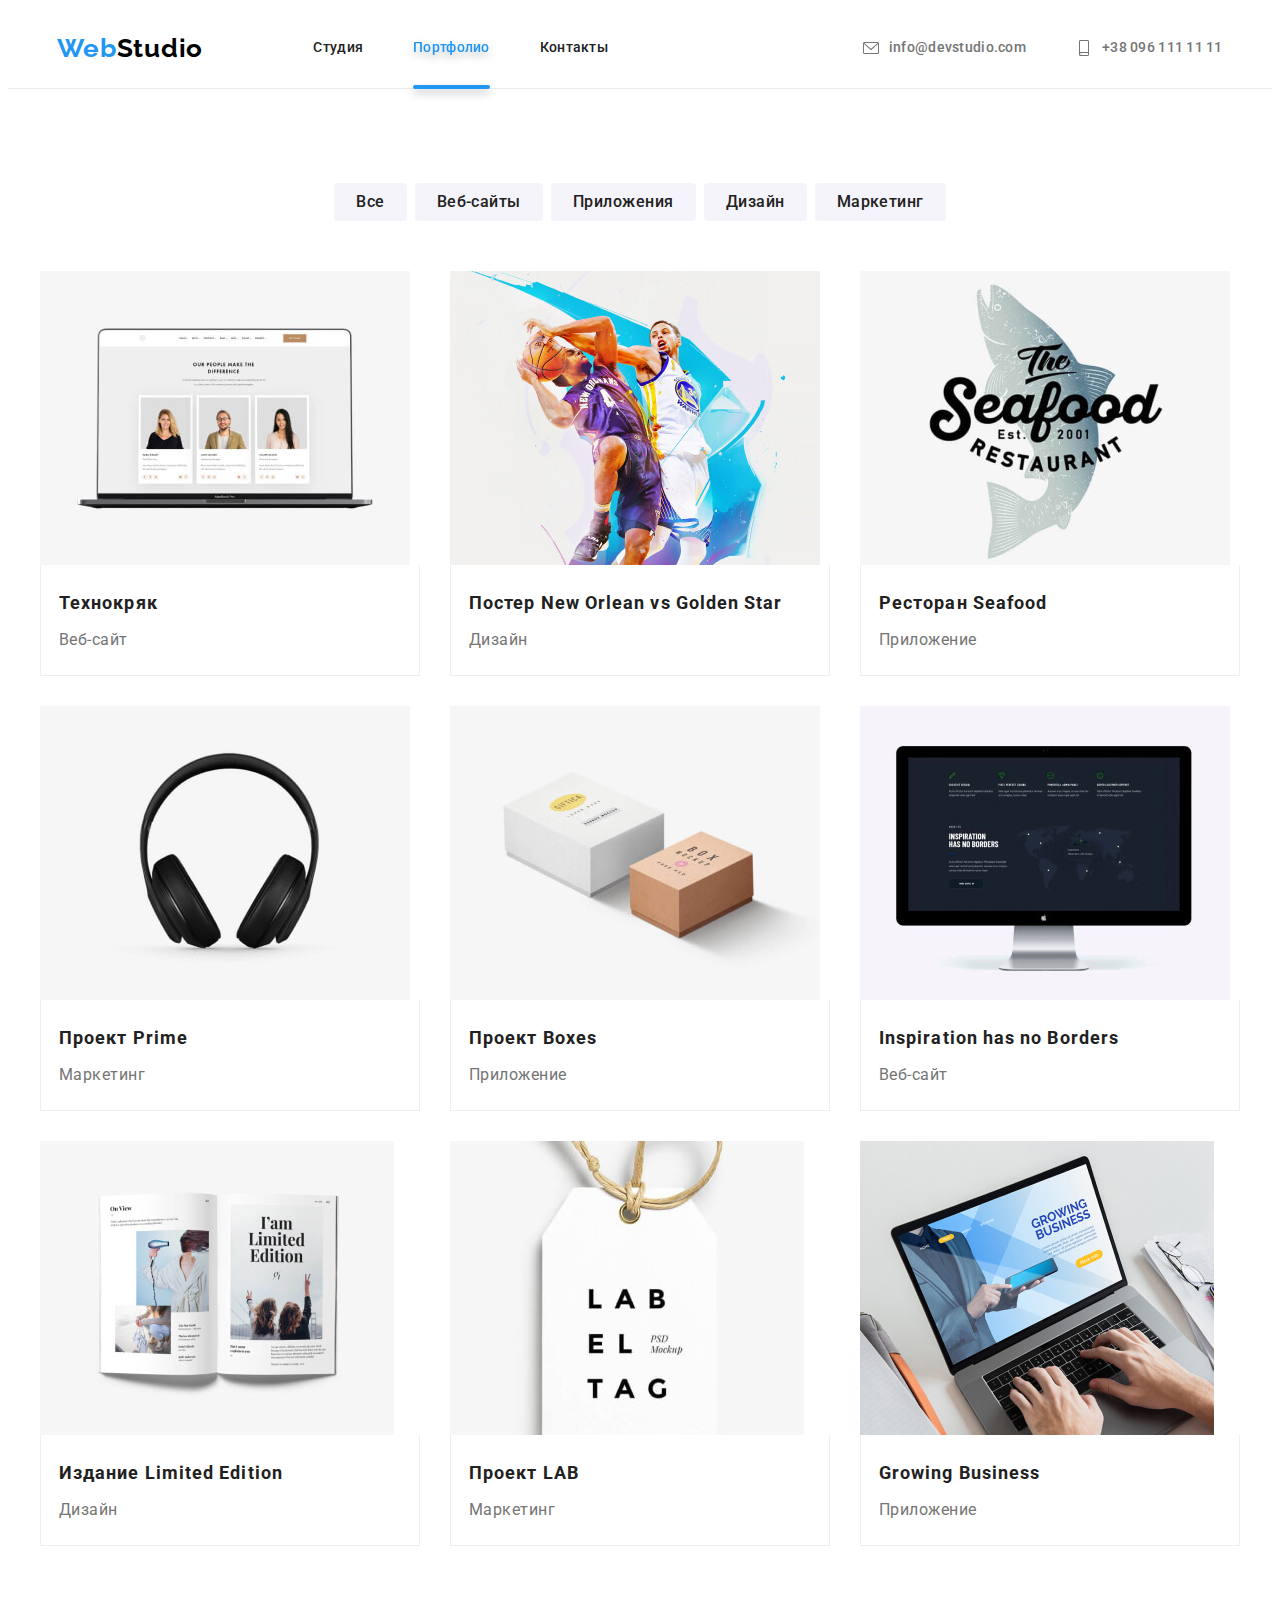
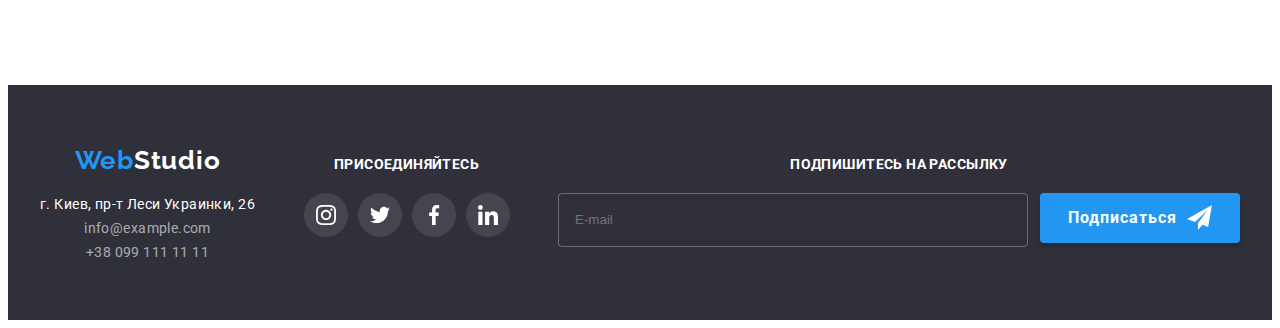
==== commit 7b84fd13: "фиксит ошибки в футере" ====
--- a/portfolio.html
+++ b/portfolio.html
@@ -32,7 +32,6 @@
             type="button"
             class="menu"
             aria-expanded="false"
-            aria-controls="menu-container"
             data-menu-button
           >
             <svg
@@ -156,29 +155,23 @@
                     <source
                       srcset="
                         ./images/works/works-1-desktop.jpg    1x,
-                        ./images/works/works-1-desktop@2x.jpg 2x,
-                        ./images/works/works-1-desktop.webp   1x
+                        ./images/works/works-1-desktop@2x.jpg 2x
                       "
                       media="(min-width:1200px)"
-                      type="image/webp"
                     />
                     <source
                       srcset="
                         ./images/works/works-1-tablet.jpg    1x,
-                        ./images/works/works-1-tablet@2x.jpg 2x,
-                        ./images/works/works-1-tablet.webp   1x
-                      "
-                      media="(min-width:768px)"
-                      type="image/webp"
+                        ./images/works/works-1-tablet@2x.jpg 2x
+                      "
+                      media="(min-width:768px)"
                     />
                     <source
                       srcset="
                         ./images/works/works-1.jpg    1x,
-                        ./images/works/works-1@2x.jpg 2x,
-                        ./images/works/works-1.webp   1x
-                      "
-                      media="(min-width:480px)"
-                      type="image/webp"
+                        ./images/works/works-1@2x.jpg 2x
+                      "
+                      media="(min-width:480px)"
                     />
                     <img src="./images/works/works-1.jpg" alt="ноутбук" />
                   </picture>
@@ -204,29 +197,23 @@
                     <source
                       srcset="
                         ./images/works/works-2-desktop.jpg    1x,
-                        ./images/works/works-2-desktop@2x.jpg 2x,
-                        ./images/works/works-2-desktop.webp   1x
+                        ./images/works/works-2-desktop@2x.jpg 2x
                       "
                       media="(min-width:1200px)"
-                      type="image/webp"
                     />
                     <source
                       srcset="
                         ./images/works/works-2-tablet.jpg    1x,
-                        ./images/works/works-2-tablet@2x.jpg 2x,
-                        ./images/works/works-2-tablet.webp   1x
-                      "
-                      media="(min-width:768px)"
-                      type="image/webp"
+                        ./images/works/works-2-tablet@2x.jpg 2x
+                      "
+                      media="(min-width:768px)"
                     />
                     <source
                       srcset="
                         ./images/works/works-2.jpg    1x,
-                        ./images/works/works-2@2x.jpg 2x,
-                        ./images/works/works-2.webp   1x
-                      "
-                      media="(min-width:480px)"
-                      type="image/webp"
+                        ./images/works/works-2@2x.jpg 2x
+                      "
+                      media="(min-width:480px)"
                     />
                     <img src="./images/works/works-2.jpg" alt="ноутбук" />
                   </picture>
@@ -253,29 +240,23 @@
                     <source
                       srcset="
                         ./images/works/works-3-desktop.jpg    1x,
-                        ./images/works/works-3-desktop@2x.jpg 2x,
-                        ./images/works/works-3-desktop.webp   1x
+                        ./images/works/works-3-desktop@2x.jpg 2x
                       "
                       media="(min-width:1200px)"
-                      type="image/webp"
                     />
                     <source
                       srcset="
                         ./images/works/works-3-tablet.jpg    1x,
-                        ./images/works/works-3-tablet@2x.jpg 2x,
-                        ./images/works/works-3-tablet.webp   1x
-                      "
-                      media="(min-width:768px)"
-                      type="image/webp"
+                        ./images/works/works-3-tablet@2x.jpg 2x
+                      "
+                      media="(min-width:768px)"
                     />
                     <source
                       srcset="
                         ./images/works/works-3.jpg    1x,
-                        ./images/works/works-3@2x.jpg 2x,
-                        ./images/works/works-3.webp   1x
-                      "
-                      media="(min-width:480px)"
-                      type="image/webp"
+                        ./images/works/works-3@2x.jpg 2x
+                      "
+                      media="(min-width:480px)"
                     />
                     <img src="./images/works/works-3.jpg" alt="ноутбук" />
                   </picture>
@@ -301,29 +282,23 @@
                     <source
                       srcset="
                         ./images/works/works-4-desktop.jpg    1x,
-                        ./images/works/works-4-desktop@2x.jpg 2x,
-                        ./images/works/works-4-desktop.webp   1x
+                        ./images/works/works-4-desktop@2x.jpg 2x
                       "
                       media="(min-width:1200px)"
-                      type="image/webp"
                     />
                     <source
                       srcset="
                         ./images/works/works-4-tablet.jpg    1x,
-                        ./images/works/works-4-tablet@2x.jpg 2x,
-                        ./images/works/works-4-tablet.webp   1x
-                      "
-                      media="(min-width:768px)"
-                      type="image/webp"
+                        ./images/works/works-4-tablet@2x.jpg 2x
+                      "
+                      media="(min-width:768px)"
                     />
                     <source
                       srcset="
                         ./images/works/works-4.jpg    1x,
-                        ./images/works/works-4@2x.jpg 2x,
-                        ./images/works/works-4.webp   1x
-                      "
-                      media="(min-width:480px)"
-                      type="image/webp"
+                        ./images/works/works-4@2x.jpg 2x
+                      "
+                      media="(min-width:480px)"
                     />
                     <img src="./images/works/works-4.jpg" alt="ноутбук" />
                   </picture>
@@ -349,29 +324,23 @@
                     <source
                       srcset="
                         ./images/works/works-5-desktop.jpg    1x,
-                        ./images/works/works-5-desktop@2x.jpg 2x,
-                        ./images/works/works-5-desktop.webp   1x
+                        ./images/works/works-5-desktop@2x.jpg 2x
                       "
                       media="(min-width:1200px)"
-                      type="image/webp"
                     />
                     <source
                       srcset="
                         ./images/works/works-5-tablet.jpg    1x,
-                        ./images/works/works-5-tablet@2x.jpg 2x,
-                        ./images/works/works-5-tablet.webp   1x
-                      "
-                      media="(min-width:768px)"
-                      type="image/webp"
+                        ./images/works/works-5-tablet@2x.jpg 2x
+                      "
+                      media="(min-width:768px)"
                     />
                     <source
                       srcset="
                         ./images/works/works-5.jpg    1x,
-                        ./images/works/works-5@2x.jpg 2x,
-                        ./images/works/works-5.webp   1x
-                      "
-                      media="(min-width:480px)"
-                      type="image/webp"
+                        ./images/works/works-5@2x.jpg 2x
+                      "
+                      media="(min-width:480px)"
                     />
                     <img src="./images/works/works-5.jpg" alt="ноутбук" />
                   </picture>
@@ -397,29 +366,23 @@
                     <source
                       srcset="
                         ./images/works/works-6-desktop.jpg    1x,
-                        ./images/works/works-6-desktop@2x.jpg 2x,
-                        ./images/works/works-6-desktop.webp   1x
+                        ./images/works/works-6-desktop@2x.jpg 2x
                       "
                       media="(min-width:1200px)"
-                      type="image/webp"
                     />
                     <source
                       srcset="
                         ./images/works/works-6-tablet.jpg    1x,
-                        ./images/works/works-6-tablet@2x.jpg 2x,
-                        ./images/works/works-6-tablet.webp   1x
-                      "
-                      media="(min-width:768px)"
-                      type="image/webp"
+                        ./images/works/works-6-tablet@2x.jpg 2x
+                      "
+                      media="(min-width:768px)"
                     />
                     <source
                       srcset="
                         ./images/works/works-6.jpg    1x,
-                        ./images/works/works-6@2x.jpg 2x,
-                        ./images/works/works-6.webp   1x
-                      "
-                      media="(min-width:480px)"
-                      type="image/webp"
+                        ./images/works/works-6@2x.jpg 2x
+                      "
+                      media="(min-width:480px)"
                     />
                     <img src="./images/works/works-6.jpg" alt="Монитор" />
                   </picture>
@@ -445,20 +408,16 @@
                     <source
                       srcset="
                         ./images/works/works-7-tablet.jpg    1x,
-                        ./images/works/works-7-tablet@2x.jpg 2x,
-                        ./images/works/works-7-tablet.webp   1x
-                      "
-                      media="(min-width:768px)"
-                      type="image/webp"
+                        ./images/works/works-7-tablet@2x.jpg 2x
+                      "
+                      media="(min-width:768px)"
                     />
                     <source
                       srcset="
                         ./images/works/works-7.jpg    1x,
-                        ./images/works/works-7@2x.jpg 2x,
-                        ./images/works/works-7.webp   1x
-                      "
-                      media="(min-width:480px)"
-                      type="image/webp"
+                        ./images/works/works-7@2x.jpg 2x
+                      "
+                      media="(min-width:480px)"
                     />
                     <img
                       src="./images/works/works-7.jpg"
@@ -487,20 +446,16 @@
                     <source
                       srcset="
                         ./images/works/works-8-tablet.jpg    1x,
-                        ./images/works/works-8-tablet@2x.jpg 2x,
-                        ./images/works/works-8-tablet.webp   1x
-                      "
-                      media="(min-width:768px)"
-                      type="image/webp"
+                        ./images/works/works-8-tablet@2x.jpg 2x
+                      "
+                      media="(min-width:768px)"
                     />
                     <source
                       srcset="
                         ./images/works/works-8.jpg    1x,
-                        ./images/works/works-8@2x.jpg 2x,
-                        ./images/works/works-8.webp   1x
-                      "
-                      media="(min-width:480px)"
-                      type="image/webp"
+                        ./images/works/works-8@2x.jpg 2x
+                      "
+                      media="(min-width:480px)"
                     />
                     <img src="./images/works/works-8.jpg" alt="Бирка" />
                   </picture>
@@ -526,20 +481,16 @@
                     <source
                       srcset="
                         ./images/works/works-9-tablet.jpg    1x,
-                        ./images/works/works-9-tablet@2x.jpg 2x,
-                        ./images/works/works-9-tablet.webp   1x
-                      "
-                      media="(min-width:768px)"
-                      type="image/webp"
+                        ./images/works/works-9-tablet@2x.jpg 2x
+                      "
+                      media="(min-width:768px)"
                     />
                     <source
                       srcset="
                         ./images/works/works-9.jpg    1x,
-                        ./images/works/works-9@2x.jpg 2x,
-                        ./images/works/works-9.webp   1x
-                      "
-                      media="(min-width:480px)"
-                      type="image/webp"
+                        ./images/works/works-9@2x.jpg 2x
+                      "
+                      media="(min-width:480px)"
                     />
                     <img
                       src="./images/works/works-9.jpg"
@@ -614,28 +565,29 @@
               </li>
             </ul>
           </div>
-        </div>
-
-        <div class="form-footer">
-          <p class="bottom-title">Подпишитесь на рассылку</p>
-          <form class="form-subscribe" action="#">
-            <input
-              type="email"
-              class="input-subscribe"
-              name="mail"
-              placeholder="E-mail"
-              required
-            />
-            <button type="submit" class="btn-subscribe">
-              <span class="btn-name">Подписаться</span>
-              <svg class="btn-subscribe-icon" width="25px" height="25px">
-                <use
-                  class="btn-svg-icon"
-                  href="./images/icons.svg#icon-send"
-                ></use>
-              </svg>
-            </button>
-          </form>
+          <div class="form-footer">
+            <p class="bottom-title">Подпишитесь на рассылку</p>
+            <form class="form-subscribe" action="#">
+              <label class="label-subscribe" for="mail"></label>
+              <input
+                type="email"
+                class="input-subscribe"
+                name="mail"
+                id="mail"
+                placeholder="E-mail"
+                required
+              />
+              <button type="submit" class="btn-subscribe">
+                <span class="btn-name">Подписаться</span>
+                <svg class="btn-subscribe-icon" width="25px" height="25px">
+                  <use
+                    class="btn-svg-icon"
+                    href="./images/icons.svg#icon-send"
+                  ></use>
+                </svg>
+              </button>
+            </form>
+          </div>
         </div>
       </div>
     </footer>
--- a/css/main.min.css
+++ b/css/main.min.css
@@ -1,2 +1,2 @@
-:root{--primary-text-color: #757575;--title-text-color: #212121;--accent-color: #2196f3;--primary-white-color: #ffffff;--primary-black-color: #000000;--footer-bcg-color: #2f303a;--footer-adr-color: rgba(255, 255, 255, 0.6);--secondary-bcg-color: #f5f4fa;--time-func: cubic-bezier(0.4, 0, 0.2, 1);--maine-font: 'Roboto', sans-serif;--secondary-font: 'Raleway', sans-serif}.visually-hidden{position:absolute;white-space:nowrap;width:1px;height:1px;overflow:hidden;border:0;padding:0;clip:rect(0 0 0 0);clip-path:inset(50%);margin:-1px}.social-list{display:flex;justify-content:center}.social-item{width:44px;height:44px;margin-right:10px}.social-item:last-child{margin-right:0}.social-link{width:100%;height:100%;border-radius:50%;display:flex;align-items:center;justify-content:center;transition:color 250ms var(--time-func),background-color 250ms var(--time-func)}.social-link:hover,.social-link:focus{background:var(--accent-color)}.social-icon{fill:#afb1b8}.social-link:hover .social-icon,.social-link:focus .social-icon{fill:var(--primary-white-color)}body{background-color:var(--primary-white-color);color:var(--primary-text-color);font-family:var(--maine-font)}img{display:block;max-width:100%;height:auto}p,h1,h2,h3,h4,h5,h6{margin:0}ul{margin:0;padding:0}.container{padding:0 15px;margin:0 auto;min-width:320px}@media screen and (max-width: 479px){.container{max-width:480px}}@media screen and (min-width: 480px){.container{width:480px}}@media screen and (min-width: 768px){.container{width:768px}}@media screen and (min-width: 1200px){.container{width:1200px}}.list{list-style:none}.link{text-decoration:none}.section-title{color:var(--title-text-color);font-weight:700;font-size:28px;line-height:1.18;text-align:center;letter-spacing:0.03em;margin-bottom:30px}@media screen and (min-width: 1200px){.section-title{margin-bottom:50px;font-size:36px;line-height:1.17}}.footer{flex-direction:column;padding:60px 0;background-color:var(--footer-bcg-color);margin:0 auto;text-align:center}@media screen and (min-width: 1200px){.container-bottom{display:flex;justify-content:space-between;align-items:baseline}}.item-contacts:not(:last-child){margin-bottom:9px}.item-contacts{transition:color 250ms var(--time-func)}.bottom-left{text-align:center}@media screen and (min-width: 768px){.bottom-left{margin-right:165px}}@media screen and (min-width: 1200px){.bottom-left{width:231px;margin-right:70px}}.footer-list{list-style:none;color:var(--primary-white-color)}.footer-list .footer-link{color:var(--footer-adr-color);text-decoration:none;transition:color 250ms var(--time-func)}.footer-list :hover,.footer-list :focus{color:var(--accent-color)}.footer-adress{margin-top:20px;margin-bottom:60px;font-style:inherit;font-size:14px;letter-spacing:0.03em}.footer-adress :not(:last-child){margin-bottom:8px}@media screen and (min-width: 1200px){.footer-adress{margin-top:0;margin-bottom:0}}@media screen and (max-width: 767px){.links{margin-bottom:60px;text-align:center}}@media screen and (min-width: 768px){.contact-social-wraper{display:flex;justify-content:center}}.bottom-title{margin-top:0;margin-bottom:20px;font-weight:700;font-size:14px;line-height:1.14;letter-spacing:0.03em;text-transform:uppercase;color:var(--primary-white-color)}.bottom-icon-list{display:flex;justify-content:center}.item-bottom{fill:var(--primary-white-color)}.bottom-icon-list-item{width:44px;height:44px}.bottom-icon-list-item .link:hover,.bottom-icon-list-item .link:focus{background-color:var(--accent-color)}.bottom-icon-list-item .link{fill:currentColor}.bottom-icon-list-item:not(:last-child){margin-right:10px}.icon-link{width:100%;height:100%;background-color:rgba(255,255,255,0.1);border-radius:50%;display:flex;align-items:center;justify-content:center;transition:color 250ms var(--time-func),background-color 250ms var(--time-func)}.form-footer{text-align:center}@media screen and (min-width: 1200px){.form-footer{width:570px;height:86px;margin-left:93px}}@media screen and (max-width: 1199px){.form-subscribe{display:flex;flex-direction:column;align-items:center}}@media screen and (min-width: 1200px){.form-subscribe{display:flex}}.input-subscribe{margin-bottom:20px;padding-left:16px;position:relative;width:100%;height:50px;background-color:transparent;border:1px solid rgba(255,255,255,0.3);border-radius:4px;color:rgba(255,255,255,0.6)}@media screen and (min-width: 768px){.input-subscribe{width:450px}}@media screen and (min-width: 1200px){.input-subscribe{margin-bottom:0}}.btn-subscribe{display:flex;align-items:center;justify-content:center;width:200px;height:50px;border:none;border-radius:4px;background-color:var(--accent-color);cursor:pointer;color:var(--primary-white-color);margin-left:12px;box-shadow:0px 4px 4px 0px #00000026}.btn-name{font-family:var(--maine-font);font-style:normal;font-weight:700;font-size:16px;line-height:1.87;letter-spacing:0.06em;margin-right:10px}.btn-svg-icon{fill:var(--primary-white-color)}.modal{position:relative;margin:0 auto;padding:40px;width:100%;background-color:var(--primary-white-color);box-shadow:0px 1px 3px rgba(0,0,0,0.12),0px 1px 1px rgba(0,0,0,0.14),0px 2px 1px rgba(0,0,0,0.2);border-radius:4px}@media screen and (min-width: 480px){.modal{max-width:450px}}@media screen and (min-width: 1200px){.modal{position:absolute;z-index:102;max-width:528px;top:50%;left:50%;transform:translate(-50%, -50%) scale(1);transition:transform 250ms var(--time-func)}}.text-modal-form{font-family:var(--maine-font);font-style:normal;font-weight:700;font-size:20px;line-height:1.15;text-align:center;letter-spacing:0.03em;color:var(--title-text-color)}.form-modal{margin-top:12px;display:flex;flex-direction:column}.label-modal{margin-bottom:4px;font-family:var(--maine-font);font-style:normal;font-weight:normal;font-size:12px;line-height:1.166;letter-spacing:0.01em;color:var(--primary-text-color)}.input-modal{display:inline-grid;position:relative;margin-bottom:10px}.input-form{height:40px;padding-left:42px}.svg-modal{position:absolute;margin-left:12px;top:50%;transform:translateY(-50%);height:18px;width:18px;transition:fill 250ms var(--time-func)}.textarea-form{padding:12px 16px;height:120px;width:100%;font-family:var(--maine-font);margin-bottom:20px;font-style:normal;font-weight:normal;font-size:12px;line-height:1.166;letter-spacing:0.01em}.link-conditions{color:var(--accent-color)}.policy{margin-bottom:30px;text-align:center}.label-policy{font-family:var(--maine-font);font-style:normal;font-weight:normal;font-size:14px;line-height:1.71;letter-spacing:0.03em;color:var(--primary-text-color)}.label-policy::before{display:inline-block;content:'';vertical-align:middle;margin-right:8px;border:1px solid var(--primary-text-color);border-radius:4px;height:16px;width:15px;transition:background-color 250ms linear var(--time-func) transrorm 250ms linear var(--time-func)}.input-policy:focus+.label-policy::before{border:2px solid var(--accent-color)}.input-policy:checked+.label-policy::before{border:1px solid var(--accent-color);background-color:var(--accent-color);background-image:url(../images/icon_check.svg);background-size:cover;background-position:center;background-repeat:no-repeat}.input-form:placeholder-shown{border:1px solid rgba(33,33,33,0.2);border-radius:4px;transition:border-color 250ms var(--time-func)}.input-form:placeholder-shown:focus,.textarea-form:placeholder-shown:focus{outline:none;border:1px solid var(--accent-color);border-radius:4px}.textarea-form:placeholder-shown{border:1px solid rgba(33,33,33,0.2);border-radius:4px;resize:none;transition:border-color 250ms var(--time-func)}.input-form:focus+.svg-modal{fill:var(--accent-color)}.btn-form-link{color:var(--primary-white-color);border:none;padding:0;width:200px;height:50px;background:#188ce8;box-shadow:0px 4px 4px rgba(0,0,0,0.15);border-radius:4px;font-family:var(--maine-font);font-style:normal;font-weight:700;font-size:16px;line-height:1.88;letter-spacing:0.06em;cursor:pointer;display:block;margin:0 auto;transition:color 250ms var(--time-func),background-color 250ms var(--time-func),box-shadow 250ms var(--time-func)}.btn-close{position:absolute;top:8px;right:8px;display:flex;justify-content:center;align-items:center;padding:0;width:30px;height:30px;border-radius:50%;cursor:pointer;color:var(--title-text-color);background:var(--primary-white-color);border:1px solid rgba(0,0,0,0.1)}.btn-close:hover,.btn-close:focus>.close-icon{fill:var(--accent-color);transition:color 250ms linear var(--time-func) transrorm 250ms linear var(--time-func)}.backdrop{position:fixed;width:100vw;height:100vh;overflow-y:scroll;left:0;top:0;padding:94px 15px;background-color:rgba(0,0,0,0.2);opacity:1;transition:opacity 250ms var(--time-func);z-index:2}.backdrop.is-hidden{opacity:0;pointer-events:none}.backdrop.is-hidden .modal{transform:translate(-50%, -50%) scale(1.1)}.logo-name__header{text-decoration:none;color:var(--primary-black-color)}@media screen and (min-width: 768px) and (max-width: 1199px){.logo-name__header{margin-right:88px}}.logo-name__footer{color:var(--primary-white-color);display:inline-block}@media screen and (min-width: 1200px){.logo-name__footer{margin-bottom:20px}}.logo-name{font-family:var(--secondary-font);font-weight:700;font-size:24px;line-height:1.17;letter-spacing:0.03em;transition:color 250ms var(--time-func)}.logo-name:hover{color:var(--accent-color)}@media screen and (min-width: 1200px){.logo-name{font-size:26px;line-height:1.19}}.logo-web{color:var(--accent-color)}.logo-mobmenu-block{position:relative;display:flex;align-items:center}@media screen and (min-width: 1200px){.logo-mobmenu-block{margin-right:93px}}.menu{position:absolute;right:0;z-index:100;display:inline-flex;margin:0;padding:0;border:none;background-color:transparent;cursor:pointer;outline:none}.menu:hover .icon-close,.menu:hover .icon-menu .menu:focus .icon-close,.menu:focus .icon-menu{fill:var(--accent-color)}@media screen and (min-width: 768px){.menu{display:none}}.menu .icon-close{display:none}.menu.is-open .icon-close{display:block}.menu.is-open .icon-menu{display:none}.menu.is-open{position:fixed;right:10px}@media screen and (max-width: 767px){.navigation-menu{position:fixed;display:flex;flex-direction:column;transform:translateX(100%);transition:transform 250ms var(--time-func);z-index:10;padding:48px 40px;background-color:#fff;text-align:center;width:100vw;height:100vh;top:0;left:0}.navigation-menu.navigation-menu.is-open{transform:translateX(0%);overflow-y:auto}}@media screen and (min-width: 768px){.navigation-menu{display:flex;align-items:center}}.button-hero{display:block;margin:0 auto;padding:10px 32px}.button{cursor:pointer;border:none;border-radius:4px;color:var(--title-text-color);background-color:var(--secondary-bcg-color);font-family:inherit;font-weight:700;font-size:16px;line-height:1.87;letter-spacing:0.06em}.button:hover,.button:focus{background-color:var(--primary-white-color);color:var(--accent-color)}button.primary{background-color:var(--accent-color);color:var(--primary-white-color);transition:color 250ms var(--time-func),background-color 250ms var(--time-func)}button.secondery{background-color:var(--primary-white-color);color:var(--accent-color);transition:color 250ms var(--time-func),background-color 250ms var(--time-func)}.button-filtr{font-weight:500;font-size:16px;line-height:1.62;text-align:center;letter-spacing:0.03em;transition:color 250ms var(--time-func),background-color 250ms var(--time-func),box-shadow 250ms var(--time-func)}.button-filtr:hover,.button-filtr:focus{background-color:var(--accent-color);color:var(--primary-white-color);box-shadow:0px 4px 4px 0px #00000040}.button-filtr.active{background-color:var(--accent-color);color:var(--primary-white-color);box-shadow:0px 4px 4px 0px #00000040}.hero{background:var(--footer-bcg-color);padding:118px 0;min-height:400px;height:100%;margin-left:auto;margin-right:auto;background-image:linear-gradient(rgba(47,48,58,0.4), rgba(47,48,58,0.4)),url("../images/hero/hero.jpg");background-position:center;background-repeat:no-repeat;background-size:cover}@media (min-device-pixel-ratio: 2), (min-resolution: 192dpi), (min-resolution: 2dppx){.hero{background-image:linear-gradient(rgba(47,48,58,0.4), rgba(47,48,58,0.4)),url("../images/hero/hero2x.jpg")}}@media screen and (min-width: 481px){.hero{background-image:linear-gradient(rgba(47,48,58,0.4), rgba(47,48,58,0.4)),url("../images/hero/hero-tablet.jpg");max-width:768px;height:100%}}@media screen and (min-width: 481px) and (min-device-pixel-ratio: 2), screen and (min-width: 481px) and (min-resolution: 192dpi), screen and (min-width: 481px) and (min-resolution: 2dppx){.hero{background-image:linear-gradient(rgba(47,48,58,0.4), rgba(47,48,58,0.4)),url("../images/hero/hero-tablet2x.jpg")}}@media screen and (min-width: 769px){.hero{background-image:linear-gradient(rgba(47,48,58,0.4), rgba(47,48,58,0.4)),url("../images/hero/hero-desktop.jpg");max-width:1600px;height:100%;padding:200px 0}}@media screen and (min-width: 769px) and (min-device-pixel-ratio: 2), screen and (min-width: 769px) and (min-resolution: 192dpi), screen and (min-width: 769px) and (min-resolution: 2dppx){.hero{background-image:linear-gradient(rgba(47,48,58,0.4), rgba(47,48,58,0.4)),url("../images/hero/hero-desktop2x.jpg")}}.hero-title{text-transform:uppercase;text-align:center;color:var(--primary-white-color);font-style:normal;font-weight:900;font-size:20px;line-height:1.6153;margin-bottom:30px;letter-spacing:0.06em}@media screen and (min-width: 480px){.hero-title{font-size:26px;line-height:1.6153}}@media screen and (min-width: 1200px){.hero-title{font-size:44px;line-height:1.364}}.list-team{display:flex;flex-direction:column;align-items:center}@media screen and (min-width: 768px){.list-team{flex-direction:row;flex-wrap:wrap;margin:-15px}}@media screen and (min-width: 1200px){.list-team{flex-wrap:wrap;margin-left:-30px;margin-bottom:-30px}}.team-icon{display:flex;flex-direction:column;margin:15px;background-color:var(--primary-white-color);max-width:calc(100% / 1 - 30px);box-shadow:0px 4px 4px 0px #00000040}@media screen and (min-width: 768px){.team-icon{max-width:calc(100% / 2 - 30px)}}@media screen and (min-width: 1200px){.team-icon{max-width:calc(100% / 4 - 30px);margin:0;margin-left:30px;margin-bottom:30px}}.section-team{background-color:var(--secondary-bcg-color);padding:60px 0}.section-team .team-title{color:var(--title-text-color);font-weight:500;font-size:16px;line-height:1.19;text-align:center;letter-spacing:0.03em;margin-bottom:10px}@media screen and (min-width: 1200px){.section-team{padding:94px 0}}.team-list-text{font-size:16px;line-height:1.19;text-align:center;letter-spacing:0.03em;margin-bottom:16px}.team-item-descrip{padding:30px 32px}.section-clients{background-color:var(--primary-white-color);padding:60px 0}@media screen and (min-width: 1200px){.section-clients{padding-top:94px;padding-bottom:94px}}.clients-icon{fill:currentColor;transition:fill 250ms var(--time-func)}.list-clients{display:flex;flex-wrap:wrap;justify-content:center;margin:-15px}.clients-icon-background{margin:15px;width:calc((100% - 2 * 30px) / 2)}@media screen and (min-width: 768px){.clients-icon-background{width:calc((100% - 3 * 30px) / 3)}}@media screen and (min-width: 768px){.clients-icon-background{margin-right:30px}}@media screen and (min-width: 1200px){.clients-icon-background{width:calc((100% - 6 * 30px) / 6);margin-right:15px}}.item-box{color:#afb1b8;display:flex;height:92px;width:100%;border:1px solid #afb1b8;border-radius:4px;align-items:center;justify-content:center;transition:border-color 250ms var(--time-func)}.item-box:hover,.item-box:focus{border-color:var(--accent-color)}@media screen and (min-width: 768px){.item-box{width:100%}}@media screen and (min-width: 1200px){.item-box{height:92px;width:170px}}.item-box:focus .clients-icon,.item-box:hover .clients-icon{fill:var(--accent-color)}.thumb{position:relative}.text-doing{position:absolute;display:flex;justify-content:center;height:70px;width:100%;bottom:0;left:0;margin:auto;align-items:center;font-style:normal;font-weight:700;font-size:14px;line-height:1.14;text-align:center;letter-spacing:0.03em;text-transform:uppercase;background:rgba(47,48,58,0.8);color:var(--primary-white-color)}.section-doing{padding-bottom:94px;display:none}@media screen and (min-width: 1200px){.section-doing{display:block}}.list-doing{display:flex;flex-wrap:wrap;margin-left:-30px;margin-bottom:-30px}.list-doing-item{width:calc(100% / 3 - 30px);margin-left:30px;margin-bottom:30px}.section-features .features-title{color:var(--title-text-color);font-weight:700;font-size:14px;line-height:1.14;letter-spacing:0.03em;text-transform:uppercase;margin-bottom:10px}@media screen and (max-width: 767px){.section-features .features-title{text-align:center}}.features-text{font-size:14px;line-height:1.71;letter-spacing:0.03em}.section-features{padding:60px 0;margin:0 auto}@media screen and (min-width: 1200px){.section-features{padding-top:94px;padding-bottom:94px}}@media screen and (min-width: 768px){.list-features{display:flex;flex-wrap:wrap;margin:-15px}}@media screen and (max-width: 767px){.features-item:not(:last-child){margin-bottom:30px}}@media screen and (min-width: 768px){.features-item{max-width:calc(100% / 2 - 30px);margin:15px}}@media screen and (min-width: 1200px){.features-item{max-width:calc(100% / 4 - 30px)}}.features-icon-background{display:flex;align-items:center;justify-content:center;height:120px;margin-bottom:30px;background-color:var(--secondary-bcg-color);border-radius:4px}.portfolio-list .title{color:var(--title-text-color);font-weight:700;font-size:18px;line-height:2;letter-spacing:0.06em;margin-bottom:4px}.portfolio-list-text{font-size:16px;color:var(--primary-text-color);line-height:1.87;letter-spacing:0.03em}.menu-partfolio{display:flex;flex-wrap:wrap;margin-bottom:25px}@media screen and (min-width: 768px){.menu-partfolio{justify-content:center;margin-bottom:30px}}@media screen and (min-width: 1200px){.menu-partfolio{margin-bottom:50px}}@media screen and (max-width: 767px){.item-filtr{margin-right:8px}.item-filtr:not(:nth-last-child(-n+2)){margin-bottom:15px}}@media screen and (min-width: 768px){.item-filtr:not(:last-child){margin-right:8px}}.section-portfolio{padding-top:60px;padding-bottom:60px}@media screen and (min-width: 1200px){.section-portfolio{padding-top:94px;padding-bottom:94px}}.portfolio-item-descrip{flex-grow:1;padding:20px 18px;border-bottom:1px solid #eeeeee;border-left:1px solid #eeeeee;border-right:1px solid #eeeeee}@media screen and (min-width: 768px){.portfolio-list{margin:-15px;display:flex;flex-wrap:wrap}}@media screen and (min-width: 1200px){.portfolio-list{margin-bottom:-30px;padding-bottom:60px}}.item-portfolio:not(:last-child){margin-bottom:30px}.item-portfolio:hover .overlay-box{transform:translateY(0%)}@media screen and (min-width: 768px){.item-portfolio{margin:15px}.item-portfolio:not(:last-child){margin-bottom:15px}}@media screen and (min-width: 1200px){.item-portfolio{width:calc(100% / 3 - 30px)}}.portfolio-project-item:focus .overlay-box{transform:translateY(0%)}.portfolio-project-item{display:flex;flex-direction:column;transition:box-shadow 1000ms var(--time-func)}.portfolio-project-item:focus,.portfolio-project-item:hover{box-shadow:0px 4px 4px 0px #00000040}.image-portfolio{position:relative;overflow:hidden}.overlay-box{position:absolute;overflow:scroll;padding:49px 24px;justify-content:center;top:0;left:0;width:100%;height:100%;background:rgba(33,150,243,0.9);transform:translateY(101%);transition:transform 250ms var(--time-func)}.overlay-box-text{margin:0;color:var(--primary-white-color);font-weight:400;font-size:18px;line-height:1.56}.image-item{display:block;max-width:100%;height:auto}.button-filtr{padding:6px 22px}.header{border-bottom:1px solid #ececec;position:relative}@media screen and (max-width: 767px){.header{padding:16px 0}}.header-nav__cont{display:flex;flex-grow:1}@media screen and (min-width: 1200px){.header-nav__cont{margin-right:205px}}@media screen and (max-width: 767px){.header-menu__item{margin-bottom:32px}}@media screen and (min-width: 768px){.header-menu__item:not(:last-child){margin-right:50px}}@media screen and (min-width: 768px){.header__container{display:flex;align-items:center}}@media screen and (min-width: 1200px){.header__container{display:flex;justify-content:space-evenly}}@media screen and (min-width: 768px){.nav-link{padding-top:32px;padding-bottom:32px}}@media screen and (max-width: 767px){.connect-item:last-child>.connect-item-phone{color:var(--accent-color);font-size:40px}}.connect-item:not(:last-child){margin-top:32px}@media screen and (min-width: 768px){.connect-item:not(:last-child){margin-bottom:10px;margin-top:0}}@media screen and (min-width: 1200px){.connect-item:not(:last-child){margin-right:50px;margin-bottom:0}}@media screen and (min-width: 768px){.header__nav{display:flex}}.header__nav .link{font-size:40px;color:var(--title-text-color);font-weight:500;line-height:1.18;letter-spacing:0.02em;transition:color 250ms var(--time-func)}@media screen and (min-width: 768px){.header__nav .link{font-size:14px;line-height:1.14}}.header__nav .link:hover,.header__nav .link:focus{color:var(--accent-color)}.header__nav .link.current{color:var(--accent-color);transition:filter 250ms var(--time-func)}@media screen and (min-width: 768px){.header__nav .link.current{filter:drop-shadow(0px 4px 4px rgba(0,0,0,0.25))}}@media screen and (min-width: 768px){.current.link::after{position:absolute;content:'';width:100%;height:4px;bottom:-1px;left:0;background:var(--accent-color);border-radius:2px}}.header-contact__link{list-style:none;display:flex;flex-direction:column-reverse}@media screen and (min-width: 768px){.header-contact__link{flex-direction:column;font-size:14px;line-height:1.14;margin-top:0px;margin-left:50px}}@media screen and (min-width: 1200px){.header-contact__link{display:flex;flex-direction:row}}.header-contact__link .link{color:var(--title-text-color);font-weight:500;font-size:28px;line-height:1.18;letter-spacing:0.02em;color:var(--primary-text-color);transition:color 250ms var(--time-func)}@media screen and (min-width: 768px){.header-contact__link .link{font-size:14px;line-height:1.14}}.header-contact__link .link:hover,.header-contact__link .link:focus{color:var(--accent-color)}.connect-item__all{display:block;align-items:center;display:flex;fill:currentColor}.icon-picture{display:none;margin-right:10px}@media screen and (min-width: 768px){.icon-picture{display:block}}.social-mobile-list{margin-top:64px;display:flex;flex-wrap:wrap}@media screen and (min-width: 768px){.social-mobile-list{display:none}}.social-mobile-link{font-family:Roboto;font-style:normal;font-weight:500;font-size:18px;line-height:1.22;letter-spacing:0.02em;color:var(--accent-color)}.social-mobile-item:not(:last-child){margin-right:10px;margin-bottom:10px;padding-right:10px;border-right:1px solid rgba(33,33,33,0.2)}
+:root{--primary-text-color: #757575;--title-text-color: #212121;--accent-color: #2196f3;--primary-white-color: #ffffff;--primary-black-color: #000000;--footer-bcg-color: #2f303a;--footer-adr-color: rgba(255, 255, 255, 0.6);--secondary-bcg-color: #f5f4fa;--time-func: cubic-bezier(0.4, 0, 0.2, 1);--maine-font: 'Roboto', sans-serif;--secondary-font: 'Raleway', sans-serif}.visually-hidden{position:absolute;white-space:nowrap;width:1px;height:1px;overflow:hidden;border:0;padding:0;clip:rect(0 0 0 0);clip-path:inset(50%);margin:-1px}.social-list{display:flex;justify-content:center}.social-item{width:44px;height:44px;margin-right:10px}.social-item:last-child{margin-right:0}.social-link{width:100%;height:100%;border-radius:50%;display:flex;align-items:center;justify-content:center;transition:color 250ms var(--time-func),background-color 250ms var(--time-func)}.social-link:hover,.social-link:focus{background:var(--accent-color)}.social-icon{fill:#afb1b8}.social-link:hover .social-icon,.social-link:focus .social-icon{fill:var(--primary-white-color)}body{background-color:var(--primary-white-color);color:var(--primary-text-color);font-family:var(--maine-font)}img{display:block;max-width:100%;height:auto}p,h1,h2,h3,h4,h5,h6{margin:0}ul{margin:0;padding:0}.container{padding:0 15px;margin:0 auto;min-width:320px}@media screen and (max-width: 479px){.container{max-width:480px}}@media screen and (min-width: 480px){.container{width:480px}}@media screen and (min-width: 768px){.container{width:768px}}@media screen and (min-width: 1200px){.container{width:1200px}}.list{list-style:none}.link{text-decoration:none}.section-title{color:var(--title-text-color);font-weight:700;font-size:28px;line-height:1.18;text-align:center;letter-spacing:0.03em;margin-bottom:30px}@media screen and (min-width: 1200px){.section-title{margin-bottom:50px;font-size:36px;line-height:1.17}}.footer{flex-direction:column;padding:60px 0;background-color:var(--footer-bcg-color);margin:0 auto;text-align:center}.item-contacts:not(:last-child){margin-bottom:9px}.item-contacts{transition:color 250ms var(--time-func)}.footer-list{list-style:none;color:var(--primary-white-color)}.footer-list .footer-link{color:var(--footer-adr-color);text-decoration:none;transition:color 250ms var(--time-func)}.footer-list :hover,.footer-list :focus{color:var(--accent-color)}.footer-adress{margin-top:20px;margin-bottom:60px;font-style:inherit;font-size:14px;letter-spacing:0.03em}.footer-adress :not(:last-child){margin-bottom:8px}@media screen and (min-width: 1200px){.footer-adress{margin-top:0;margin-bottom:0}}@media screen and (max-width: 1199px){.links{margin-bottom:60px;text-align:center}}@media screen and (min-width: 768px){.contact-social-wraper{display:flex;flex-wrap:wrap;justify-content:space-around;align-items:baseline}}@media screen and (min-width: 1200px){.contact-social-wraper{justify-content:space-between}}.bottom-title{margin-top:0;margin-bottom:20px;font-weight:700;font-size:14px;line-height:1.14;letter-spacing:0.03em;text-transform:uppercase;color:var(--primary-white-color)}.bottom-icon-list{display:flex;justify-content:center}.item-bottom{fill:var(--primary-white-color)}.bottom-icon-list-item{width:44px;height:44px}.bottom-icon-list-item .link:hover,.bottom-icon-list-item .link:focus{background-color:var(--accent-color)}.bottom-icon-list-item .link{fill:currentColor}.bottom-icon-list-item:not(:last-child){margin-right:10px}.icon-link{width:100%;height:100%;background-color:rgba(255,255,255,0.1);border-radius:50%;display:flex;align-items:center;justify-content:center;transition:color 250ms var(--time-func),background-color 250ms var(--time-func)}.form-footer{text-align:center}@media screen and (min-width: 1200px){.form-footer{height:86px}}@media screen and (max-width: 1199px){.form-subscribe{display:flex;flex-direction:column;align-items:center}}@media screen and (min-width: 1200px){.form-subscribe{display:flex}}.input-subscribe{margin-bottom:20px;padding-left:16px;position:relative;width:100%;height:50px;background-color:transparent;border:1px solid rgba(255,255,255,0.3);border-radius:4px;color:rgba(255,255,255,0.6)}@media screen and (min-width: 768px){.input-subscribe{width:450px}}@media screen and (min-width: 1200px){.input-subscribe{margin-bottom:0}}.btn-subscribe{display:flex;align-items:center;justify-content:center;width:200px;height:50px;border:none;border-radius:4px;background-color:var(--accent-color);cursor:pointer;color:var(--primary-white-color);margin-left:12px;box-shadow:0px 4px 4px 0px #00000026}.btn-name{font-family:var(--maine-font);font-style:normal;font-weight:700;font-size:16px;line-height:1.87;letter-spacing:0.06em;margin-right:10px}.btn-svg-icon{fill:var(--primary-white-color)}.modal{position:relative;margin:0 auto;padding:40px;width:100%;background-color:var(--primary-white-color);box-shadow:0px 1px 3px rgba(0,0,0,0.12),0px 1px 1px rgba(0,0,0,0.14),0px 2px 1px rgba(0,0,0,0.2);border-radius:4px}@media screen and (min-width: 480px){.modal{max-width:450px}}@media screen and (min-width: 1200px){.modal{position:absolute;z-index:102;max-width:528px;top:50%;left:50%;transform:translate(-50%, -50%) scale(1);transition:transform 250ms var(--time-func)}}.text-modal-form{font-family:var(--maine-font);font-style:normal;font-weight:700;font-size:20px;line-height:1.15;text-align:center;letter-spacing:0.03em;color:var(--title-text-color)}.form-modal{margin-top:12px;display:flex;flex-direction:column}.label-modal{margin-bottom:4px;font-family:var(--maine-font);font-style:normal;font-weight:normal;font-size:12px;line-height:1.166;letter-spacing:0.01em;color:var(--primary-text-color)}.input-modal{display:inline-grid;position:relative;margin-bottom:10px}.input-form{height:40px;padding-left:42px}.svg-modal{position:absolute;margin-left:12px;top:50%;transform:translateY(-50%);height:18px;width:18px;transition:fill 250ms var(--time-func)}.textarea-form{padding:12px 16px;height:120px;width:100%;font-family:var(--maine-font);margin-bottom:20px;font-style:normal;font-weight:normal;font-size:12px;line-height:1.166;letter-spacing:0.01em}.link-conditions{color:var(--accent-color)}.policy{margin-bottom:30px;text-align:center}.label-policy{font-family:var(--maine-font);font-style:normal;font-weight:normal;font-size:14px;line-height:1.71;letter-spacing:0.03em;color:var(--primary-text-color)}.label-policy::before{display:inline-block;content:'';vertical-align:middle;margin-right:8px;border:1px solid var(--primary-text-color);border-radius:4px;height:16px;width:15px;transition:background-color 250ms linear var(--time-func) transrorm 250ms linear var(--time-func)}.input-policy:focus+.label-policy::before{border:2px solid var(--accent-color)}.input-policy:checked+.label-policy::before{border:1px solid var(--accent-color);background-color:var(--accent-color);background-image:url(../images/icon_check.svg);background-size:cover;background-position:center;background-repeat:no-repeat}.input-form:placeholder-shown{border:1px solid rgba(33,33,33,0.2);border-radius:4px;transition:border-color 250ms var(--time-func)}.input-form:placeholder-shown:focus,.textarea-form:placeholder-shown:focus{outline:none;border:1px solid var(--accent-color);border-radius:4px}.textarea-form:placeholder-shown{border:1px solid rgba(33,33,33,0.2);border-radius:4px;resize:none;transition:border-color 250ms var(--time-func)}.input-form:focus+.svg-modal{fill:var(--accent-color)}.btn-form-link{color:var(--primary-white-color);border:none;padding:0;width:200px;height:50px;background:#188ce8;box-shadow:0px 4px 4px rgba(0,0,0,0.15);border-radius:4px;font-family:var(--maine-font);font-style:normal;font-weight:700;font-size:16px;line-height:1.88;letter-spacing:0.06em;cursor:pointer;display:block;margin:0 auto;transition:color 250ms var(--time-func),background-color 250ms var(--time-func),box-shadow 250ms var(--time-func)}.btn-close{position:absolute;top:8px;right:8px;display:flex;justify-content:center;align-items:center;padding:0;width:30px;height:30px;border-radius:50%;cursor:pointer;color:var(--title-text-color);background:var(--primary-white-color);border:1px solid rgba(0,0,0,0.1)}.btn-close:hover,.btn-close:focus>.close-icon{fill:var(--accent-color);transition:color 250ms linear var(--time-func) transrorm 250ms linear var(--time-func)}.backdrop{position:fixed;width:100vw;height:100vh;overflow-y:scroll;left:0;top:0;padding:94px 15px;background-color:rgba(0,0,0,0.2);opacity:1;transition:opacity 250ms var(--time-func);z-index:2}.backdrop.is-hidden{opacity:0;pointer-events:none}.backdrop.is-hidden .modal{transform:translate(-50%, -50%) scale(1.1)}.logo-name__header{text-decoration:none;color:var(--primary-black-color)}@media screen and (min-width: 768px) and (max-width: 1199px){.logo-name__header{margin-right:88px}}.logo-name__footer{color:var(--primary-white-color);display:inline-block}@media screen and (min-width: 1200px){.logo-name__footer{margin-bottom:20px}}.logo-name{font-family:var(--secondary-font);font-weight:700;font-size:24px;line-height:1.17;letter-spacing:0.03em;transition:color 250ms var(--time-func)}.logo-name:hover{color:var(--accent-color)}@media screen and (min-width: 1200px){.logo-name{font-size:26px;line-height:1.19}}.logo-web{color:var(--accent-color)}.logo-mobmenu-block{position:relative;display:flex;align-items:center}@media screen and (min-width: 1200px){.logo-mobmenu-block{margin-right:93px}}.menu{position:absolute;right:0;z-index:100;display:inline-flex;margin:0;padding:0;border:none;background-color:transparent;cursor:pointer;outline:none}.menu:hover .icon-close,.menu:hover .icon-menu .menu:focus .icon-close,.menu:focus .icon-menu{fill:var(--accent-color)}@media screen and (min-width: 768px){.menu{display:none}}.menu .icon-close{display:none}.menu.is-open .icon-close{display:block}.menu.is-open .icon-menu{display:none}.menu.is-open{position:fixed;right:10px}@media screen and (max-width: 767px){.navigation-menu{position:fixed;display:flex;flex-direction:column;transform:translateX(100%);transition:transform 250ms var(--time-func);z-index:10;padding:48px 40px;background-color:#fff;text-align:center;width:100vw;height:100vh;top:0;left:0}.navigation-menu.navigation-menu.is-open{transform:translateX(0%);overflow-y:auto}}@media screen and (min-width: 768px){.navigation-menu{display:flex;align-items:center}}.button-hero{display:block;margin:0 auto;padding:10px 32px}.button{cursor:pointer;border:none;border-radius:4px;color:var(--title-text-color);background-color:var(--secondary-bcg-color);font-family:inherit;font-weight:700;font-size:16px;line-height:1.87;letter-spacing:0.06em}.button:hover,.button:focus{background-color:var(--primary-white-color);color:var(--accent-color)}button.primary{background-color:var(--accent-color);color:var(--primary-white-color);transition:color 250ms var(--time-func),background-color 250ms var(--time-func)}button.secondery{background-color:var(--primary-white-color);color:var(--accent-color);transition:color 250ms var(--time-func),background-color 250ms var(--time-func)}.button-filtr{font-weight:500;font-size:16px;line-height:1.62;text-align:center;letter-spacing:0.03em;transition:color 250ms var(--time-func),background-color 250ms var(--time-func),box-shadow 250ms var(--time-func)}.button-filtr:hover,.button-filtr:focus{background-color:var(--accent-color);color:var(--primary-white-color);box-shadow:0px 4px 4px 0px #00000040}.button-filtr.active{background-color:var(--accent-color);color:var(--primary-white-color);box-shadow:0px 4px 4px 0px #00000040}.hero{background:var(--footer-bcg-color);padding:118px 0;min-height:400px;height:100%;margin-left:auto;margin-right:auto;background-image:linear-gradient(rgba(47,48,58,0.4), rgba(47,48,58,0.4)),url("../images/hero/hero.jpg");background-position:center;background-repeat:no-repeat;background-size:cover}@media (min-device-pixel-ratio: 2), (min-resolution: 192dpi), (min-resolution: 2dppx){.hero{background-image:linear-gradient(rgba(47,48,58,0.4), rgba(47,48,58,0.4)),url("../images/hero/hero2x.jpg")}}@media screen and (min-width: 481px){.hero{background-image:linear-gradient(rgba(47,48,58,0.4), rgba(47,48,58,0.4)),url("../images/hero/hero-tablet.jpg");max-width:768px;height:100%}}@media screen and (min-width: 481px) and (min-device-pixel-ratio: 2), screen and (min-width: 481px) and (min-resolution: 192dpi), screen and (min-width: 481px) and (min-resolution: 2dppx){.hero{background-image:linear-gradient(rgba(47,48,58,0.4), rgba(47,48,58,0.4)),url("../images/hero/hero-tablet2x.jpg")}}@media screen and (min-width: 769px){.hero{background-image:linear-gradient(rgba(47,48,58,0.4), rgba(47,48,58,0.4)),url("../images/hero/hero-desktop.jpg");max-width:1600px;height:100%;padding:200px 0}}@media screen and (min-width: 769px) and (min-device-pixel-ratio: 2), screen and (min-width: 769px) and (min-resolution: 192dpi), screen and (min-width: 769px) and (min-resolution: 2dppx){.hero{background-image:linear-gradient(rgba(47,48,58,0.4), rgba(47,48,58,0.4)),url("../images/hero/hero-desktop2x.jpg")}}.hero-title{text-transform:uppercase;text-align:center;color:var(--primary-white-color);font-style:normal;font-weight:900;font-size:20px;line-height:1.6153;margin-bottom:30px;letter-spacing:0.06em}@media screen and (min-width: 480px){.hero-title{font-size:26px;line-height:1.6153}}@media screen and (min-width: 1200px){.hero-title{font-size:44px;line-height:1.364}}.list-team{display:flex;flex-direction:column;align-items:center}@media screen and (min-width: 768px){.list-team{flex-direction:row;flex-wrap:wrap;margin:-15px}}@media screen and (min-width: 1200px){.list-team{flex-wrap:wrap;margin-left:-30px;margin-bottom:-30px}}.team-icon{display:flex;flex-direction:column;margin:15px;background-color:var(--primary-white-color);max-width:calc(100% / 1 - 30px);box-shadow:0px 4px 4px 0px #00000040}@media screen and (min-width: 768px){.team-icon{max-width:calc(100% / 2 - 30px)}}@media screen and (min-width: 1200px){.team-icon{max-width:calc(100% / 4 - 30px);margin:0;margin-left:30px;margin-bottom:30px}}.section-team{background-color:var(--secondary-bcg-color);padding:60px 0}.section-team .team-title{color:var(--title-text-color);font-weight:500;font-size:16px;line-height:1.19;text-align:center;letter-spacing:0.03em;margin-bottom:10px}@media screen and (min-width: 1200px){.section-team{padding:94px 0}}.team-list-text{font-size:16px;line-height:1.19;text-align:center;letter-spacing:0.03em;margin-bottom:16px}.team-item-descrip{padding:30px 32px}.section-clients{background-color:var(--primary-white-color);padding:60px 0}@media screen and (min-width: 1200px){.section-clients{padding-top:94px;padding-bottom:94px}}.clients-icon{fill:currentColor;transition:fill 250ms var(--time-func)}.list-clients{display:flex;flex-wrap:wrap;justify-content:center;margin:-15px}.clients-icon-background{margin:15px;width:calc((100% - 2 * 30px) / 2)}@media screen and (min-width: 768px){.clients-icon-background{width:calc((100% - 3 * 30px) / 3)}}@media screen and (min-width: 768px){.clients-icon-background{margin-right:30px}}@media screen and (min-width: 1200px){.clients-icon-background{width:calc((100% - 6 * 30px) / 6);margin-right:15px}}.item-box{color:#afb1b8;display:flex;height:92px;width:100%;border:1px solid #afb1b8;border-radius:4px;align-items:center;justify-content:center;transition:border-color 250ms var(--time-func)}.item-box:hover,.item-box:focus{border-color:var(--accent-color)}@media screen and (min-width: 768px){.item-box{width:100%}}@media screen and (min-width: 1200px){.item-box{height:92px;width:170px}}.item-box:focus .clients-icon,.item-box:hover .clients-icon{fill:var(--accent-color)}.thumb{position:relative}.text-doing{position:absolute;display:flex;justify-content:center;height:70px;width:100%;bottom:0;left:0;margin:auto;align-items:center;font-style:normal;font-weight:700;font-size:14px;line-height:1.14;text-align:center;letter-spacing:0.03em;text-transform:uppercase;background:rgba(47,48,58,0.8);color:var(--primary-white-color)}.section-doing{padding-bottom:94px;display:none}@media screen and (min-width: 1200px){.section-doing{display:block}}.list-doing{display:flex;flex-wrap:wrap;margin-left:-30px;margin-bottom:-30px}.list-doing-item{width:calc(100% / 3 - 30px);margin-left:30px;margin-bottom:30px}.section-features .features-title{color:var(--title-text-color);font-weight:700;font-size:14px;line-height:1.14;letter-spacing:0.03em;text-transform:uppercase;margin-bottom:10px}@media screen and (max-width: 767px){.section-features .features-title{text-align:center}}.features-text{font-size:14px;line-height:1.71;letter-spacing:0.03em}.section-features{padding:60px 0;margin:0 auto}@media screen and (min-width: 1200px){.section-features{padding-top:94px;padding-bottom:94px}}@media screen and (min-width: 768px){.list-features{display:flex;flex-wrap:wrap;margin:-15px}}@media screen and (max-width: 767px){.features-item:not(:last-child){margin-bottom:30px}}@media screen and (min-width: 768px){.features-item{max-width:calc(100% / 2 - 30px);margin:15px}}@media screen and (min-width: 1200px){.features-item{max-width:calc(100% / 4 - 30px)}}.features-icon-background{display:flex;align-items:center;justify-content:center;height:120px;margin-bottom:30px;background-color:var(--secondary-bcg-color);border-radius:4px}.portfolio-list .title{color:var(--title-text-color);font-weight:700;font-size:18px;line-height:2;letter-spacing:0.06em;margin-bottom:4px}.portfolio-list-text{font-size:16px;color:var(--primary-text-color);line-height:1.87;letter-spacing:0.03em}.menu-partfolio{display:flex;flex-wrap:wrap;margin-bottom:25px}@media screen and (min-width: 768px){.menu-partfolio{justify-content:center;margin-bottom:30px}}@media screen and (min-width: 1200px){.menu-partfolio{margin-bottom:50px}}@media screen and (max-width: 767px){.item-filtr{margin-right:8px}.item-filtr:not(:nth-last-child(-n+2)){margin-bottom:15px}}@media screen and (min-width: 768px){.item-filtr:not(:last-child){margin-right:8px}}.section-portfolio{padding-top:60px;padding-bottom:60px}@media screen and (min-width: 1200px){.section-portfolio{padding-top:94px;padding-bottom:94px}}.portfolio-item-descrip{flex-grow:1;padding:20px 18px;border-bottom:1px solid #eeeeee;border-left:1px solid #eeeeee;border-right:1px solid #eeeeee}@media screen and (min-width: 768px){.portfolio-list{margin:-15px;display:flex;flex-wrap:wrap}}@media screen and (min-width: 1200px){.portfolio-list{margin-bottom:-30px;padding-bottom:60px}}.item-portfolio:not(:last-child){margin-bottom:30px}.item-portfolio:hover .overlay-box{transform:translateY(0%)}@media screen and (min-width: 768px){.item-portfolio{margin:15px}.item-portfolio:not(:last-child){margin-bottom:15px}}@media screen and (min-width: 1200px){.item-portfolio{width:calc(100% / 3 - 30px)}}.portfolio-project-item:focus .overlay-box{transform:translateY(0%)}.portfolio-project-item{display:flex;flex-direction:column;transition:box-shadow 1000ms var(--time-func)}.portfolio-project-item:focus,.portfolio-project-item:hover{box-shadow:0px 4px 4px 0px #00000040}.image-portfolio{position:relative;overflow:hidden}.overlay-box{position:absolute;overflow:scroll;padding:49px 24px;justify-content:center;top:0;left:0;width:100%;height:100%;background:rgba(33,150,243,0.9);transform:translateY(101%);transition:transform 250ms var(--time-func)}.overlay-box-text{margin:0;color:var(--primary-white-color);font-weight:400;font-size:18px;line-height:1.56}.image-item{display:block;max-width:100%;height:auto}.button-filtr{padding:6px 22px}.header{border-bottom:1px solid #ececec;position:relative}@media screen and (max-width: 767px){.header{padding:16px 0}}.header-nav__cont{display:flex;flex-grow:1}@media screen and (min-width: 1200px){.header-nav__cont{margin-right:205px}}@media screen and (max-width: 767px){.header-menu__item{margin-bottom:32px}}@media screen and (min-width: 768px){.header-menu__item:not(:last-child){margin-right:50px}}@media screen and (min-width: 768px){.header__container{display:flex;align-items:center}}@media screen and (min-width: 1200px){.header__container{display:flex;justify-content:space-evenly}}@media screen and (min-width: 768px){.nav-link{padding-top:32px;padding-bottom:32px}}@media screen and (max-width: 767px){.connect-item:last-child>.connect-item-phone{color:var(--accent-color);font-size:40px}}.connect-item:not(:last-child){margin-top:32px}@media screen and (min-width: 768px){.connect-item:not(:last-child){margin-bottom:10px;margin-top:0}}@media screen and (min-width: 1200px){.connect-item:not(:last-child){margin-right:50px;margin-bottom:0}}@media screen and (min-width: 768px){.header__nav{display:flex}}.header__nav .link{font-size:40px;color:var(--title-text-color);font-weight:500;line-height:1.18;letter-spacing:0.02em;transition:color 250ms var(--time-func)}@media screen and (min-width: 768px){.header__nav .link{font-size:14px;line-height:1.14}}.header__nav .link:hover,.header__nav .link:focus{color:var(--accent-color)}.header__nav .link.current{color:var(--accent-color);transition:filter 250ms var(--time-func)}@media screen and (min-width: 768px){.header__nav .link.current{filter:drop-shadow(0px 4px 4px rgba(0,0,0,0.25))}}@media screen and (min-width: 768px){.current.link::after{position:absolute;content:'';width:100%;height:4px;bottom:-1px;left:0;background:var(--accent-color);border-radius:2px}}.header-contact__link{list-style:none;display:flex;flex-direction:column-reverse}@media screen and (min-width: 768px){.header-contact__link{flex-direction:column;font-size:14px;line-height:1.14;margin-top:0px;margin-left:50px}}@media screen and (min-width: 1200px){.header-contact__link{display:flex;flex-direction:row}}.header-contact__link .link{color:var(--title-text-color);font-weight:500;font-size:28px;line-height:1.18;letter-spacing:0.02em;color:var(--primary-text-color);transition:color 250ms var(--time-func)}@media screen and (min-width: 768px){.header-contact__link .link{font-size:14px;line-height:1.14}}.header-contact__link .link:hover,.header-contact__link .link:focus{color:var(--accent-color)}.connect-item__all{display:block;align-items:center;display:flex;fill:currentColor}.icon-picture{display:none;margin-right:10px}@media screen and (min-width: 768px){.icon-picture{display:block}}.social-mobile-list{margin-top:64px;display:flex;flex-wrap:wrap}@media screen and (min-width: 768px){.social-mobile-list{display:none}}.social-mobile-link{font-family:Roboto;font-style:normal;font-weight:500;font-size:18px;line-height:1.22;letter-spacing:0.02em;color:var(--accent-color)}.social-mobile-item:not(:last-child){margin-right:10px;margin-bottom:10px;padding-right:10px;border-right:1px solid rgba(33,33,33,0.2)}
 /*# sourceMappingURL=main.min.css.map */